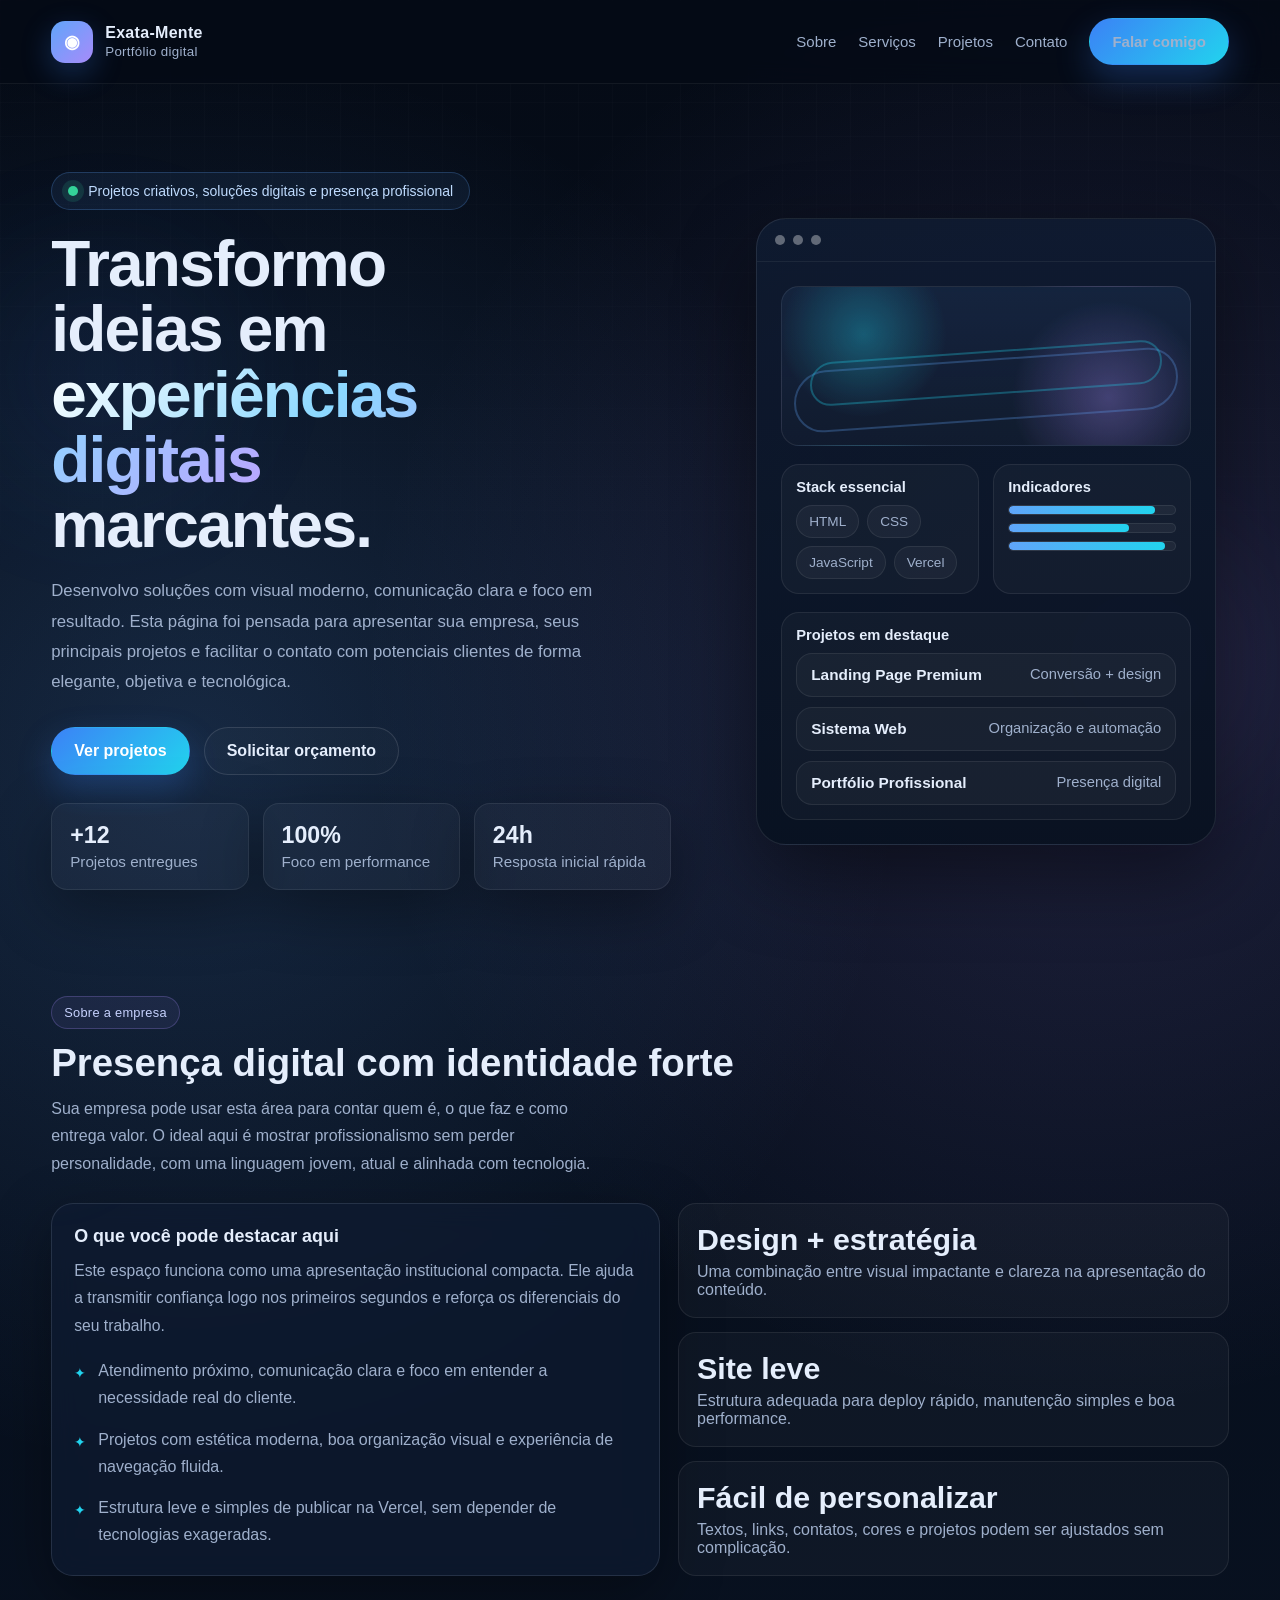
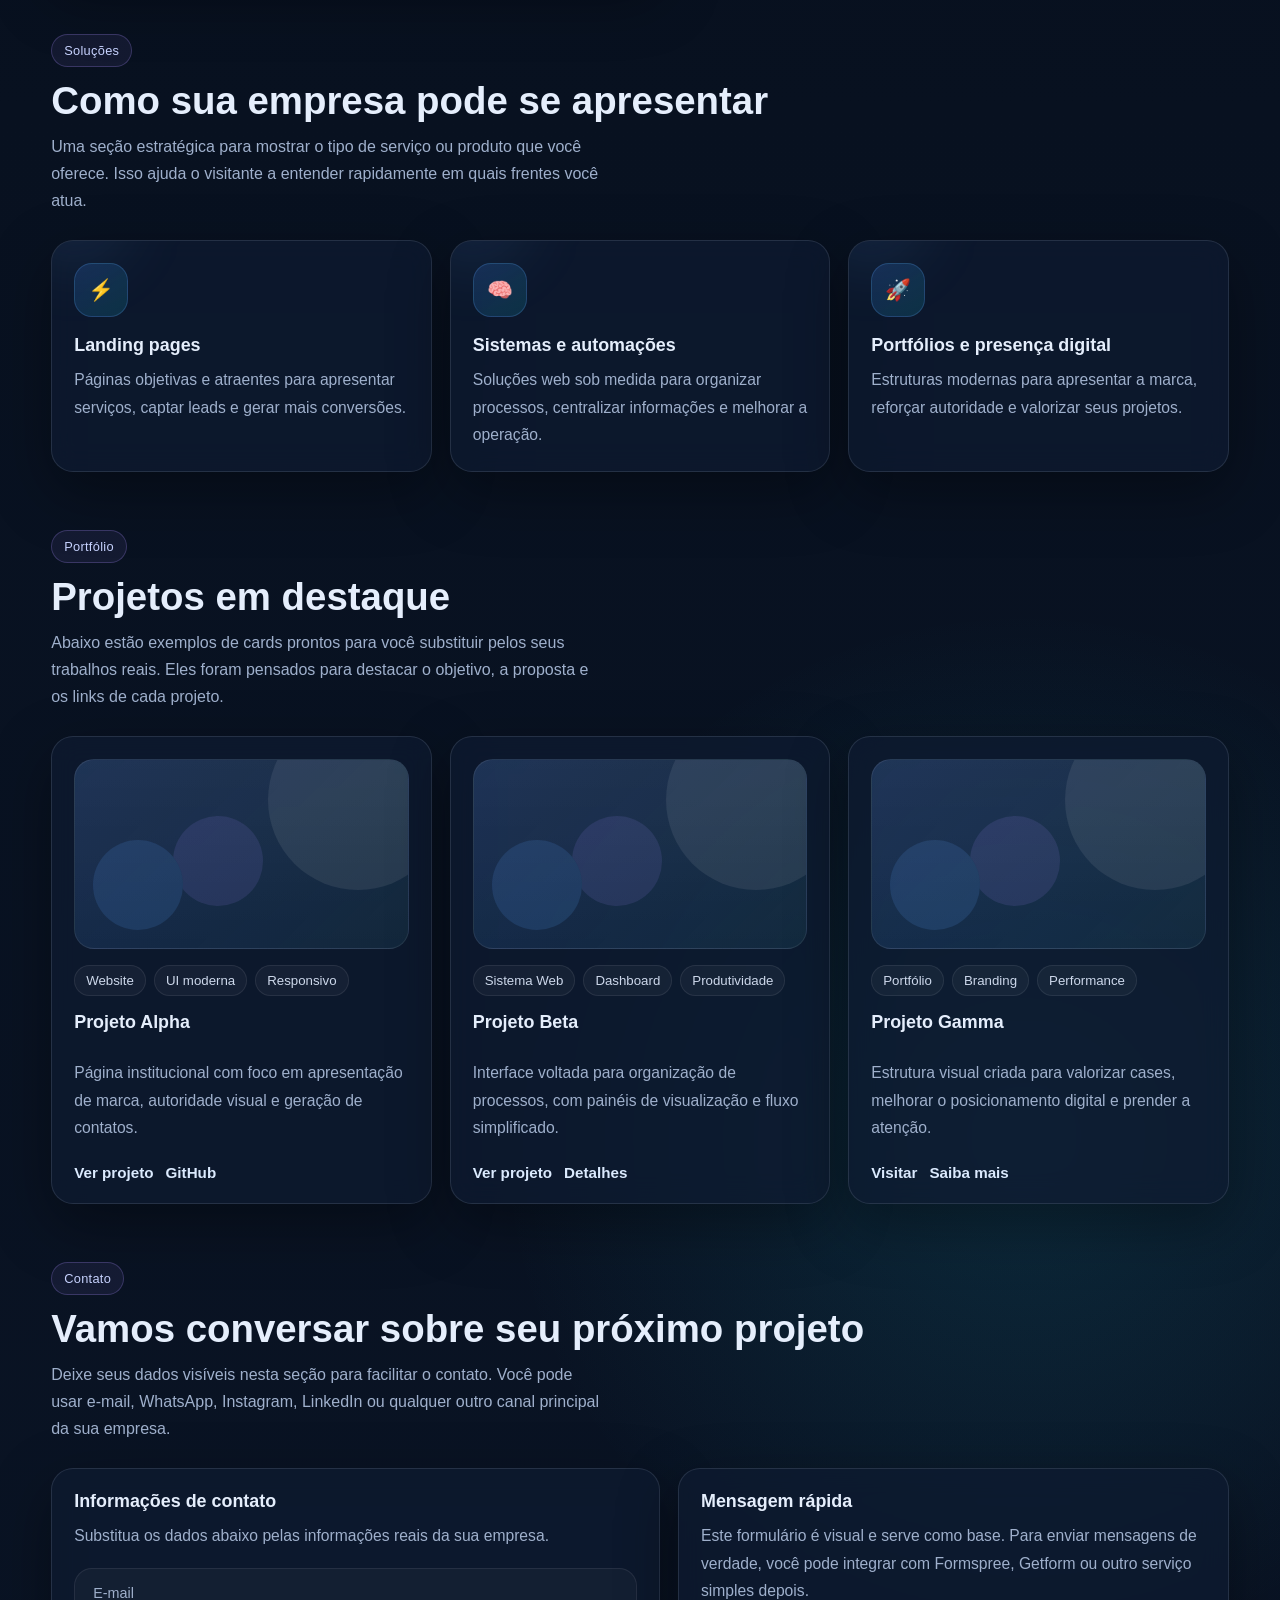
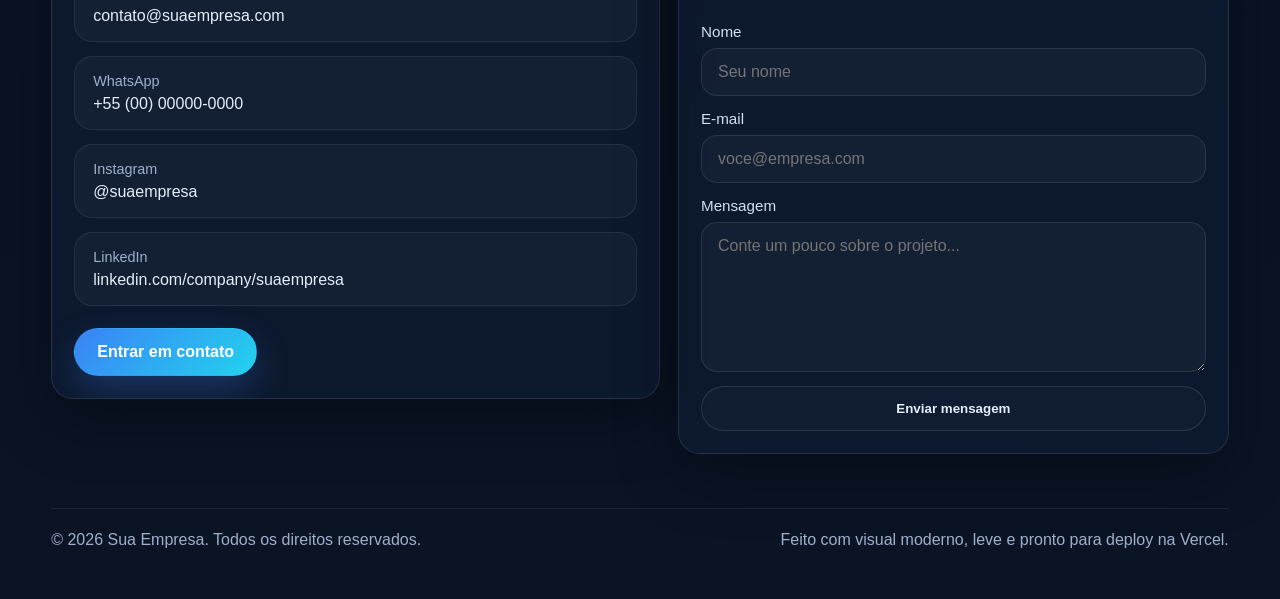
==== index.html @ a7f4895a "Corrige entrada do site para index.html" ====
<!DOCTYPE html>
<html lang="pt-BR">
<head>
  <meta charset="UTF-8" />
  <meta name="viewport" content="width=device-width, initial-scale=1.0" />
  <title>Exata-Mente | Portfólio de Projetos</title>
  <style>
    :root {
      --bg: #081120;
      --bg-soft: #0f1b31;
      --card: rgba(15, 27, 49, 0.72);
      --line: rgba(148, 163, 184, 0.18);
      --text: #e5eefc;
      --muted: #9fb0cc;
      --primary: #60a5fa;
      --primary-strong: #3b82f6;
      --secondary: #22d3ee;
      --accent: #a78bfa;
      --success: #34d399;
      --shadow: 0 20px 60px rgba(0, 0, 0, 0.35);
      --radius: 22px;
      --radius-sm: 16px;
      --max: 1180px;
    }

    * {
      margin: 0;
      padding: 0;
      box-sizing: border-box;
    }

    html {
      scroll-behavior: smooth;
    }

    body {
      font-family: Arial, Helvetica, sans-serif;
      background:
        radial-gradient(circle at 15% 20%, rgba(96, 165, 250, 0.18), transparent 22%),
        radial-gradient(circle at 85% 18%, rgba(167, 139, 250, 0.16), transparent 22%),
        radial-gradient(circle at 80% 72%, rgba(34, 211, 238, 0.12), transparent 18%),
        linear-gradient(180deg, #050b16 0%, #081120 45%, #0a1425 100%);
      color: var(--text);
      overflow-x: hidden;
    }

    body::before {
      content: "";
      position: fixed;
      inset: 0;
      background-image:
        linear-gradient(rgba(255,255,255,0.025) 1px, transparent 1px),
        linear-gradient(90deg, rgba(255,255,255,0.025) 1px, transparent 1px);
      background-size: 34px 34px;
      pointer-events: none;
      mask-image: linear-gradient(180deg, rgba(0,0,0,0.7), transparent 92%);
      z-index: 0;
    }

    a {
      color: inherit;
      text-decoration: none;
    }

    .container {
      width: min(92%, var(--max));
      margin: 0 auto;
      position: relative;
      z-index: 1;
    }

    .glow {
      position: absolute;
      border-radius: 999px;
      filter: blur(80px);
      opacity: 0.45;
      z-index: 0;
      pointer-events: none;
    }

    .glow.one {
      width: 220px;
      height: 220px;
      top: 90px;
      left: -60px;
      background: rgba(59, 130, 246, 0.22);
    }

    .glow.two {
      width: 260px;
      height: 260px;
      top: 360px;
      right: -40px;
      background: rgba(167, 139, 250, 0.18);
    }

    header {
      position: sticky;
      top: 0;
      z-index: 20;
      backdrop-filter: blur(14px);
      background: rgba(5, 11, 22, 0.7);
      border-bottom: 1px solid rgba(255,255,255,0.06);
    }

    .nav {
      display: flex;
      justify-content: space-between;
      align-items: center;
      padding: 18px 0;
      gap: 18px;
    }

    .brand {
      display: flex;
      align-items: center;
      gap: 12px;
      font-weight: bold;
      letter-spacing: 0.3px;
    }

    .brand-badge {
      width: 42px;
      height: 42px;
      border-radius: 14px;
      display: grid;
      place-items: center;
      background: linear-gradient(135deg, var(--primary), var(--accent));
      box-shadow: 0 10px 30px rgba(59, 130, 246, 0.28);
      color: white;
      font-size: 18px;
    }

    .nav-links {
      display: flex;
      gap: 22px;
      align-items: center;
      flex-wrap: wrap;
    }

    .nav-links a {
      color: var(--muted);
      font-size: 15px;
      transition: 0.25s ease;
    }

    .nav-links a:hover {
      color: var(--text);
    }

    .btn {
      display: inline-flex;
      align-items: center;
      justify-content: center;
      gap: 10px;
      padding: 14px 22px;
      border-radius: 999px;
      border: 1px solid transparent;
      font-weight: bold;
      transition: 0.25s ease;
      cursor: pointer;
    }

    .btn-primary {
      background: linear-gradient(135deg, var(--primary-strong), var(--secondary));
      color: white;
      box-shadow: 0 14px 34px rgba(59, 130, 246, 0.28);
    }

    .btn-primary:hover {
      transform: translateY(-2px);
      box-shadow: 0 18px 40px rgba(59, 130, 246, 0.34);
    }

    .btn-outline {
      border-color: rgba(255,255,255,0.12);
      background: rgba(255,255,255,0.02);
      color: var(--text);
    }

    .btn-outline:hover {
      transform: translateY(-2px);
      background: rgba(255,255,255,0.06);
    }

    .hero {
      padding: 88px 0 72px;
      position: relative;
    }

    .hero-grid {
      display: grid;
      grid-template-columns: 1.15fr 0.85fr;
      gap: 36px;
      align-items: center;
    }

    .eyebrow {
      display: inline-flex;
      align-items: center;
      gap: 10px;
      border: 1px solid rgba(96, 165, 250, 0.24);
      background: rgba(96, 165, 250, 0.08);
      color: #bfdbfe;
      padding: 10px 16px;
      border-radius: 999px;
      font-size: 14px;
      margin-bottom: 22px;
    }

    .eyebrow::before {
      content: "";
      width: 10px;
      height: 10px;
      border-radius: 50%;
      background: var(--success);
      box-shadow: 0 0 0 6px rgba(52, 211, 153, 0.14);
    }

    .hero h1 {
      font-size: clamp(2.4rem, 5vw, 4.8rem);
      line-height: 1.02;
      margin-bottom: 18px;
      letter-spacing: -1.8px;
      max-width: 12ch;
    }

    .hero h1 span {
      background: linear-gradient(135deg, #ffffff, #8bd8ff, #bba5ff);
      -webkit-background-clip: text;
      -webkit-text-fill-color: transparent;
      background-clip: text;
    }

    .hero p {
      color: var(--muted);
      font-size: 1.05rem;
      line-height: 1.8;
      max-width: 62ch;
      margin-bottom: 30px;
    }

    .hero-actions {
      display: flex;
      flex-wrap: wrap;
      gap: 14px;
      margin-bottom: 28px;
    }

    .hero-stats {
      display: grid;
      grid-template-columns: repeat(3, minmax(0, 1fr));
      gap: 14px;
      max-width: 620px;
    }

    .stat {
      background: rgba(255, 255, 255, 0.03);
      border: 1px solid rgba(255, 255, 255, 0.08);
      padding: 18px;
      border-radius: var(--radius-sm);
      box-shadow: var(--shadow);
    }

    .stat strong {
      display: block;
      font-size: 1.45rem;
      margin-bottom: 4px;
    }

    .stat span {
      color: var(--muted);
      font-size: 0.95rem;
    }

    .hero-visual {
      position: relative;
      min-height: 520px;
      display: flex;
      align-items: center;
      justify-content: center;
    }

    .visual-card {
      width: min(100%, 460px);
      border-radius: 30px;
      background: linear-gradient(180deg, rgba(15, 27, 49, 0.92), rgba(8, 17, 32, 0.92));
      border: 1px solid rgba(255,255,255,0.09);
      box-shadow: 0 30px 80px rgba(0,0,0,0.45);
      overflow: hidden;
      position: relative;
      animation: floatCard 5s ease-in-out infinite;
    }

    .visual-top {
      display: flex;
      gap: 8px;
      padding: 16px 18px;
      border-bottom: 1px solid rgba(255,255,255,0.06);
    }

    .dot {
      width: 10px;
      height: 10px;
      border-radius: 50%;
      background: rgba(255,255,255,0.35);
    }

    .visual-body {
      padding: 24px;
      display: grid;
      gap: 18px;
    }

    .mock-panel,
    .mini-card,
    .bar,
    .tag,
    .project-row {
      border: 1px solid rgba(255,255,255,0.08);
    }

    .mock-panel {
      border-radius: 20px;
      padding: 18px;
      background: rgba(255,255,255,0.03);
    }

    .signal {
      height: 160px;
      border-radius: 18px;
      background:
        radial-gradient(circle at 20% 30%, rgba(34, 211, 238, 0.32), transparent 24%),
        radial-gradient(circle at 80% 70%, rgba(167, 139, 250, 0.32), transparent 28%),
        linear-gradient(180deg, rgba(96, 165, 250, 0.08), rgba(255,255,255,0.02));
      position: relative;
      overflow: hidden;
    }

    .signal::before,
    .signal::after {
      content: "";
      position: absolute;
      inset: auto 12px 24px 12px;
      height: 58px;
      border-radius: 999px;
      border: 2px solid rgba(96, 165, 250, 0.28);
      transform: skewY(-4deg);
    }

    .signal::after {
      inset: auto 28px 50px 28px;
      height: 40px;
      border-color: rgba(34, 211, 238, 0.3);
    }

    .visual-grid {
      display: grid;
      grid-template-columns: 1fr 1fr;
      gap: 14px;
    }

    .mini-card {
      padding: 14px;
      border-radius: 18px;
      background: rgba(255,255,255,0.03);
    }

    .mini-card h4 {
      font-size: 0.92rem;
      margin-bottom: 10px;
    }

    .bars {
      display: grid;
      gap: 8px;
    }

    .bar {
      height: 10px;
      border-radius: 999px;
      background: rgba(255,255,255,0.05);
      position: relative;
      overflow: hidden;
    }

    .bar::after {
      content: "";
      position: absolute;
      inset: 0;
      width: var(--w, 60%);
      border-radius: inherit;
      background: linear-gradient(90deg, var(--primary), var(--secondary));
    }

    .tags {
      display: flex;
      gap: 8px;
      flex-wrap: wrap;
    }

    .tag {
      border-radius: 999px;
      padding: 8px 12px;
      background: rgba(255,255,255,0.04);
      color: var(--muted);
      font-size: 0.85rem;
    }

    .project-list {
      display: grid;
      gap: 10px;
    }

    .project-row {
      display: flex;
      justify-content: space-between;
      gap: 12px;
      padding: 12px 14px;
      border-radius: 16px;
      background: rgba(255,255,255,0.03);
      color: var(--muted);
      font-size: 0.92rem;
    }

    .project-row strong {
      color: var(--text);
      font-size: 0.96rem;
    }

    section {
      padding: 34px 0 24px;
      position: relative;
      z-index: 1;
    }

    .section-header {
      display: flex;
      justify-content: space-between;
      align-items: end;
      gap: 20px;
      margin-bottom: 26px;
      flex-wrap: wrap;
    }

    .section-header h2 {
      font-size: clamp(1.7rem, 3vw, 2.5rem);
      margin-bottom: 10px;
    }

    .section-header p {
      color: var(--muted);
      max-width: 62ch;
      line-height: 1.7;
    }

    .pill {
      display: inline-block;
      font-size: 0.8rem;
      color: #c7d2fe;
      border: 1px solid rgba(167,139,250,0.25);
      background: rgba(167,139,250,0.08);
      padding: 8px 12px;
      border-radius: 999px;
      margin-bottom: 12px;
      letter-spacing: 0.3px;
    }

    .services,
    .projects,
    .contact-grid,
    .about-grid {
      display: grid;
      gap: 18px;
    }

    .services {
      grid-template-columns: repeat(3, minmax(0, 1fr));
    }

    .card {
      background: var(--card);
      border: 1px solid var(--line);
      border-radius: var(--radius);
      padding: 22px;
      box-shadow: var(--shadow);
      backdrop-filter: blur(14px);
      transition: 0.3s ease;
      position: relative;
      overflow: hidden;
    }

    .card::before {
      content: "";
      position: absolute;
      inset: -40% auto auto -10%;
      width: 120px;
      height: 120px;
      border-radius: 50%;
      background: rgba(96, 165, 250, 0.09);
      filter: blur(30px);
      pointer-events: none;
    }

    .card:hover {
      transform: translateY(-6px);
      border-color: rgba(96, 165, 250, 0.3);
    }

    .icon {
      width: 54px;
      height: 54px;
      border-radius: 18px;
      display: grid;
      place-items: center;
      margin-bottom: 18px;
      background: linear-gradient(135deg, rgba(59,130,246,0.18), rgba(34,211,238,0.14));
      border: 1px solid rgba(96, 165, 250, 0.22);
      font-size: 1.3rem;
    }

    .card h3 {
      font-size: 1.12rem;
      margin-bottom: 10px;
    }

    .card p {
      color: var(--muted);
      line-height: 1.75;
      font-size: 0.98rem;
    }

    .about-grid {
      grid-template-columns: 1.05fr 0.95fr;
      align-items: stretch;
    }

    .about-card ul {
      list-style: none;
      display: grid;
      gap: 14px;
      margin-top: 18px;
    }

    .about-card li {
      display: flex;
      gap: 12px;
      align-items: start;
      color: var(--muted);
      line-height: 1.7;
    }

    .about-card li::before {
      content: "✦";
      color: var(--secondary);
      font-size: 0.9rem;
      margin-top: 4px;
    }

    .about-panel {
      display: grid;
      gap: 14px;
    }

    .metric-box {
      padding: 18px;
      border-radius: 18px;
      background: rgba(255,255,255,0.03);
      border: 1px solid rgba(255,255,255,0.08);
    }

    .metric-box strong {
      display: block;
      font-size: 1.9rem;
      margin-bottom: 6px;
    }

    .metric-box span {
      color: var(--muted);
    }

    .projects {
      grid-template-columns: repeat(3, minmax(0, 1fr));
    }

    .project-card {
      display: flex;
      flex-direction: column;
      gap: 16px;
    }

    .project-thumb {
      height: 190px;
      border-radius: 20px;
      border: 1px solid rgba(255,255,255,0.08);
      background:
        linear-gradient(135deg, rgba(59,130,246,0.16), rgba(34,211,238,0.06)),
        linear-gradient(180deg, rgba(255,255,255,0.06), rgba(255,255,255,0.02));
      position: relative;
      overflow: hidden;
    }

    .project-thumb::before,
    .project-thumb::after {
      content: "";
      position: absolute;
      border-radius: 999px;
      background: rgba(255,255,255,0.08);
    }

    .project-thumb::before {
      width: 180px;
      height: 180px;
      right: -40px;
      top: -50px;
    }

    .project-thumb::after {
      width: 90px;
      height: 90px;
      left: 18px;
      bottom: 18px;
      background: rgba(96, 165, 250, 0.14);
      box-shadow: 80px -24px 0 0 rgba(167, 139, 250, 0.12);
    }

    .project-meta {
      display: flex;
      gap: 8px;
      flex-wrap: wrap;
    }

    .project-meta span {
      border-radius: 999px;
      background: rgba(255,255,255,0.04);
      border: 1px solid rgba(255,255,255,0.08);
      color: #cdd8eb;
      padding: 7px 11px;
      font-size: 0.83rem;
    }

    .project-card p {
      margin-bottom: 2px;
    }

    .project-links {
      display: flex;
      flex-wrap: wrap;
      gap: 12px;
      margin-top: auto;
      padding-top: 4px;
    }

    .project-links a {
      color: #dbeafe;
      font-weight: bold;
      font-size: 0.95rem;
    }

    .project-links a:hover {
      color: white;
    }

    .contact-grid {
      grid-template-columns: 1.05fr 0.95fr;
      align-items: start;
    }

    .contact-list {
      display: grid;
      gap: 14px;
      margin-top: 18px;
    }

    .contact-item {
      padding: 16px 18px;
      border-radius: 18px;
      border: 1px solid rgba(255,255,255,0.08);
      background: rgba(255,255,255,0.03);
    }

    .contact-item span {
      display: block;
      color: var(--muted);
      font-size: 0.9rem;
      margin-bottom: 6px;
    }

    .contact-item strong,
    .contact-item a {
      font-size: 1rem;
    }

    .contact-card .btn {
      margin-top: 22px;
    }

    .contact-form {
      display: grid;
      gap: 14px;
    }

    .field {
      display: grid;
      gap: 8px;
    }

    .field label {
      color: #d3e0f5;
      font-size: 0.95rem;
    }

    .field input,
    .field textarea {
      width: 100%;
      padding: 14px 16px;
      border-radius: 16px;
      border: 1px solid rgba(255,255,255,0.1);
      background: rgba(255,255,255,0.03);
      color: white;
      outline: none;
      font: inherit;
      transition: 0.2s ease;
    }

    .field input:focus,
    .field textarea:focus {
      border-color: rgba(96, 165, 250, 0.45);
      box-shadow: 0 0 0 4px rgba(59, 130, 246, 0.12);
    }

    .field textarea {
      min-height: 150px;
      resize: vertical;
    }

    footer {
      padding: 30px 0 50px;
      color: var(--muted);
    }

    .footer-bar {
      border-top: 1px solid rgba(255,255,255,0.08);
      padding-top: 22px;
      display: flex;
      justify-content: space-between;
      gap: 14px;
      flex-wrap: wrap;
    }

    .fade-up {
      opacity: 0;
      transform: translateY(24px);
      transition: 0.7s ease;
    }

    .fade-up.show {
      opacity: 1;
      transform: translateY(0);
    }

    @keyframes floatCard {
      0%, 100% { transform: translateY(0px); }
      50% { transform: translateY(-10px); }
    }

    @media (max-width: 980px) {
      .hero-grid,
      .about-grid,
      .contact-grid,
      .services,
      .projects {
        grid-template-columns: 1fr;
      }

      .hero {
        padding-top: 66px;
      }

      .hero-visual {
        min-height: auto;
      }

      .hero h1 {
        max-width: 100%;
      }
    }

    @media (max-width: 700px) {
      .nav {
        align-items: flex-start;
        flex-direction: column;
      }

      .nav-links {
        gap: 14px;
      }

      .hero-stats {
        grid-template-columns: 1fr;
      }

      .section-header {
        align-items: start;
      }

      .visual-grid {
        grid-template-columns: 1fr;
      }
    }
  </style>
</head>
<body>
  <header>
    <div class="container nav">
      <a href="#inicio" class="brand">
        <div class="brand-badge">◉</div>
        <div>
          <div>Exata-Mente </div>
          <small style="color: var(--muted); font-weight: normal;">Portfólio digital</small>
        </div>
      </a>

      <nav class="nav-links">
        <a href="#sobre">Sobre</a>
        <a href="#servicos">Serviços</a>
        <a href="#projetos">Projetos</a>
        <a href="#contato">Contato</a>
        <a href="#contato" class="btn btn-primary">Falar comigo</a>
      </nav>
    </div>
  </header>

  <main>
    <section class="hero" id="inicio">
      <div class="container">
        <div class="glow one"></div>
        <div class="glow two"></div>

        <div class="hero-grid">
          <div class="fade-up">
            <div class="eyebrow">Projetos criativos, soluções digitais e presença profissional</div>
            <h1>Transformo ideias em <span>experiências digitais</span> marcantes.</h1>
            <p>
              Desenvolvo soluções com visual moderno, comunicação clara e foco em resultado.
              Esta página foi pensada para apresentar sua empresa, seus principais projetos e facilitar
              o contato com potenciais clientes de forma elegante, objetiva e tecnológica.
            </p>

            <div class="hero-actions">
              <a href="#projetos" class="btn btn-primary">Ver projetos</a>
              <a href="#contato" class="btn btn-outline">Solicitar orçamento</a>
            </div>

            <div class="hero-stats">
              <div class="stat">
                <strong>+12</strong>
                <span>Projetos entregues</span>
              </div>
              <div class="stat">
                <strong>100%</strong>
                <span>Foco em performance</span>
              </div>
              <div class="stat">
                <strong>24h</strong>
                <span>Resposta inicial rápida</span>
              </div>
            </div>
          </div>

          <div class="hero-visual fade-up">
            <div class="visual-card">
              <div class="visual-top">
                <div class="dot"></div>
                <div class="dot"></div>
                <div class="dot"></div>
              </div>
              <div class="visual-body">
                <div class="mock-panel signal"></div>

                <div class="visual-grid">
                  <div class="mini-card">
                    <h4>Stack essencial</h4>
                    <div class="tags">
                      <span class="tag">HTML</span>
                      <span class="tag">CSS</span>
                      <span class="tag">JavaScript</span>
                      <span class="tag">Vercel</span>
                    </div>
                  </div>

                  <div class="mini-card">
                    <h4>Indicadores</h4>
                    <div class="bars">
                      <div class="bar" style="--w: 88%"></div>
                      <div class="bar" style="--w: 72%"></div>
                      <div class="bar" style="--w: 94%"></div>
                    </div>
                  </div>
                </div>

                <div class="mini-card">
                  <h4>Projetos em destaque</h4>
                  <div class="project-list">
                    <div class="project-row"><strong>Landing Page Premium</strong><span>Conversão + design</span></div>
                    <div class="project-row"><strong>Sistema Web</strong><span>Organização e automação</span></div>
                    <div class="project-row"><strong>Portfólio Profissional</strong><span>Presença digital</span></div>
                  </div>
                </div>
              </div>
            </div>
          </div>
        </div>
      </div>
    </section>

    <section id="sobre">
      <div class="container">
        <div class="section-header fade-up">
          <div>
            <div class="pill">Sobre a empresa</div>
            <h2>Presença digital com identidade forte</h2>
            <p>
              Sua empresa pode usar esta área para contar quem é, o que faz e como entrega valor.
              O ideal aqui é mostrar profissionalismo sem perder personalidade, com uma linguagem jovem,
              atual e alinhada com tecnologia.
            </p>
          </div>
        </div>

        <div class="about-grid">
          <div class="card about-card fade-up">
            <h3>O que você pode destacar aqui</h3>
            <p>
              Este espaço funciona como uma apresentação institucional compacta. Ele ajuda a transmitir
              confiança logo nos primeiros segundos e reforça os diferenciais do seu trabalho.
            </p>
            <ul>
              <li>Atendimento próximo, comunicação clara e foco em entender a necessidade real do cliente.</li>
              <li>Projetos com estética moderna, boa organização visual e experiência de navegação fluida.</li>
              <li>Estrutura leve e simples de publicar na Vercel, sem depender de tecnologias exageradas.</li>
            </ul>
          </div>

          <div class="about-panel fade-up">
            <div class="metric-box">
              <strong>Design + estratégia</strong>
              <span>Uma combinação entre visual impactante e clareza na apresentação do conteúdo.</span>
            </div>
            <div class="metric-box">
              <strong>Site leve</strong>
              <span>Estrutura adequada para deploy rápido, manutenção simples e boa performance.</span>
            </div>
            <div class="metric-box">
              <strong>Fácil de personalizar</strong>
              <span>Textos, links, contatos, cores e projetos podem ser ajustados sem complicação.</span>
            </div>
          </div>
        </div>
      </div>
    </section>

    <section id="servicos">
      <div class="container">
        <div class="section-header fade-up">
          <div>
            <div class="pill">Soluções</div>
            <h2>Como sua empresa pode se apresentar</h2>
            <p>
              Uma seção estratégica para mostrar o tipo de serviço ou produto que você oferece.
              Isso ajuda o visitante a entender rapidamente em quais frentes você atua.
            </p>
          </div>
        </div>

        <div class="services">
          <article class="card fade-up">
            <div class="icon">⚡</div>
            <h3>Landing pages</h3>
            <p>
              Páginas objetivas e atraentes para apresentar serviços, captar leads e gerar mais conversões.
            </p>
          </article>

          <article class="card fade-up">
            <div class="icon">🧠</div>
            <h3>Sistemas e automações</h3>
            <p>
              Soluções web sob medida para organizar processos, centralizar informações e melhorar a operação.
            </p>
          </article>

          <article class="card fade-up">
            <div class="icon">🚀</div>
            <h3>Portfólios e presença digital</h3>
            <p>
              Estruturas modernas para apresentar a marca, reforçar autoridade e valorizar seus projetos.
            </p>
          </article>
        </div>
      </div>
    </section>

    <section id="projetos">
      <div class="container">
        <div class="section-header fade-up">
          <div>
            <div class="pill">Portfólio</div>
            <h2>Projetos em destaque</h2>
            <p>
              Abaixo estão exemplos de cards prontos para você substituir pelos seus trabalhos reais.
              Eles foram pensados para destacar o objetivo, a proposta e os links de cada projeto.
            </p>
          </div>
        </div>

        <div class="projects">
          <article class="card project-card fade-up">
            <div class="project-thumb"></div>
            <div class="project-meta">
              <span>Website</span>
              <span>UI moderna</span>
              <span>Responsivo</span>
            </div>
            <h3>Projeto Alpha</h3>
            <p>
              Página institucional com foco em apresentação de marca, autoridade visual e geração de contatos.
            </p>
            <div class="project-links">
              <a href="#">Ver projeto</a>
              <a href="#">GitHub</a>
            </div>
          </article>

          <article class="card project-card fade-up">
            <div class="project-thumb"></div>
            <div class="project-meta">
              <span>Sistema Web</span>
              <span>Dashboard</span>
              <span>Produtividade</span>
            </div>
            <h3>Projeto Beta</h3>
            <p>
              Interface voltada para organização de processos, com painéis de visualização e fluxo simplificado.
            </p>
            <div class="project-links">
              <a href="#">Ver projeto</a>
              <a href="#">Detalhes</a>
            </div>
          </article>

          <article class="card project-card fade-up">
            <div class="project-thumb"></div>
            <div class="project-meta">
              <span>Portfólio</span>
              <span>Branding</span>
              <span>Performance</span>
            </div>
            <h3>Projeto Gamma</h3>
            <p>
              Estrutura visual criada para valorizar cases, melhorar o posicionamento digital e prender a atenção.
            </p>
            <div class="project-links">
              <a href="#">Visitar</a>
              <a href="#">Saiba mais</a>
            </div>
          </article>
        </div>
      </div>
    </section>

    <section id="contato">
      <div class="container">
        <div class="section-header fade-up">
          <div>
            <div class="pill">Contato</div>
            <h2>Vamos conversar sobre seu próximo projeto</h2>
            <p>
              Deixe seus dados visíveis nesta seção para facilitar o contato. Você pode usar e-mail, WhatsApp,
              Instagram, LinkedIn ou qualquer outro canal principal da sua empresa.
            </p>
          </div>
        </div>

        <div class="contact-grid">
          <div class="card contact-card fade-up">
            <h3>Informações de contato</h3>
            <p>
              Substitua os dados abaixo pelas informações reais da sua empresa.
            </p>

            <div class="contact-list">
              <div class="contact-item">
                <span>E-mail</span>
                <a href="mailto:contato@suaempresa.com">contato@suaempresa.com</a>
              </div>

              <div class="contact-item">
                <span>WhatsApp</span>
                <a href="https://wa.me/5500000000000" target="_blank" rel="noopener noreferrer">+55 (00) 00000-0000</a>
              </div>

              <div class="contact-item">
                <span>Instagram</span>
                <a href="#" target="_blank" rel="noopener noreferrer">@suaempresa</a>
              </div>

              <div class="contact-item">
                <span>LinkedIn</span>
                <a href="#" target="_blank" rel="noopener noreferrer">linkedin.com/company/suaempresa</a>
              </div>
            </div>

            <a href="mailto:contato@suaempresa.com" class="btn btn-primary">Entrar em contato</a>
          </div>

          <div class="card fade-up">
            <h3>Mensagem rápida</h3>
            <p style="margin-bottom: 18px;">
              Este formulário é visual e serve como base. Para enviar mensagens de verdade, você pode integrar com
              Formspree, Getform ou outro serviço simples depois.
            </p>

            <form class="contact-form" onsubmit="event.preventDefault(); alert('Formulário de demonstração. Você pode integrar esse envio depois.');">
              <div class="field">
                <label for="nome">Nome</label>
                <input id="nome" type="text" placeholder="Seu nome" />
              </div>

              <div class="field">
                <label for="email">E-mail</label>
                <input id="email" type="email" placeholder="voce@empresa.com" />
              </div>

              <div class="field">
                <label for="mensagem">Mensagem</label>
                <textarea id="mensagem" placeholder="Conte um pouco sobre o projeto..."></textarea>
              </div>

              <button class="btn btn-outline" type="submit">Enviar mensagem</button>
            </form>
          </div>
        </div>
      </div>
    </section>
  </main>

  <footer>
    <div class="container footer-bar">
      <span>© 2026 Sua Empresa. Todos os direitos reservados.</span>
      <span>Feito com visual moderno, leve e pronto para deploy na Vercel.</span>
    </div>
  </footer>

  <script>
    const observer = new IntersectionObserver((entries) => {
      entries.forEach((entry) => {
        if (entry.isIntersecting) {
          entry.target.classList.add('show');
        }
      });
    }, { threshold: 0.14 });

    document.querySelectorAll('.fade-up').forEach((el) => observer.observe(el));
  </script>
</body>
</html>
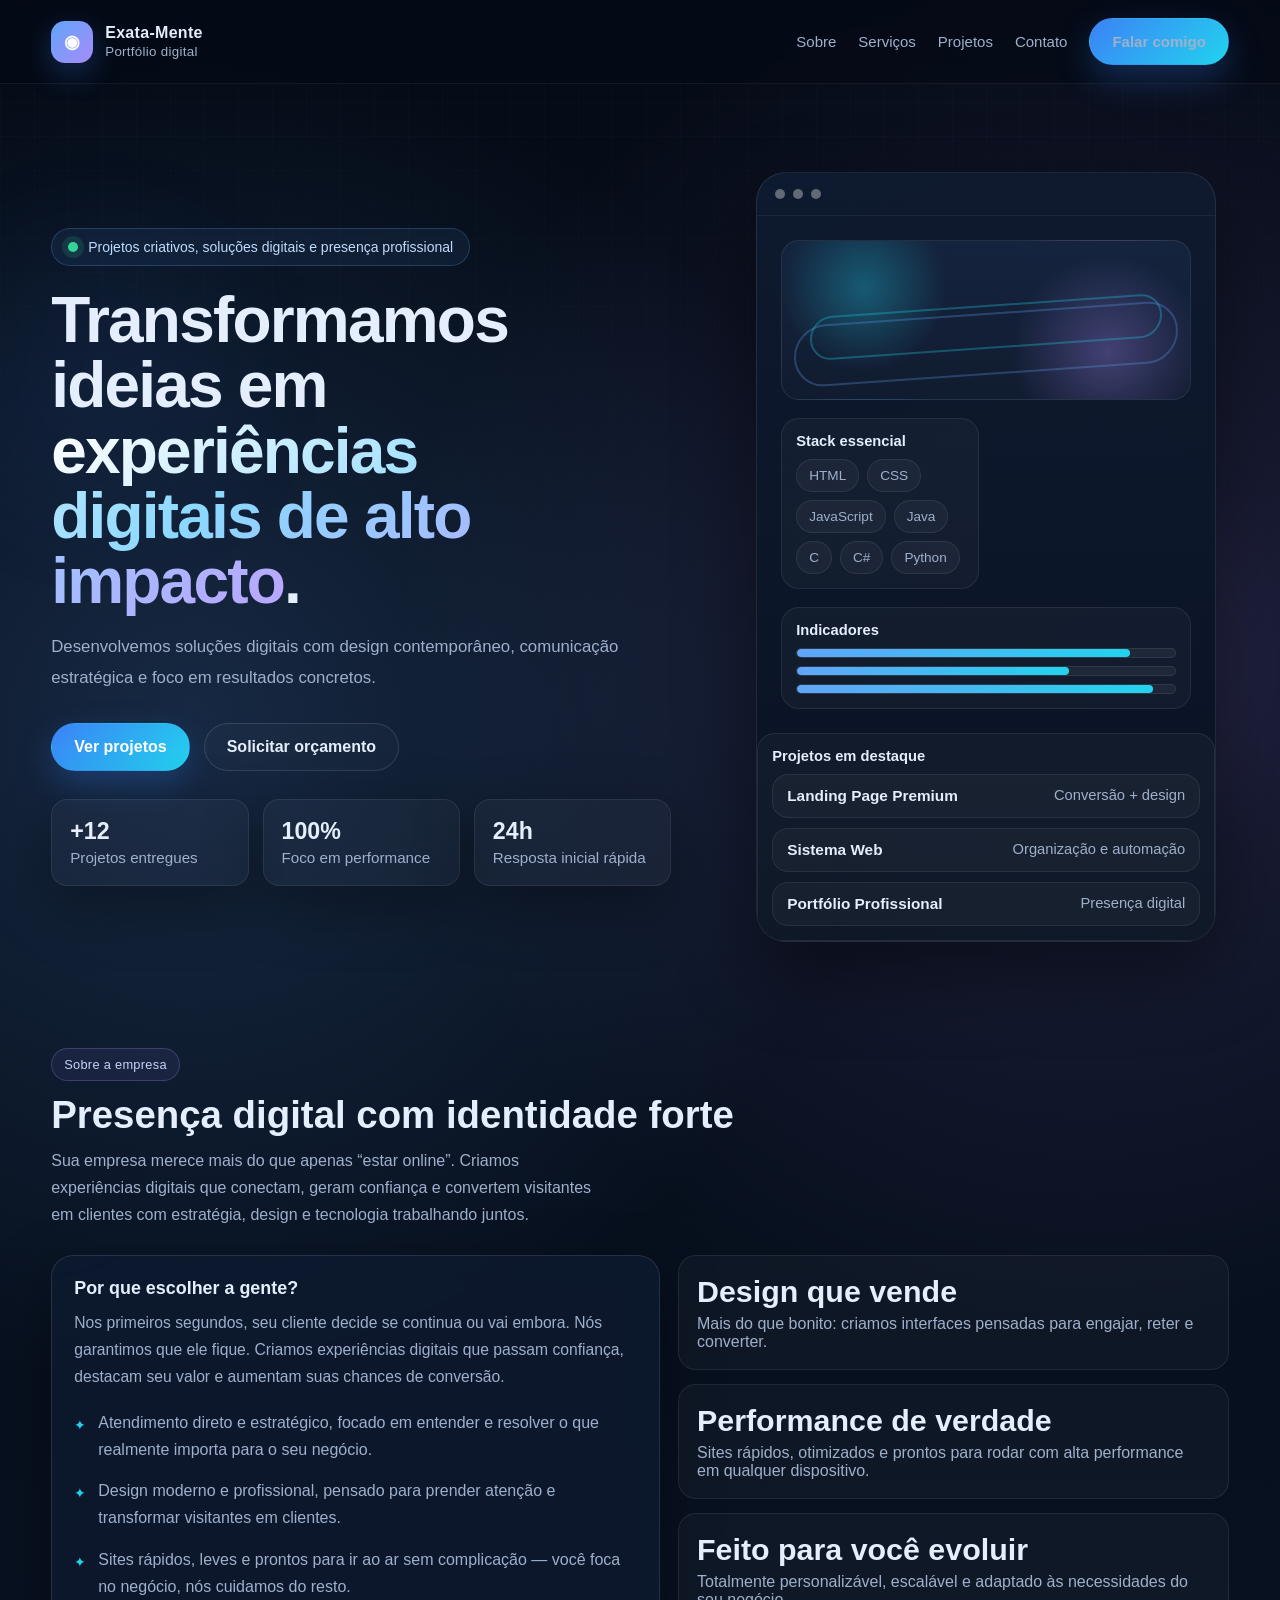
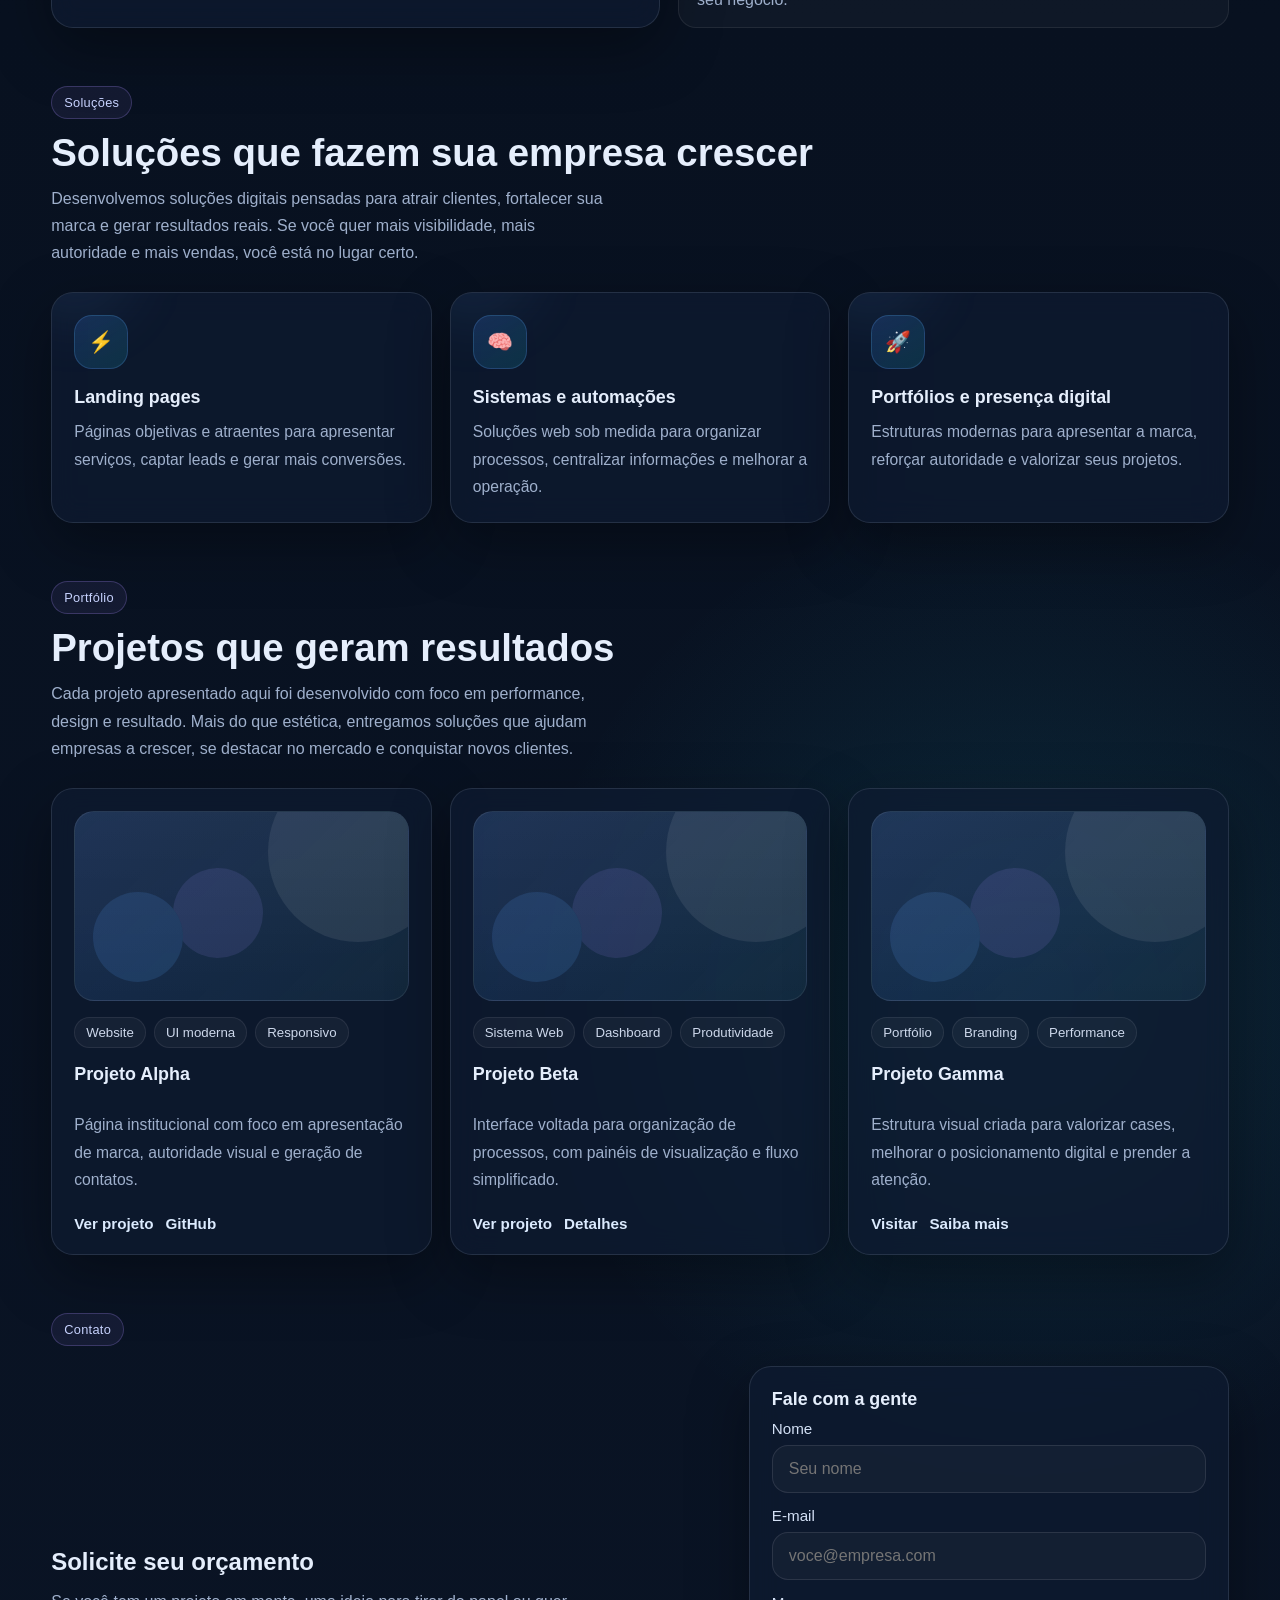
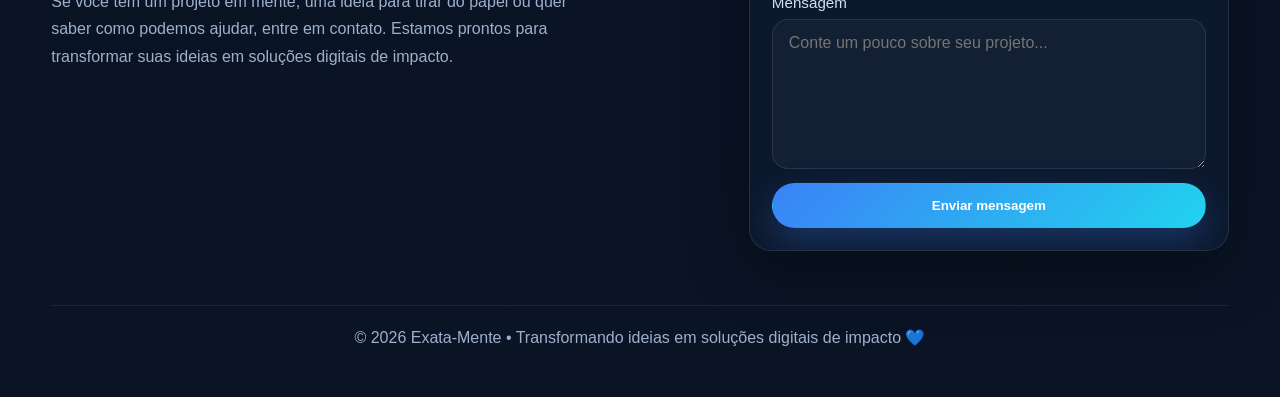
==== commit 5d88112b: "Adiciona melhorias" ====
--- a/index.html
+++ b/index.html
@@ -700,6 +700,61 @@
       gap: 14px;
     }
 
+    .contact-wrapper {
+      display: grid;
+      grid-template-columns: 1fr 1fr;
+      gap: 60px;
+      align-items: center; 
+    }
+
+    .contact-text {
+      max-width: 520px;
+    }
+    
+    .contact-text h2 {
+      margin-bottom: 12px;
+    }
+
+    .contact-text p {
+      color: var(--muted);
+      line-height: 1.7;
+    }
+
+    .contact-form-box {
+      max-width: 480px;
+      width: 100%;
+      justify-self: end;
+    }
+
+
+    .contact-form-box {
+      max-width: 480px;
+      width: 100%;
+      justify-self: end;
+    }
+
+    @media (max-width: 900px) {
+      .contact-wrapper {
+        grid-template-columns: 1fr;
+        gap: 30px;
+      }
+
+      .contact-form-box {
+        justify-self: center;
+      }
+
+      .contact-text {
+        text-align: center;
+        margin: 0 auto;
+      }
+
+      .pill {
+        text-align: center;
+        display: block;
+      }
+    }
+
+
     .field {
       display: grid;
       gap: 8px;
@@ -742,10 +797,15 @@
     .footer-bar {
       border-top: 1px solid rgba(255,255,255,0.08);
       padding-top: 22px;
-      display: flex;
-      justify-content: space-between;
-      gap: 14px;
-      flex-wrap: wrap;
+      text-align: center;
+      display: flex;
+      justify-content: center;
+      align-items: center;
+    }
+
+    .footer-bar span {
+      display: block;
+      width: 100%;
     }
 
     .fade-up {
@@ -840,12 +900,10 @@
         <div class="hero-grid">
           <div class="fade-up">
             <div class="eyebrow">Projetos criativos, soluções digitais e presença profissional</div>
-            <h1>Transformo ideias em <span>experiências digitais</span> marcantes.</h1>
-            <p>
-              Desenvolvo soluções com visual moderno, comunicação clara e foco em resultado.
-              Esta página foi pensada para apresentar sua empresa, seus principais projetos e facilitar
-              o contato com potenciais clientes de forma elegante, objetiva e tecnológica.
-            </p>
+            <h1>Transformamos ideias em <span>experiências digitais de alto impacto</span>.</h1>
+              <p>
+                Desenvolvemos soluções digitais com design contemporâneo, comunicação estratégica e foco em resultados concretos.                
+              </p>
 
             <div class="hero-actions">
               <a href="#projetos" class="btn btn-primary">Ver projetos</a>
@@ -885,9 +943,13 @@
                       <span class="tag">HTML</span>
                       <span class="tag">CSS</span>
                       <span class="tag">JavaScript</span>
-                      <span class="tag">Vercel</span>
+                      <span class="tag">Java</span>
+                      <span class="tag">C</span>
+                      <span class="tag">C#</span>
+                      <span class="tag">Python</span>
                     </div>
                   </div>
+                </div>
 
                   <div class="mini-card">
                     <h4>Indicadores</h4>
@@ -921,39 +983,39 @@
             <div class="pill">Sobre a empresa</div>
             <h2>Presença digital com identidade forte</h2>
             <p>
-              Sua empresa pode usar esta área para contar quem é, o que faz e como entrega valor.
-              O ideal aqui é mostrar profissionalismo sem perder personalidade, com uma linguagem jovem,
-              atual e alinhada com tecnologia.
+              Sua empresa merece mais do que apenas “estar online”. Criamos experiências digitais que conectam, 
+              geram confiança e convertem visitantes em clientes com estratégia, design e tecnologia trabalhando juntos.
             </p>
           </div>
         </div>
 
         <div class="about-grid">
           <div class="card about-card fade-up">
-            <h3>O que você pode destacar aqui</h3>
+            <h3>Por que escolher a gente?</h3>
             <p>
-              Este espaço funciona como uma apresentação institucional compacta. Ele ajuda a transmitir
-              confiança logo nos primeiros segundos e reforça os diferenciais do seu trabalho.
+              Nos primeiros segundos, seu cliente decide se continua ou vai embora. 
+              Nós garantimos que ele fique. Criamos experiências digitais que passam 
+              confiança, destacam seu valor e aumentam suas chances de conversão.
             </p>
             <ul>
-              <li>Atendimento próximo, comunicação clara e foco em entender a necessidade real do cliente.</li>
-              <li>Projetos com estética moderna, boa organização visual e experiência de navegação fluida.</li>
-              <li>Estrutura leve e simples de publicar na Vercel, sem depender de tecnologias exageradas.</li>
+              <li>Atendimento direto e estratégico, focado em entender e resolver o que realmente importa para o seu negócio.</li>
+              <li>Design moderno e profissional, pensado para prender atenção e transformar visitantes em clientes.</li>
+              <li>Sites rápidos, leves e prontos para ir ao ar sem complicação — você foca no negócio, nós cuidamos do resto.</li>
             </ul>
           </div>
 
           <div class="about-panel fade-up">
             <div class="metric-box">
-              <strong>Design + estratégia</strong>
-              <span>Uma combinação entre visual impactante e clareza na apresentação do conteúdo.</span>
+              <strong>Design que vende</strong>
+              <span>Mais do que bonito: criamos interfaces pensadas para engajar, reter e converter.</span>
             </div>
             <div class="metric-box">
-              <strong>Site leve</strong>
-              <span>Estrutura adequada para deploy rápido, manutenção simples e boa performance.</span>
+              <strong>Performance de verdade</strong>
+              <span>Sites rápidos, otimizados e prontos para rodar com alta performance em qualquer dispositivo.</span>
             </div>
             <div class="metric-box">
-              <strong>Fácil de personalizar</strong>
-              <span>Textos, links, contatos, cores e projetos podem ser ajustados sem complicação.</span>
+              <strong>Feito para você evoluir</strong>
+              <span>Totalmente personalizável, escalável e adaptado às necessidades do seu negócio.</span>
             </div>
           </div>
         </div>
@@ -965,10 +1027,11 @@
         <div class="section-header fade-up">
           <div>
             <div class="pill">Soluções</div>
-            <h2>Como sua empresa pode se apresentar</h2>
+            <h2>Soluções que fazem sua empresa crescer</h2>
             <p>
-              Uma seção estratégica para mostrar o tipo de serviço ou produto que você oferece.
-              Isso ajuda o visitante a entender rapidamente em quais frentes você atua.
+              Desenvolvemos soluções digitais pensadas para atrair clientes, fortalecer sua marca 
+              e gerar resultados reais. Se você quer mais visibilidade, mais autoridade e mais vendas, 
+              você está no lugar certo.
             </p>
           </div>
         </div>
@@ -1006,10 +1069,11 @@
         <div class="section-header fade-up">
           <div>
             <div class="pill">Portfólio</div>
-            <h2>Projetos em destaque</h2>
+            <h2>Projetos que geram resultados</h2>
             <p>
-              Abaixo estão exemplos de cards prontos para você substituir pelos seus trabalhos reais.
-              Eles foram pensados para destacar o objetivo, a proposta e os links de cada projeto.
+              Cada projeto apresentado aqui foi desenvolvido com foco em performance, design e resultado.
+              Mais do que estética, entregamos soluções que ajudam empresas a crescer, se destacar no mercado
+              e conquistar novos clientes.
             </p>
           </div>
         </div>
@@ -1071,84 +1135,59 @@
 
     <section id="contato">
       <div class="container">
-        <div class="section-header fade-up">
-          <div>
-            <div class="pill">Contato</div>
-            <h2>Vamos conversar sobre seu próximo projeto</h2>
+
+        <!-- PILL NO TOPO -->
+        <div class="pill" style="margin-bottom: 20px;">Contato</div>
+
+        <div class="contact-wrapper fade-up">
+
+          <!-- TEXTO -->
+          <div class="contact-text">
+            <h2>Solicite seu orçamento</h2>
             <p>
-              Deixe seus dados visíveis nesta seção para facilitar o contato. Você pode usar e-mail, WhatsApp,
-              Instagram, LinkedIn ou qualquer outro canal principal da sua empresa.
+              Se você tem um projeto em mente, uma ideia para tirar do papel ou quer 
+              saber como podemos ajudar, entre em contato. Estamos prontos para transformar 
+              suas ideias em soluções digitais de impacto.
             </p>
           </div>
-        </div>
-
-        <div class="contact-grid">
-          <div class="card contact-card fade-up">
-            <h3>Informações de contato</h3>
-            <p>
-              Substitua os dados abaixo pelas informações reais da sua empresa.
-            </p>
-
-            <div class="contact-list">
-              <div class="contact-item">
-                <span>E-mail</span>
-                <a href="mailto:contato@suaempresa.com">contato@suaempresa.com</a>
+
+          <!-- FORMULÁRIO -->
+          <div class="card contact-form-box">
+            <h3>Fale com a gente</h3>
+
+            <form class="contact-form" action="https://formspree.io/f/xzdkdjkn" method="POST">
+
+              <div class="field">
+                <label>Nome</label>
+                <input type="text" name="nome" placeholder="Seu nome" required />
               </div>
 
-              <div class="contact-item">
-                <span>WhatsApp</span>
-                <a href="https://wa.me/5500000000000" target="_blank" rel="noopener noreferrer">+55 (00) 00000-0000</a>
+              <div class="field">
+                <label>E-mail</label>
+                <input type="email" name="email" placeholder="voce@empresa.com" required />
               </div>
 
-              <div class="contact-item">
-                <span>Instagram</span>
-                <a href="#" target="_blank" rel="noopener noreferrer">@suaempresa</a>
+              <div class="field">
+                <label>Mensagem</label>
+                <textarea name="mensagem" placeholder="Conte um pouco sobre seu projeto..." required></textarea>
               </div>
 
-              <div class="contact-item">
-                <span>LinkedIn</span>
-                <a href="#" target="_blank" rel="noopener noreferrer">linkedin.com/company/suaempresa</a>
-              </div>
-            </div>
-
-            <a href="mailto:contato@suaempresa.com" class="btn btn-primary">Entrar em contato</a>
-          </div>
-
-          <div class="card fade-up">
-            <h3>Mensagem rápida</h3>
-            <p style="margin-bottom: 18px;">
-              Este formulário é visual e serve como base. Para enviar mensagens de verdade, você pode integrar com
-              Formspree, Getform ou outro serviço simples depois.
-            </p>
-
-            <form class="contact-form" onsubmit="event.preventDefault(); alert('Formulário de demonstração. Você pode integrar esse envio depois.');">
-              <div class="field">
-                <label for="nome">Nome</label>
-                <input id="nome" type="text" placeholder="Seu nome" />
-              </div>
-
-              <div class="field">
-                <label for="email">E-mail</label>
-                <input id="email" type="email" placeholder="voce@empresa.com" />
-              </div>
-
-              <div class="field">
-                <label for="mensagem">Mensagem</label>
-                <textarea id="mensagem" placeholder="Conte um pouco sobre o projeto..."></textarea>
-              </div>
-
-              <button class="btn btn-outline" type="submit">Enviar mensagem</button>
+              <button class="btn btn-primary" type="submit">
+                Enviar mensagem
+              </button>
+
             </form>
           </div>
+
         </div>
+
       </div>
     </section>
   </main>
 
   <footer>
     <div class="container footer-bar">
-      <span>© 2026 Sua Empresa. Todos os direitos reservados.</span>
-      <span>Feito com visual moderno, leve e pronto para deploy na Vercel.</span>
+      <span>© 2026 Exata-Mente • Transformando ideias em soluções digitais de impacto 💙</span>
     </div>
   </footer>
 
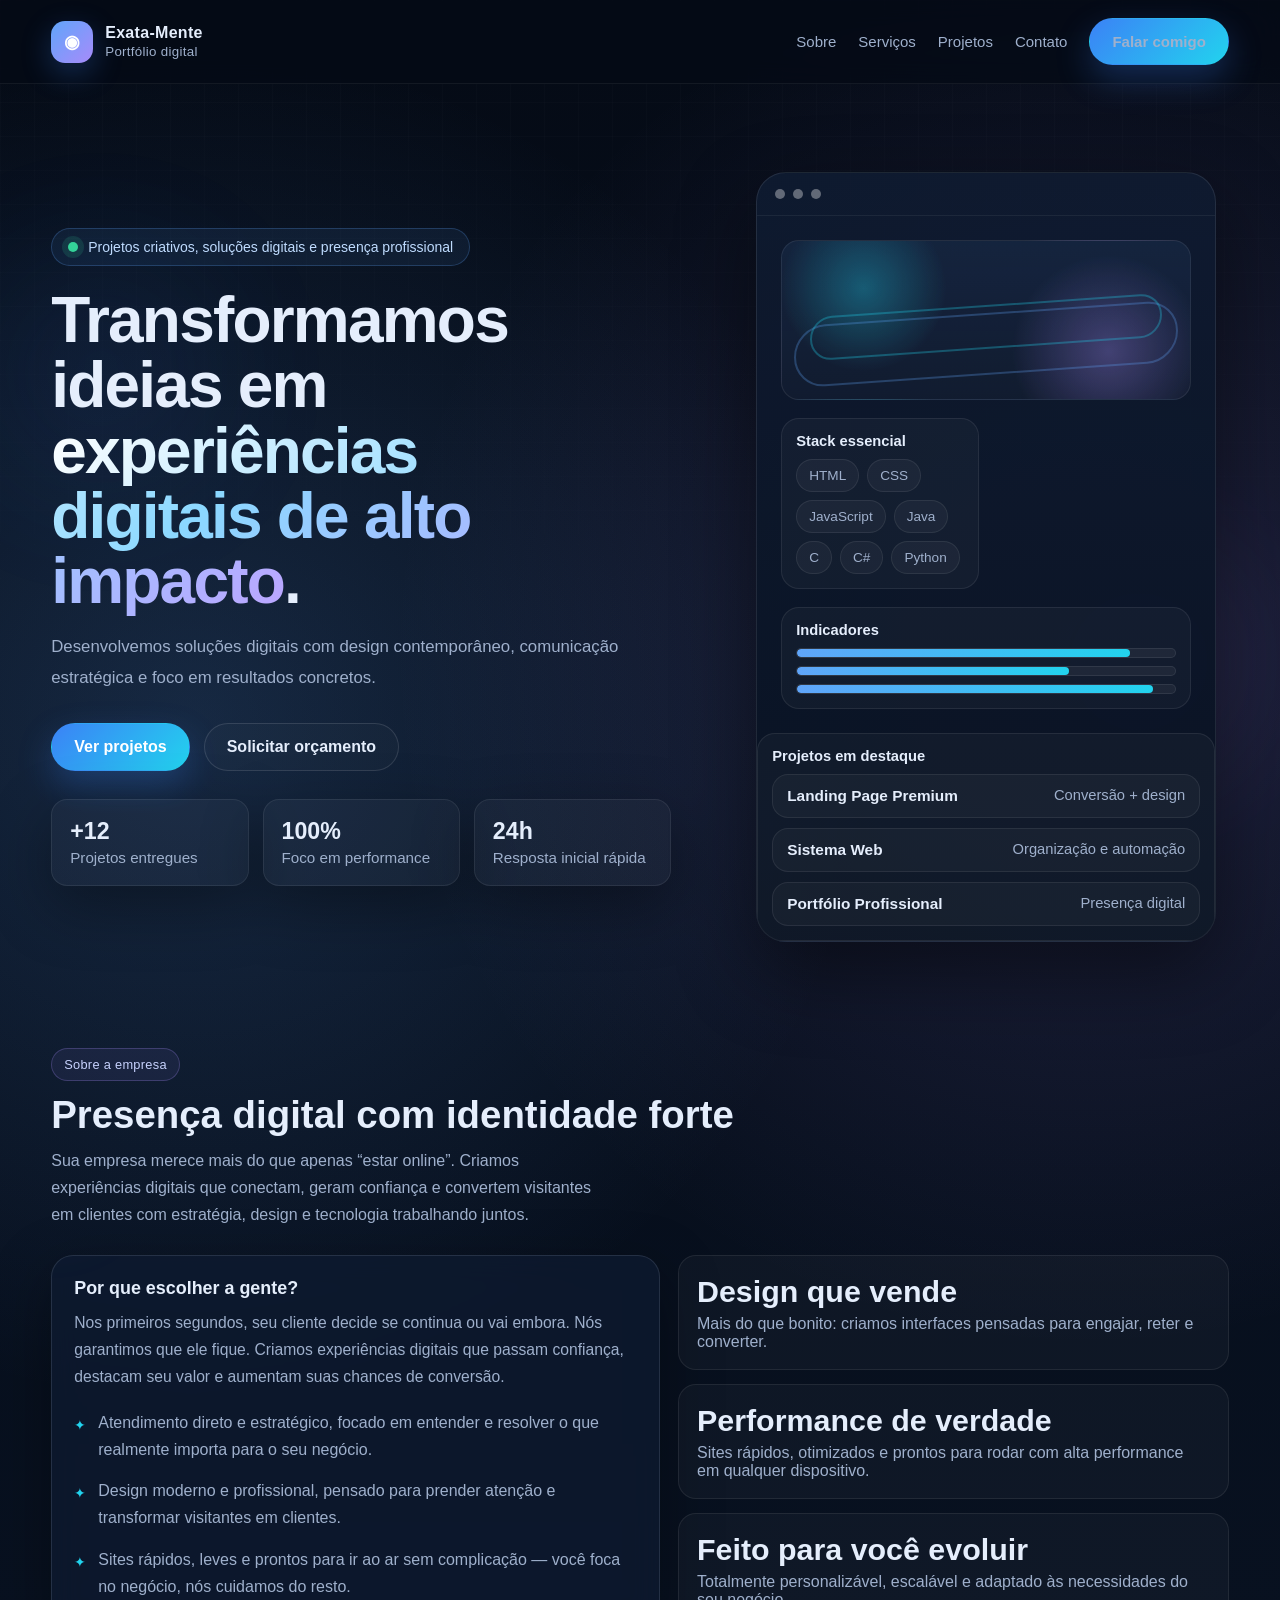
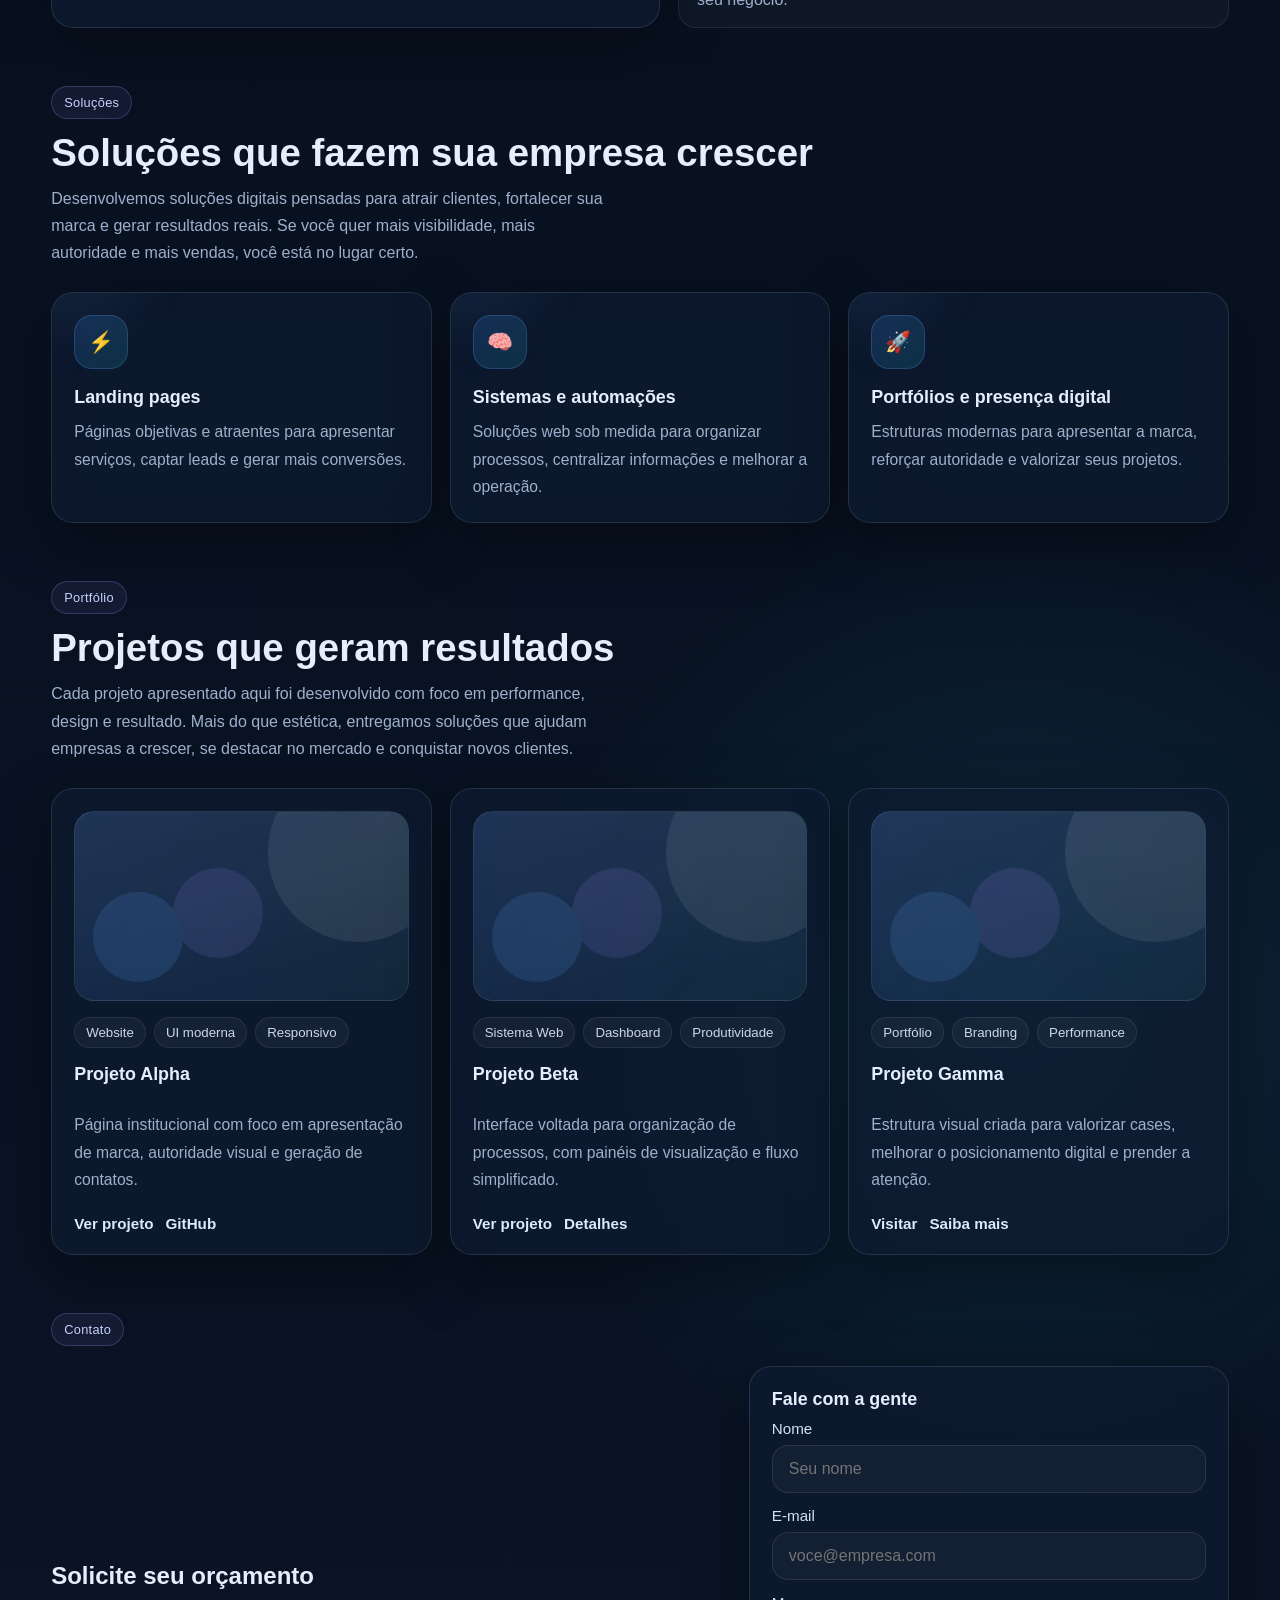
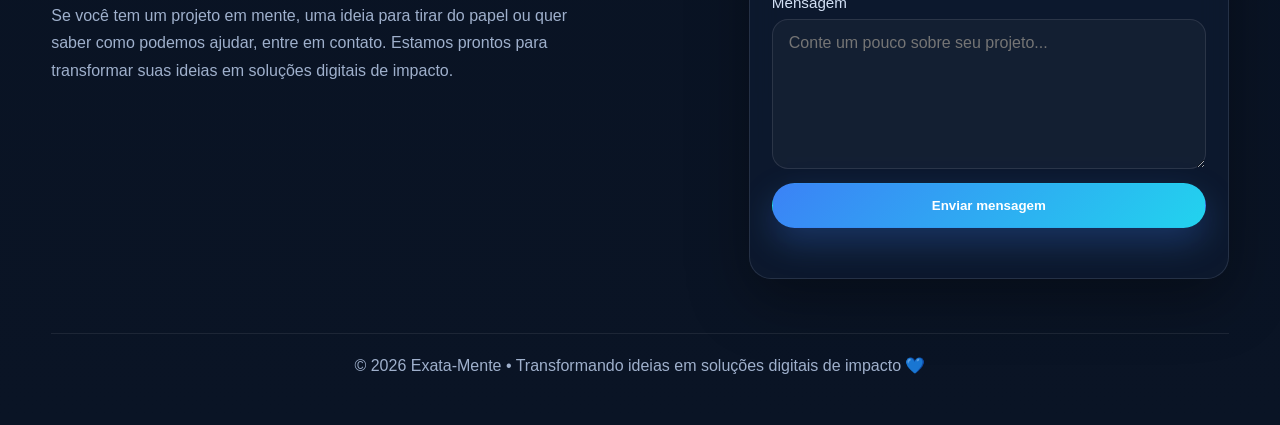
==== commit 63b95825: "Adiciona melhorias no formulário" ====
--- a/index.html
+++ b/index.html
@@ -320,6 +320,10 @@
       border: 1px solid rgba(255,255,255,0.08);
     }
 
+    #form-status {
+      font-size: 0.95rem;
+      line-height: 1.6;
+    }
     .mock-panel {
       border-radius: 20px;
       padding: 18px;
@@ -1155,29 +1159,81 @@
           <div class="card contact-form-box">
             <h3>Fale com a gente</h3>
 
-            <form class="contact-form" action="https://formspree.io/f/xzdkdjkn" method="POST">
-
+            <form
+              id="contactForm"
+              class="contact-form"
+              action="https://formspree.io/f/xzdkdjkn"
+              method="POST"
+            >
               <div class="field">
-                <label>Nome</label>
-                <input type="text" name="nome" placeholder="Seu nome" required />
+                <label for="nome">Nome</label>
+                <input id="nome" name="nome" type="text" placeholder="Seu nome" required />
               </div>
 
               <div class="field">
-                <label>E-mail</label>
-                <input type="email" name="email" placeholder="voce@empresa.com" required />
+                <label for="email">E-mail</label>
+                <input id="email" name="email" type="email" placeholder="voce@empresa.com" required />
               </div>
 
               <div class="field">
-                <label>Mensagem</label>
-                <textarea name="mensagem" placeholder="Conte um pouco sobre seu projeto..." required></textarea>
+                <label for="mensagem">Mensagem</label>
+                <textarea
+                  id="mensagem"
+                  name="mensagem"
+                  placeholder="Conte um pouco sobre seu projeto..."
+                  required
+                ></textarea>
               </div>
 
-              <button class="btn btn-primary" type="submit">
+              <button class="btn btn-primary" type="submit" id="submitBtn">
                 Enviar mensagem
               </button>
 
+              <p id="form-status" style="margin-top: 14px; color: var(--muted);"></p>
             </form>
           </div>
+
+          <script>
+            const form = document.getElementById("contactForm");
+            const statusText = document.getElementById("form-status");
+            const submitBtn = document.getElementById("submitBtn");
+
+            form.addEventListener("submit", async function (event) {
+              event.preventDefault();
+
+              statusText.textContent = "Enviando mensagem...";
+              statusText.style.color = "#9fb0cc";
+              submitBtn.disabled = true;
+              submitBtn.textContent = "Enviando...";
+
+              const formData = new FormData(form);
+
+              try {
+                const response = await fetch(form.action, {
+                  method: form.method,
+                  body: formData,
+                  headers: {
+                    Accept: "application/json"
+                  }
+                });
+
+                if (response.ok) {
+                  statusText.textContent = "Mensagem enviada com sucesso! Entraremos em contato em breve.";
+                  statusText.style.color = "#34d399";
+                  form.reset();
+                } else {
+                  statusText.textContent = "Não foi possível enviar agora. Tente novamente em instantes.";
+                  statusText.style.color = "#f87171";
+                }
+              } catch (error) {
+                statusText.textContent = "Erro de conexão. Verifique sua internet e tente novamente.";
+                statusText.style.color = "#f87171";
+              }
+
+              submitBtn.disabled = false;
+              submitBtn.textContent = "Enviar mensagem";
+            });
+          </script>
 
         </div>
 
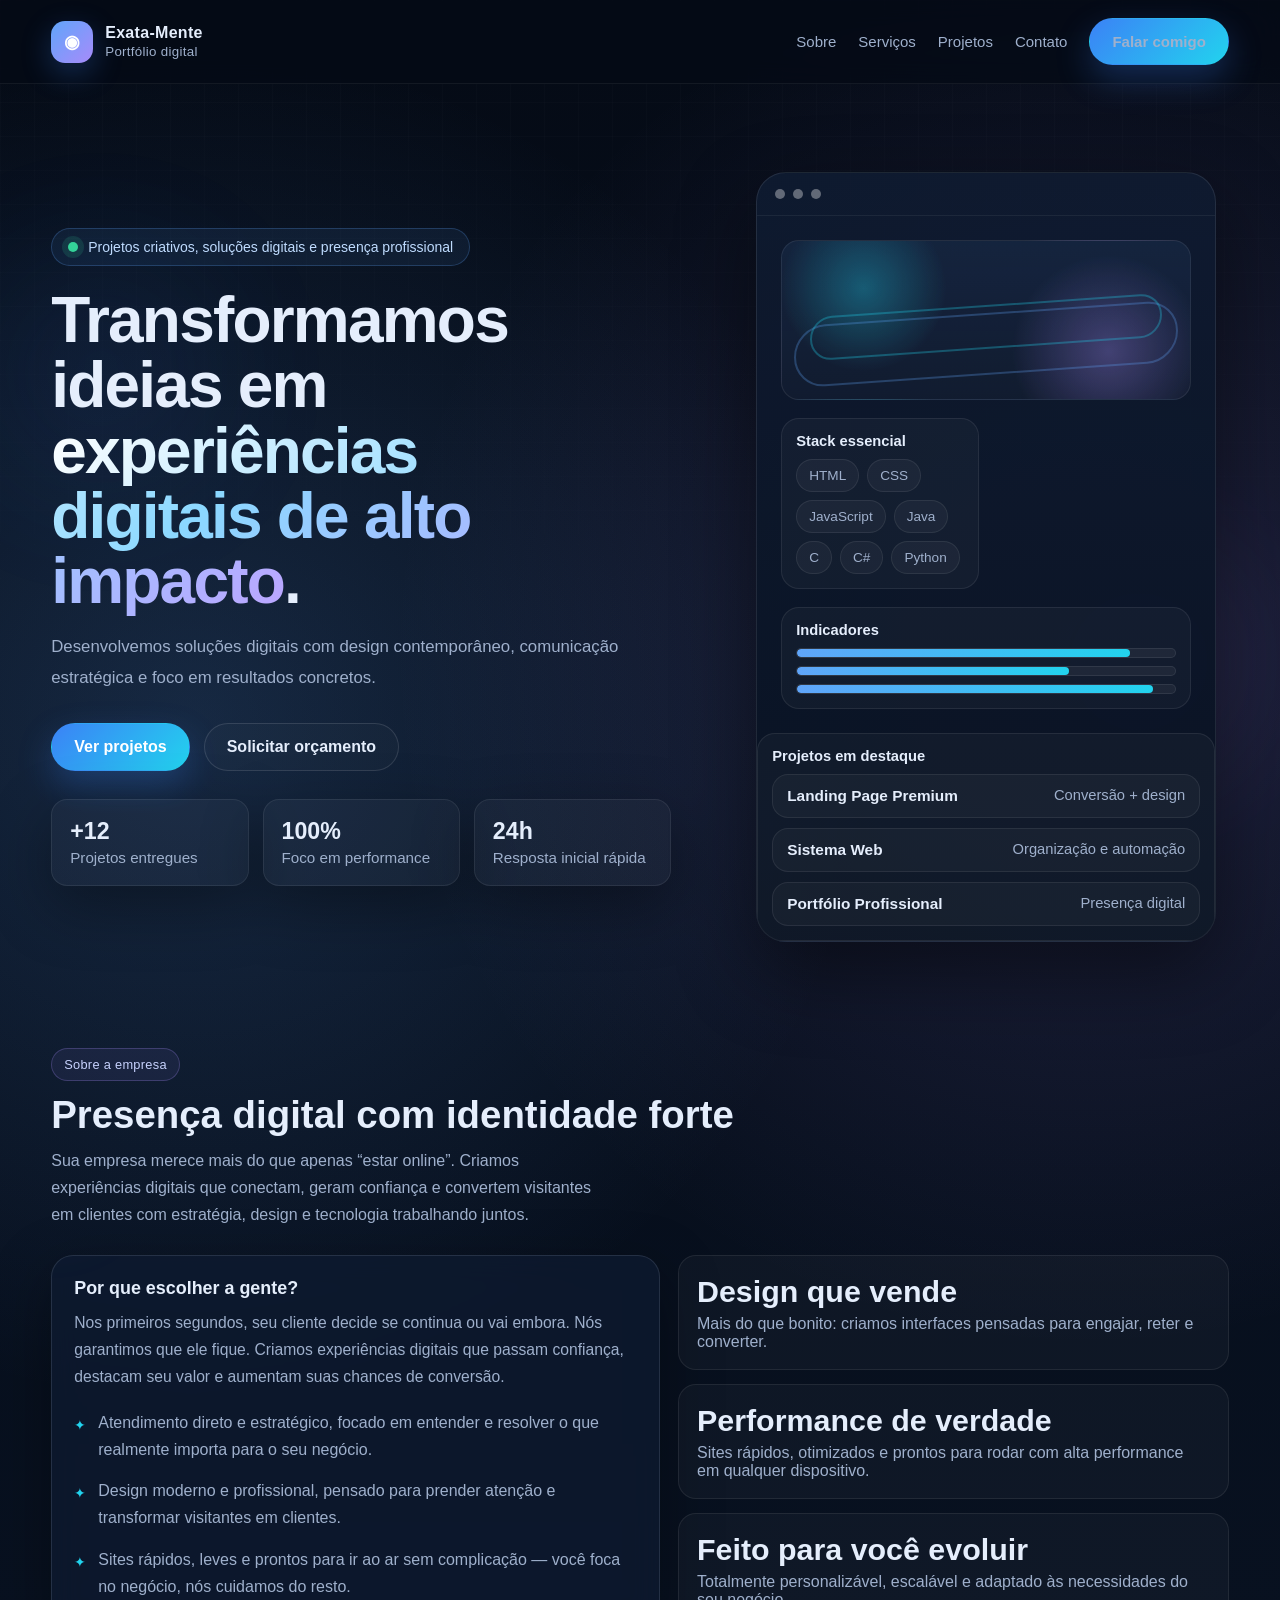
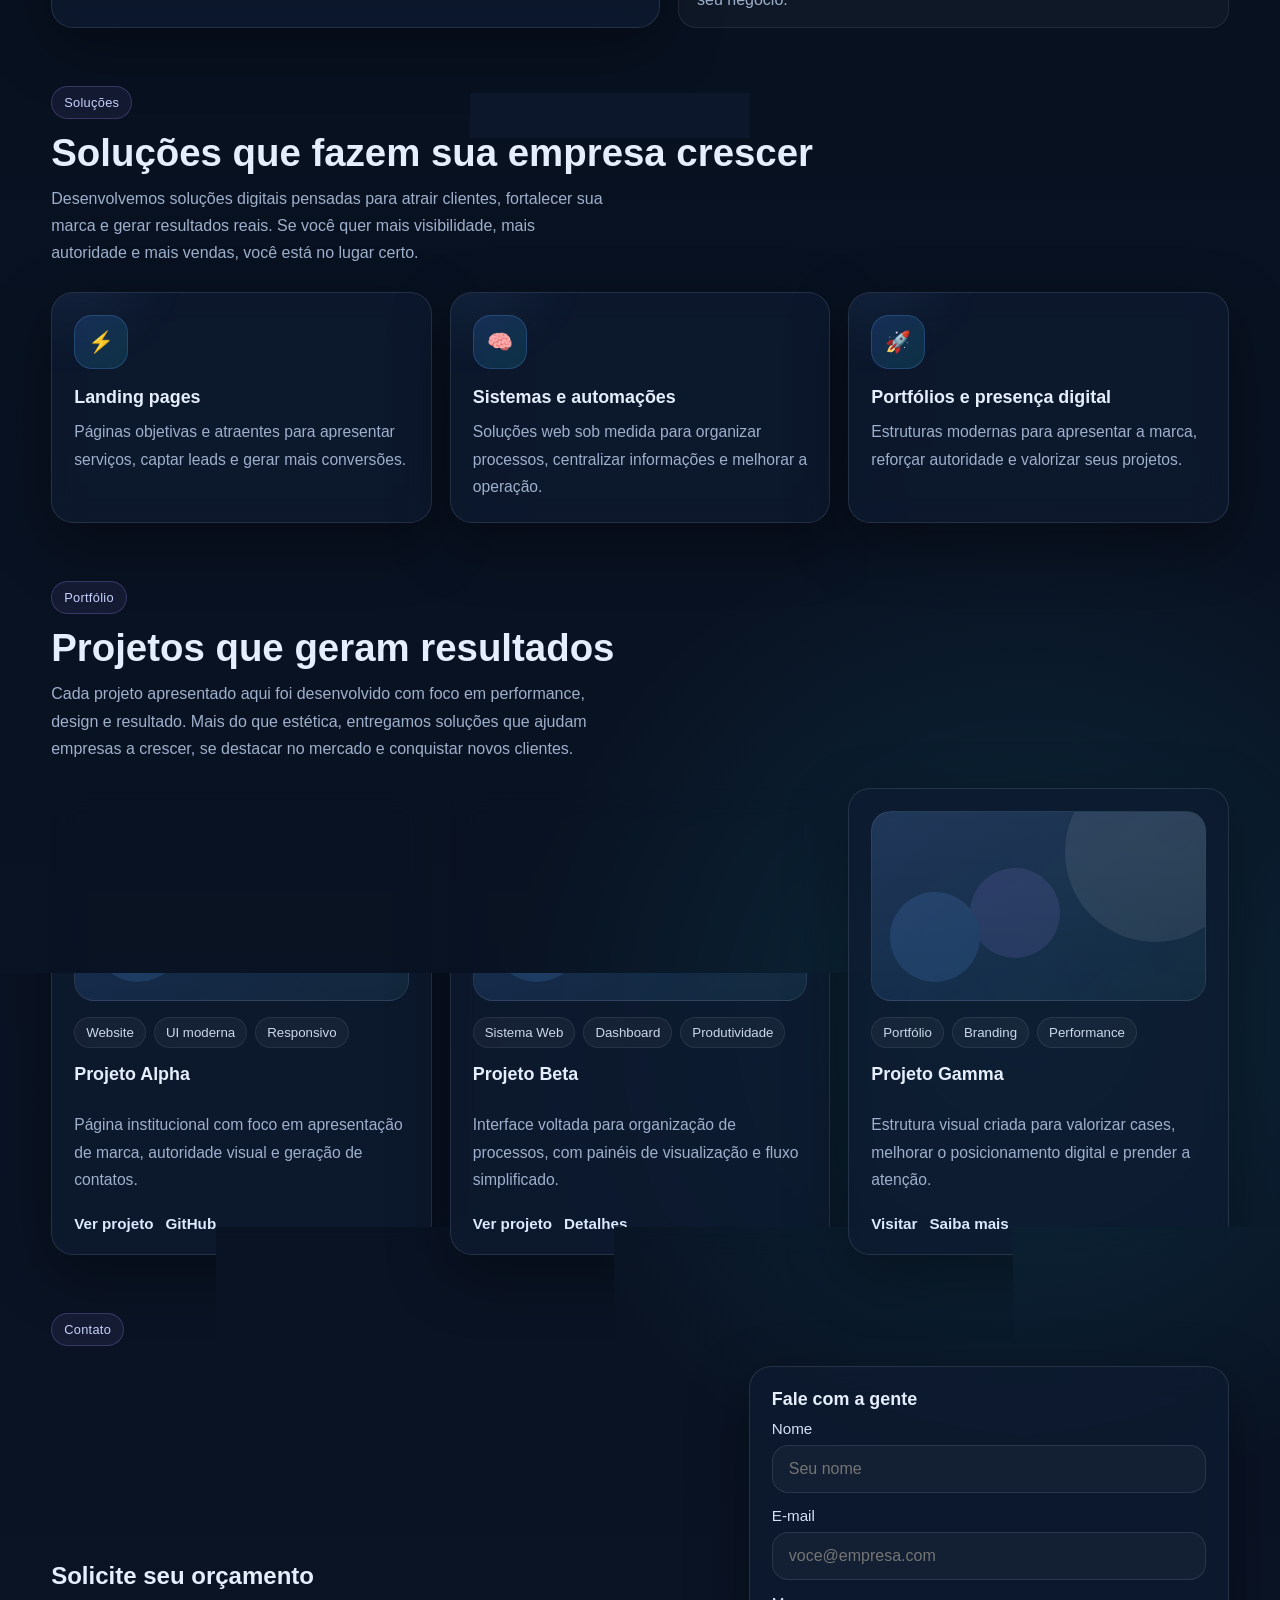
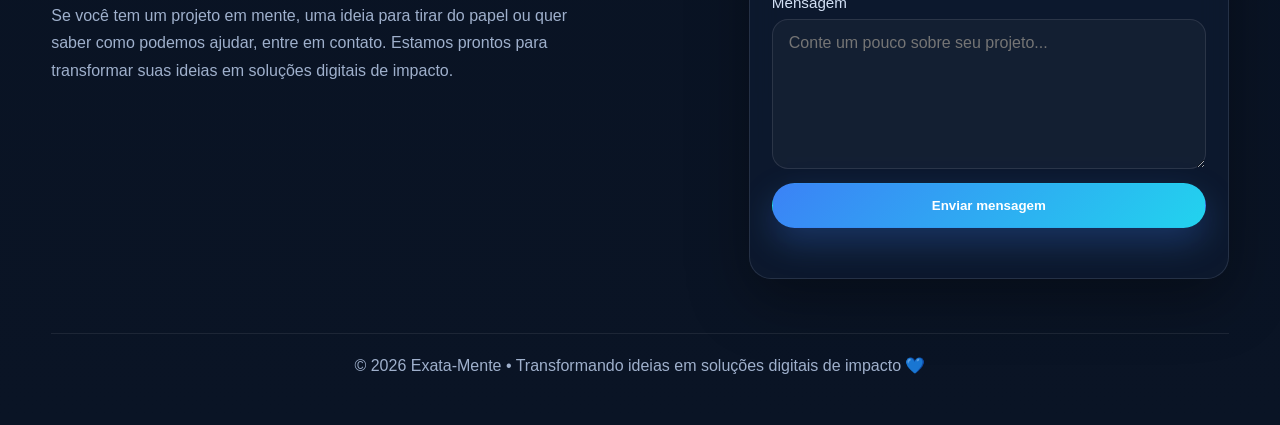
==== commit effaf0fd: "Corrige endereço do formulário" ====
--- a/index.html
+++ b/index.html
@@ -1162,7 +1162,7 @@
             <form
               id="contactForm"
               class="contact-form"
-              action="https://formspree.io/f/xzdkdjkn"
+              action="https://formspree.io/f/xzdkkjdn"
               method="POST"
             >
               <div class="field">
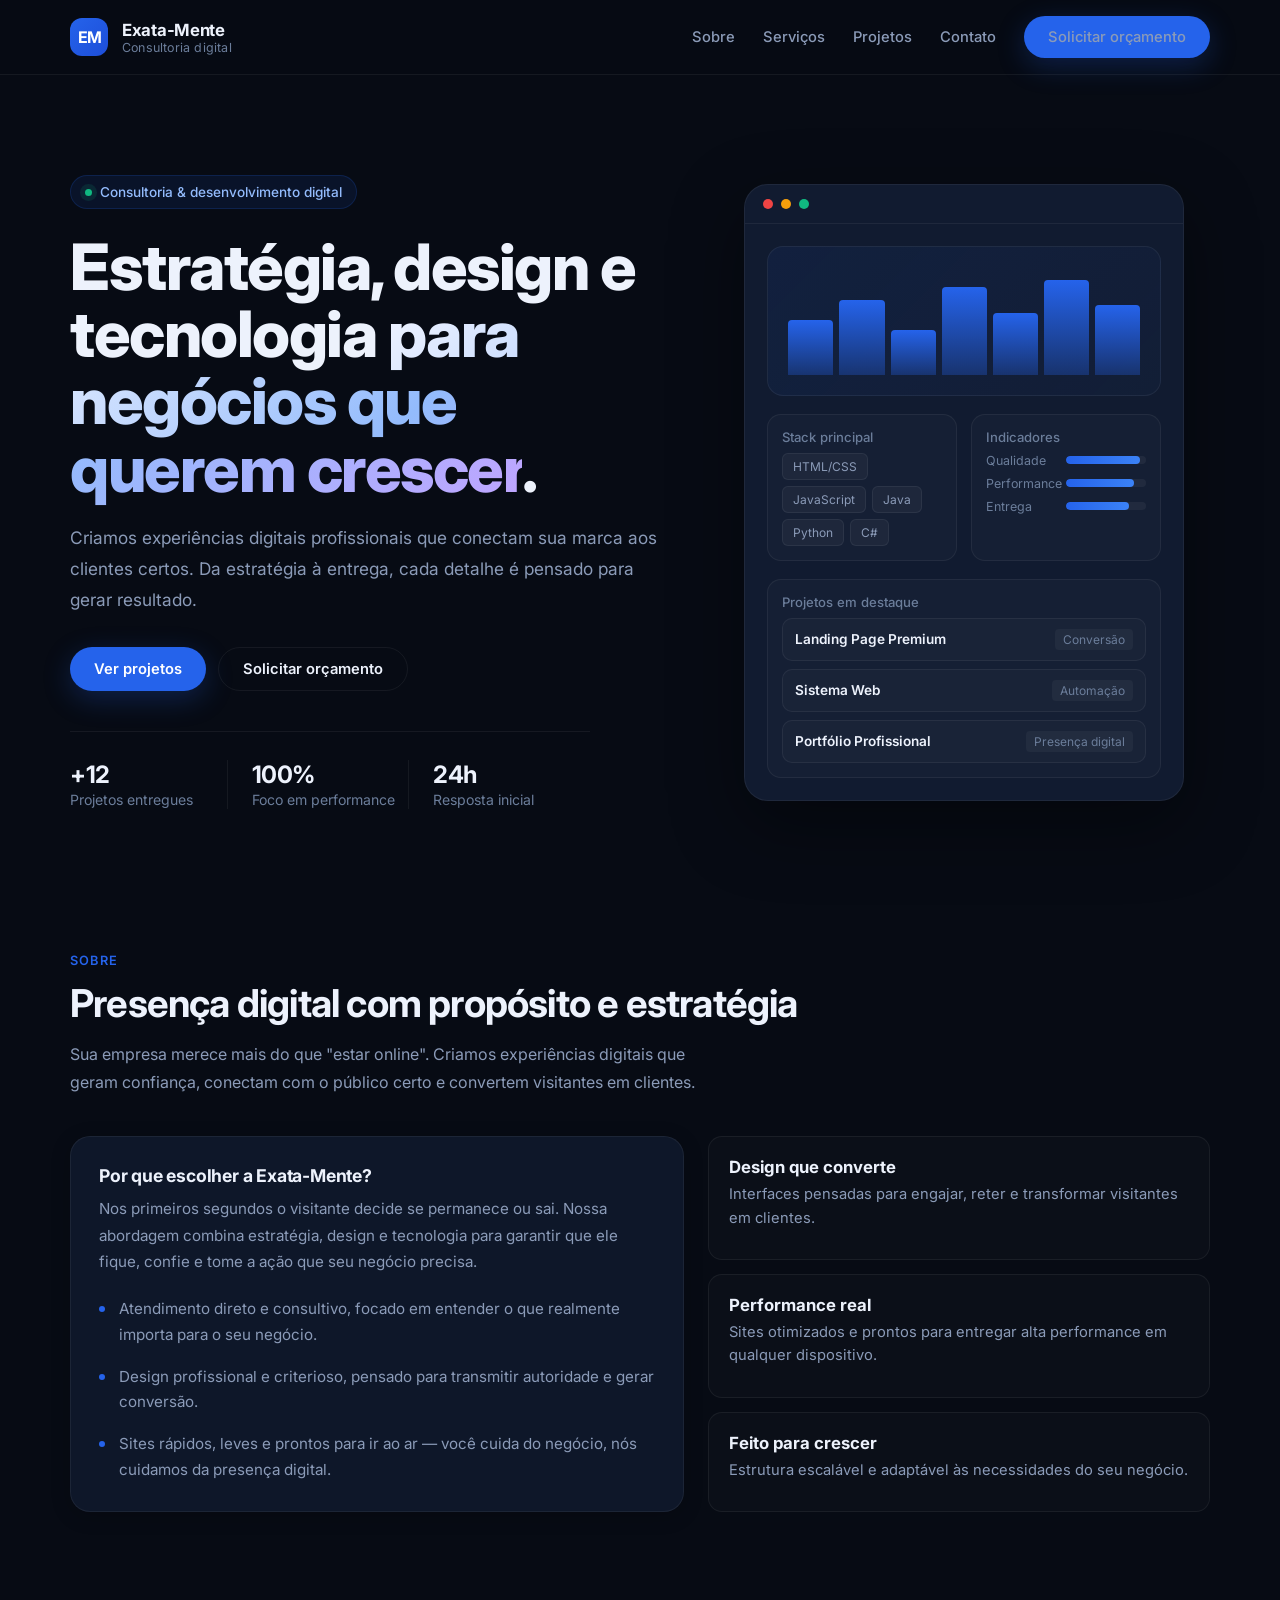
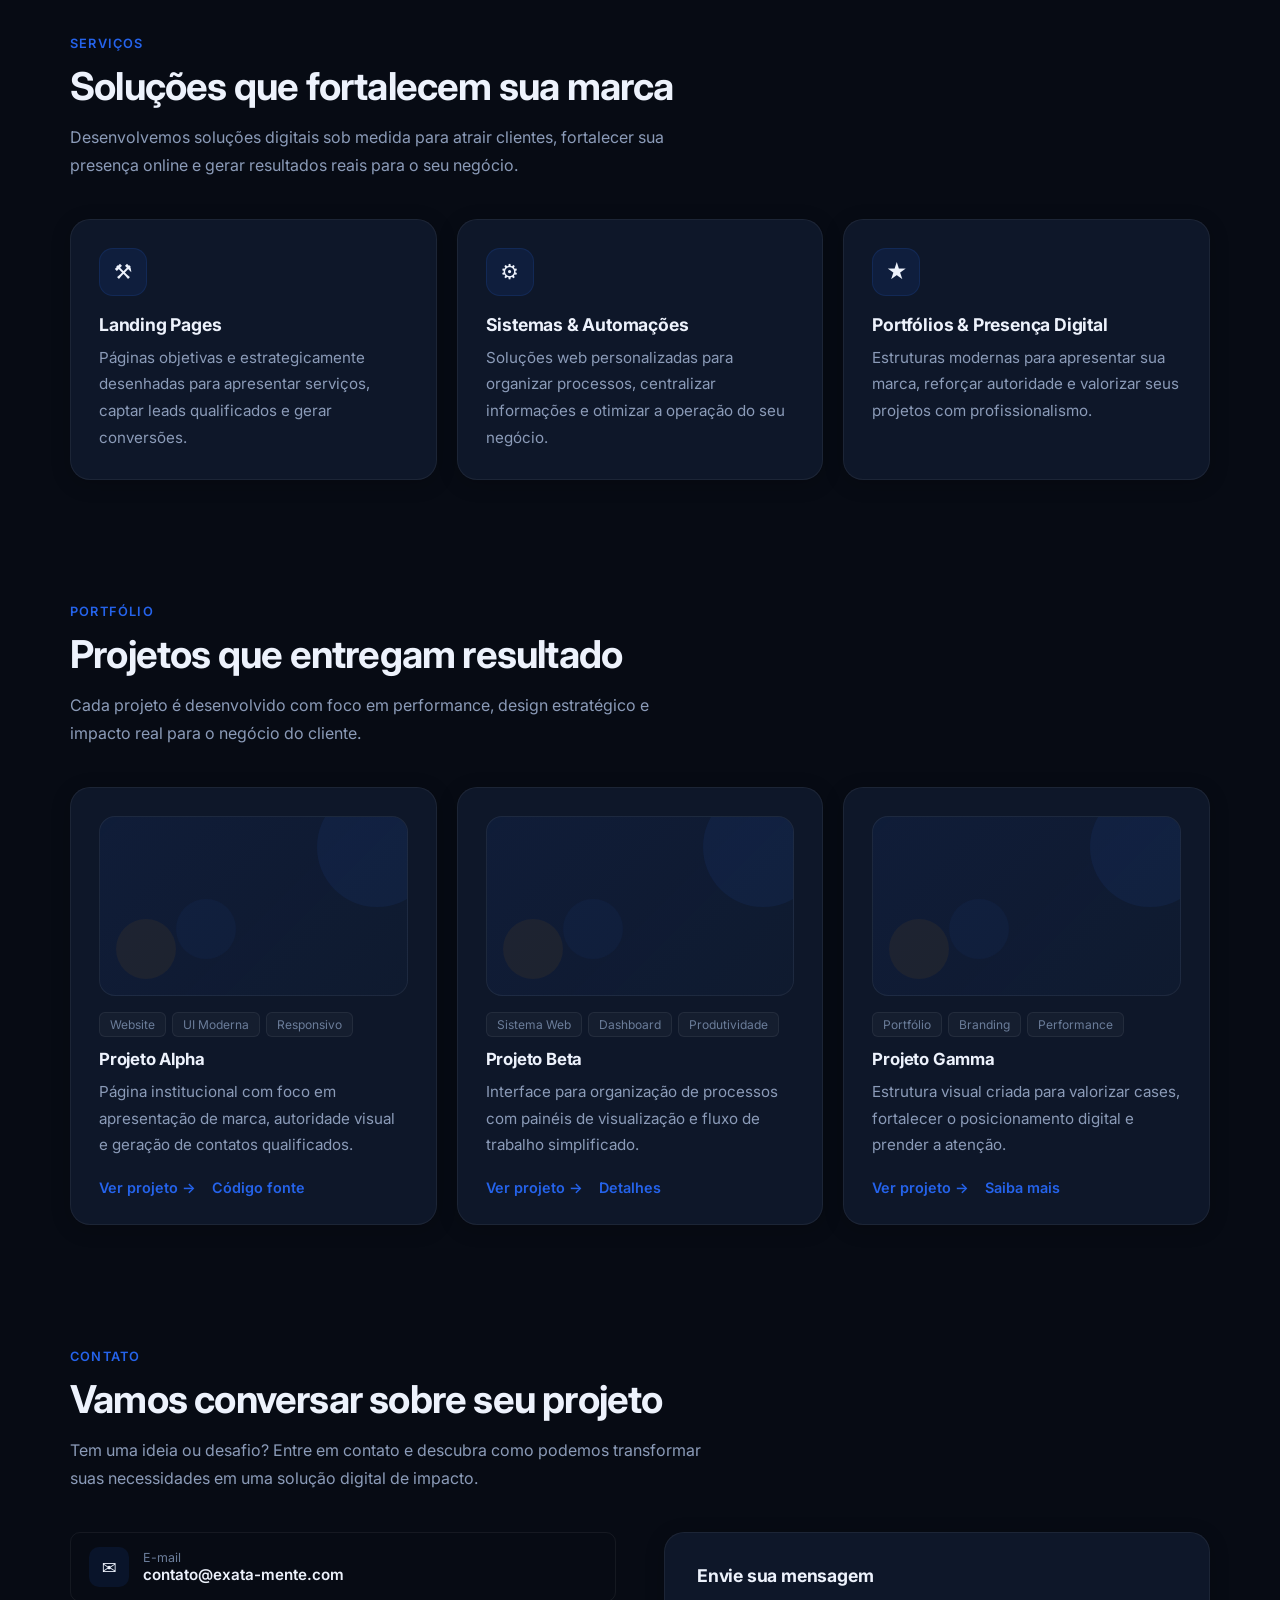
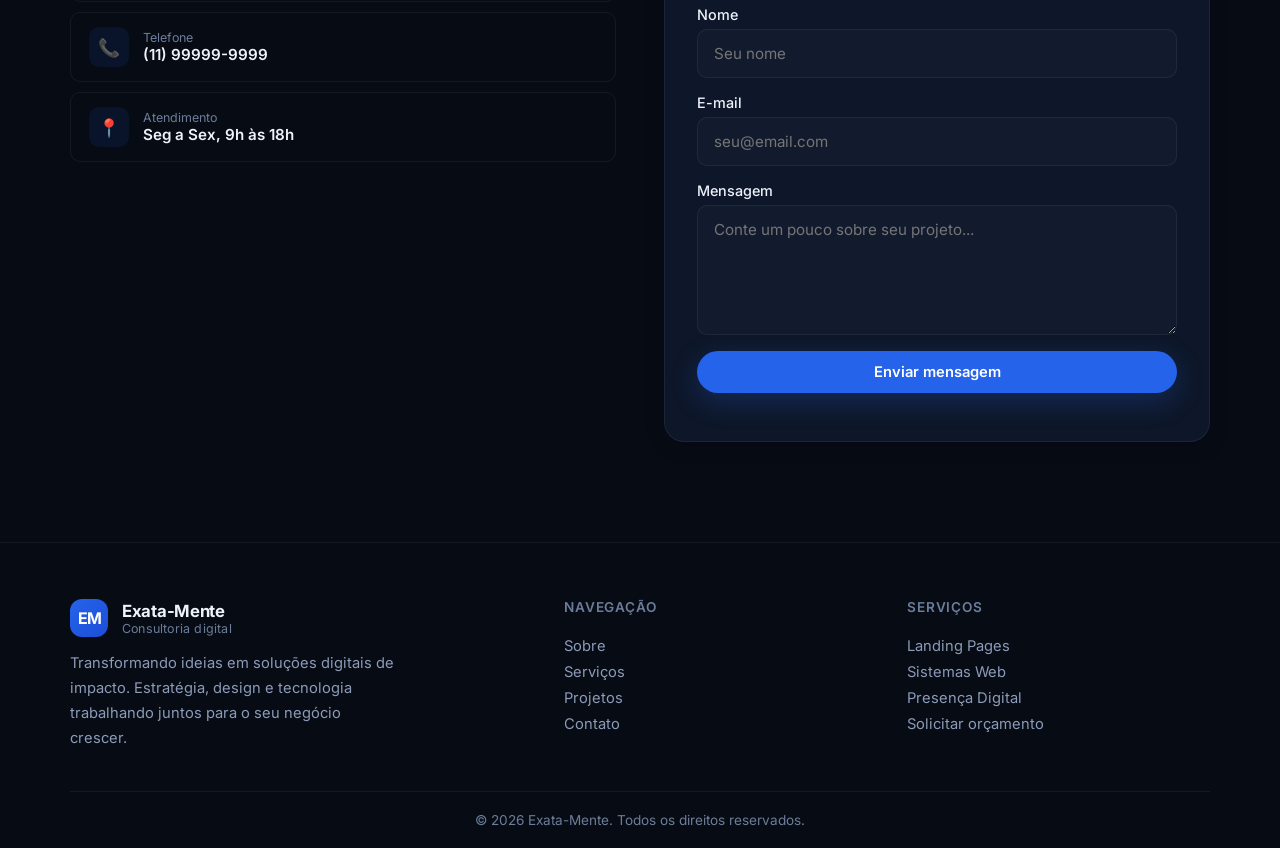
==== commit 5844150d: "Ajustes" ====
--- a/index.html
+++ b/index.html
@@ -3,819 +3,868 @@
 <head>
   <meta charset="UTF-8" />
   <meta name="viewport" content="width=device-width, initial-scale=1.0" />
-  <title>Exata-Mente | Portfólio de Projetos</title>
+  <title>Exata-Mente | Consultoria & Desenvolvimento Digital</title>
+  <link rel="preconnect" href="https://fonts.googleapis.com" />
+  <link rel="preconnect" href="https://fonts.gstatic.com" crossorigin />
+  <link href="https://fonts.googleapis.com/css2?family=Inter:opsz,wght@14..32,400;14..32,500;14..32,600;14..32,700;14..32,800&display=swap" rel="stylesheet" />
   <style>
     :root {
-      --bg: #081120;
-      --bg-soft: #0f1b31;
-      --card: rgba(15, 27, 49, 0.72);
-      --line: rgba(148, 163, 184, 0.18);
-      --text: #e5eefc;
-      --muted: #9fb0cc;
-      --primary: #60a5fa;
-      --primary-strong: #3b82f6;
-      --secondary: #22d3ee;
-      --accent: #a78bfa;
-      --success: #34d399;
-      --shadow: 0 20px 60px rgba(0, 0, 0, 0.35);
-      --radius: 22px;
-      --radius-sm: 16px;
-      --max: 1180px;
-    }
-
-    * {
-      margin: 0;
-      padding: 0;
-      box-sizing: border-box;
-    }
-
-    html {
-      scroll-behavior: smooth;
-    }
-
+      --bg: #070b14;
+      --bg-soft: #0d1425;
+      --surface: #111b30;
+      --card: rgba(17, 27, 48, 0.78);
+      --card-hover: rgba(22, 34, 56, 0.9);
+      --line: rgba(255, 255, 255, 0.06);
+      --line-hover: rgba(255, 255, 255, 0.12);
+      --text: #edf2fc;
+      --text-secondary: #8b9bb8;
+      --text-muted: #6b7d9a;
+      --primary: #2563eb;
+      --primary-hover: #3b82f6;
+      --primary-soft: rgba(37, 99, 235, 0.1);
+      --accent: #f59e0b;
+      --accent-soft: rgba(245, 158, 11, 0.1);
+      --success: #10b981;
+      --radius: 20px;
+      --radius-sm: 14px;
+      --radius-xs: 10px;
+      --shadow-sm: 0 4px 20px rgba(0, 0, 0, 0.2);
+      --shadow: 0 12px 48px rgba(0, 0, 0, 0.3);
+      --shadow-lg: 0 24px 72px rgba(0, 0, 0, 0.4);
+      --max: 1140px;
+      --font: 'Inter', system-ui, -apple-system, sans-serif;
+    }
+
+    * { margin: 0; padding: 0; box-sizing: border-box; }
+    html { scroll-behavior: smooth; }
     body {
-      font-family: Arial, Helvetica, sans-serif;
-      background:
-        radial-gradient(circle at 15% 20%, rgba(96, 165, 250, 0.18), transparent 22%),
-        radial-gradient(circle at 85% 18%, rgba(167, 139, 250, 0.16), transparent 22%),
-        radial-gradient(circle at 80% 72%, rgba(34, 211, 238, 0.12), transparent 18%),
-        linear-gradient(180deg, #050b16 0%, #081120 45%, #0a1425 100%);
+      font-family: var(--font);
+      background: var(--bg);
       color: var(--text);
       overflow-x: hidden;
-    }
-
-    body::before {
-      content: "";
-      position: fixed;
-      inset: 0;
-      background-image:
-        linear-gradient(rgba(255,255,255,0.025) 1px, transparent 1px),
-        linear-gradient(90deg, rgba(255,255,255,0.025) 1px, transparent 1px);
-      background-size: 34px 34px;
-      pointer-events: none;
-      mask-image: linear-gradient(180deg, rgba(0,0,0,0.7), transparent 92%);
-      z-index: 0;
-    }
-
-    a {
-      color: inherit;
-      text-decoration: none;
-    }
+      -webkit-font-smoothing: antialiased;
+    }
+
+    ::selection { background: rgba(37, 99, 235, 0.3); color: white; }
+
+    a { color: inherit; text-decoration: none; }
 
     .container {
-      width: min(92%, var(--max));
+      width: min(90%, var(--max));
       margin: 0 auto;
-      position: relative;
-      z-index: 1;
-    }
-
-    .glow {
-      position: absolute;
-      border-radius: 999px;
-      filter: blur(80px);
-      opacity: 0.45;
-      z-index: 0;
-      pointer-events: none;
-    }
-
-    .glow.one {
-      width: 220px;
-      height: 220px;
-      top: 90px;
-      left: -60px;
-      background: rgba(59, 130, 246, 0.22);
-    }
-
-    .glow.two {
-      width: 260px;
-      height: 260px;
-      top: 360px;
-      right: -40px;
-      background: rgba(167, 139, 250, 0.18);
-    }
-
+    }
+
+    /* ----- HEADER ----- */
     header {
       position: sticky;
       top: 0;
-      z-index: 20;
-      backdrop-filter: blur(14px);
-      background: rgba(5, 11, 22, 0.7);
-      border-bottom: 1px solid rgba(255,255,255,0.06);
+      z-index: 50;
+      backdrop-filter: blur(20px);
+      -webkit-backdrop-filter: blur(20px);
+      background: rgba(7, 11, 20, 0.78);
+      border-bottom: 1px solid var(--line);
+      transition: border-color 0.3s;
     }
 
     .nav {
       display: flex;
       justify-content: space-between;
       align-items: center;
-      padding: 18px 0;
+      padding: 16px 0;
       gap: 18px;
     }
 
     .brand {
       display: flex;
       align-items: center;
-      gap: 12px;
-      font-weight: bold;
-      letter-spacing: 0.3px;
-    }
-
-    .brand-badge {
-      width: 42px;
-      height: 42px;
-      border-radius: 14px;
+      gap: 14px;
+    }
+
+    .brand-mark {
+      width: 38px;
+      height: 38px;
+      border-radius: 12px;
       display: grid;
       place-items: center;
-      background: linear-gradient(135deg, var(--primary), var(--accent));
-      box-shadow: 0 10px 30px rgba(59, 130, 246, 0.28);
+      background: linear-gradient(135deg, var(--primary), #1d4ed8);
       color: white;
-      font-size: 18px;
+      font-weight: 700;
+      font-size: 16px;
+      letter-spacing: -1px;
+    }
+
+    .brand-text {
+      display: flex;
+      flex-direction: column;
+    }
+
+    .brand-name {
+      font-weight: 700;
+      font-size: 1.05rem;
+      letter-spacing: -0.3px;
+      color: var(--text);
+    }
+
+    .brand-sub {
+      font-size: 0.78rem;
+      color: var(--text-muted);
+      font-weight: 400;
+      letter-spacing: 0.2px;
     }
 
     .nav-links {
       display: flex;
-      gap: 22px;
       align-items: center;
-      flex-wrap: wrap;
+      gap: 28px;
     }
 
     .nav-links a {
-      color: var(--muted);
-      font-size: 15px;
-      transition: 0.25s ease;
+      font-size: 0.92rem;
+      color: var(--text-secondary);
+      font-weight: 500;
+      transition: color 0.2s;
+      position: relative;
+    }
+
+    .nav-links a::after {
+      content: '';
+      position: absolute;
+      bottom: -4px;
+      left: 0;
+      width: 0;
+      height: 2px;
+      background: var(--primary);
+      transition: width 0.25s;
+      border-radius: 2px;
     }
 
     .nav-links a:hover {
       color: var(--text);
+    }
+
+    .nav-links a:hover::after {
+      width: 100%;
     }
 
     .btn {
       display: inline-flex;
       align-items: center;
       justify-content: center;
-      gap: 10px;
-      padding: 14px 22px;
+      gap: 8px;
+      padding: 12px 24px;
       border-radius: 999px;
-      border: 1px solid transparent;
-      font-weight: bold;
-      transition: 0.25s ease;
+      font-weight: 600;
+      font-size: 0.92rem;
+      font-family: var(--font);
+      transition: all 0.25s;
       cursor: pointer;
+      border: none;
+      outline: none;
     }
 
     .btn-primary {
-      background: linear-gradient(135deg, var(--primary-strong), var(--secondary));
+      background: var(--primary);
       color: white;
-      box-shadow: 0 14px 34px rgba(59, 130, 246, 0.28);
+      box-shadow: 0 8px 28px rgba(37, 99, 235, 0.25);
     }
 
     .btn-primary:hover {
-      transform: translateY(-2px);
-      box-shadow: 0 18px 40px rgba(59, 130, 246, 0.34);
-    }
-
-    .btn-outline {
-      border-color: rgba(255,255,255,0.12);
-      background: rgba(255,255,255,0.02);
+      background: var(--primary-hover);
+      box-shadow: 0 12px 36px rgba(37, 99, 235, 0.35);
+      transform: translateY(-1px);
+    }
+
+    .btn-ghost {
+      background: transparent;
       color: var(--text);
-    }
-
-    .btn-outline:hover {
-      transform: translateY(-2px);
-      background: rgba(255,255,255,0.06);
-    }
-
+      border: 1px solid var(--line);
+    }
+
+    .btn-ghost:hover {
+      border-color: var(--line-hover);
+      background: rgba(255,255,255,0.03);
+    }
+
+    .btn-ghost-light {
+      background: transparent;
+      color: var(--text-secondary);
+      border: 1px solid var(--line);
+    }
+
+    .btn-ghost-light:hover {
+      border-color: var(--line-hover);
+      color: var(--text);
+    }
+
+    /* ----- HERO ----- */
     .hero {
-      padding: 88px 0 72px;
+      padding: 100px 0 80px;
       position: relative;
     }
 
     .hero-grid {
       display: grid;
-      grid-template-columns: 1.15fr 0.85fr;
-      gap: 36px;
+      grid-template-columns: 1.1fr 0.9fr;
+      gap: 48px;
       align-items: center;
     }
 
-    .eyebrow {
+    .hero-tag {
       display: inline-flex;
       align-items: center;
-      gap: 10px;
-      border: 1px solid rgba(96, 165, 250, 0.24);
-      background: rgba(96, 165, 250, 0.08);
-      color: #bfdbfe;
-      padding: 10px 16px;
+      gap: 8px;
+      padding: 8px 14px;
       border-radius: 999px;
-      font-size: 14px;
-      margin-bottom: 22px;
-    }
-
-    .eyebrow::before {
-      content: "";
+      background: var(--primary-soft);
+      border: 1px solid rgba(37, 99, 235, 0.18);
+      color: #93bbfc;
+      font-size: 0.85rem;
+      font-weight: 500;
+      margin-bottom: 24px;
+    }
+
+    .hero-tag-dot {
+      width: 7px;
+      height: 7px;
+      border-radius: 50%;
+      background: var(--success);
+      box-shadow: 0 0 0 5px rgba(16, 185, 129, 0.12);
+    }
+
+    .hero h1 {
+      font-size: clamp(2.4rem, 5vw, 4.5rem);
+      line-height: 1.05;
+      letter-spacing: -1.5px;
+      font-weight: 800;
+      margin-bottom: 20px;
+    }
+
+    .hero h1 span {
+      background: linear-gradient(135deg, #f0f4ff 0%, #93bbfc 50%, #bfa5ff 100%);
+      -webkit-background-clip: text;
+      -webkit-text-fill-color: transparent;
+      background-clip: text;
+    }
+
+    .hero p {
+      color: var(--text-secondary);
+      font-size: 1.08rem;
+      line-height: 1.8;
+      max-width: 56ch;
+      margin-bottom: 32px;
+      font-weight: 400;
+    }
+
+    .hero-actions {
+      display: flex;
+      flex-wrap: wrap;
+      gap: 12px;
+      margin-bottom: 40px;
+    }
+
+    .hero-metrics {
+      display: flex;
+      gap: 0;
+      border-top: 1px solid var(--line);
+      padding-top: 28px;
+      max-width: 520px;
+    }
+
+    .hero-metric {
+      flex: 1;
+    }
+
+    .hero-metric + .hero-metric {
+      border-left: 1px solid var(--line);
+      padding-left: 24px;
+    }
+
+    .hero-metric:not(:first-child) {
+      padding-left: 24px;
+    }
+
+    .hero-metric strong {
+      display: block;
+      font-size: 1.5rem;
+      font-weight: 700;
+      letter-spacing: -0.5px;
+      color: var(--text);
+    }
+
+    .hero-metric span {
+      font-size: 0.88rem;
+      color: var(--text-muted);
+      font-weight: 400;
+    }
+
+    .hero-visual {
+      position: relative;
+      display: flex;
+      align-items: center;
+      justify-content: center;
+    }
+
+    .mock-card {
+      width: min(100%, 440px);
+      border-radius: 24px;
+      background: var(--surface);
+      border: 1px solid var(--line);
+      box-shadow: var(--shadow-lg);
+      overflow: hidden;
+    }
+
+    .mock-header {
+      display: flex;
+      align-items: center;
+      gap: 8px;
+      padding: 14px 18px;
+      border-bottom: 1px solid var(--line);
+    }
+
+    .mock-dot {
       width: 10px;
       height: 10px;
       border-radius: 50%;
-      background: var(--success);
-      box-shadow: 0 0 0 6px rgba(52, 211, 153, 0.14);
-    }
-
-    .hero h1 {
-      font-size: clamp(2.4rem, 5vw, 4.8rem);
-      line-height: 1.02;
-      margin-bottom: 18px;
-      letter-spacing: -1.8px;
-      max-width: 12ch;
-    }
-
-    .hero h1 span {
-      background: linear-gradient(135deg, #ffffff, #8bd8ff, #bba5ff);
-      -webkit-background-clip: text;
-      -webkit-text-fill-color: transparent;
-      background-clip: text;
-    }
-
-    .hero p {
-      color: var(--muted);
-      font-size: 1.05rem;
-      line-height: 1.8;
-      max-width: 62ch;
-      margin-bottom: 30px;
-    }
-
-    .hero-actions {
-      display: flex;
-      flex-wrap: wrap;
-      gap: 14px;
-      margin-bottom: 28px;
-    }
-
-    .hero-stats {
-      display: grid;
-      grid-template-columns: repeat(3, minmax(0, 1fr));
-      gap: 14px;
-      max-width: 620px;
-    }
-
-    .stat {
-      background: rgba(255, 255, 255, 0.03);
-      border: 1px solid rgba(255, 255, 255, 0.08);
-      padding: 18px;
-      border-radius: var(--radius-sm);
-      box-shadow: var(--shadow);
-    }
-
-    .stat strong {
-      display: block;
-      font-size: 1.45rem;
-      margin-bottom: 4px;
-    }
-
-    .stat span {
-      color: var(--muted);
-      font-size: 0.95rem;
-    }
-
-    .hero-visual {
-      position: relative;
-      min-height: 520px;
-      display: flex;
-      align-items: center;
-      justify-content: center;
-    }
-
-    .visual-card {
-      width: min(100%, 460px);
-      border-radius: 30px;
-      background: linear-gradient(180deg, rgba(15, 27, 49, 0.92), rgba(8, 17, 32, 0.92));
-      border: 1px solid rgba(255,255,255,0.09);
-      box-shadow: 0 30px 80px rgba(0,0,0,0.45);
-      overflow: hidden;
-      position: relative;
-      animation: floatCard 5s ease-in-out infinite;
-    }
-
-    .visual-top {
-      display: flex;
-      gap: 8px;
-      padding: 16px 18px;
-      border-bottom: 1px solid rgba(255,255,255,0.06);
-    }
-
-    .dot {
-      width: 10px;
-      height: 10px;
-      border-radius: 50%;
-      background: rgba(255,255,255,0.35);
-    }
-
-    .visual-body {
-      padding: 24px;
+      background: rgba(255,255,255,0.15);
+    }
+
+    .mock-dot:nth-child(1) { background: #ef4444; }
+    .mock-dot:nth-child(2) { background: #f59e0b; }
+    .mock-dot:nth-child(3) { background: #10b981; }
+
+    .mock-body {
+      padding: 22px;
       display: grid;
       gap: 18px;
     }
 
-    .mock-panel,
-    .mini-card,
-    .bar,
-    .tag,
-    .project-row {
-      border: 1px solid rgba(255,255,255,0.08);
-    }
-
-    #form-status {
-      font-size: 0.95rem;
-      line-height: 1.6;
-    }
-    .mock-panel {
-      border-radius: 20px;
-      padding: 18px;
-      background: rgba(255,255,255,0.03);
-    }
-
-    .signal {
-      height: 160px;
-      border-radius: 18px;
-      background:
-        radial-gradient(circle at 20% 30%, rgba(34, 211, 238, 0.32), transparent 24%),
-        radial-gradient(circle at 80% 70%, rgba(167, 139, 250, 0.32), transparent 28%),
-        linear-gradient(180deg, rgba(96, 165, 250, 0.08), rgba(255,255,255,0.02));
+    .mock-chart {
+      height: 150px;
+      border-radius: 16px;
+      background: linear-gradient(135deg, rgba(37, 99, 235, 0.08), rgba(59, 130, 246, 0.03));
+      border: 1px solid var(--line);
       position: relative;
       overflow: hidden;
     }
 
-    .signal::before,
-    .signal::after {
-      content: "";
+    .mock-chart-bars {
       position: absolute;
-      inset: auto 12px 24px 12px;
-      height: 58px;
-      border-radius: 999px;
-      border: 2px solid rgba(96, 165, 250, 0.28);
-      transform: skewY(-4deg);
-    }
-
-    .signal::after {
-      inset: auto 28px 50px 28px;
-      height: 40px;
-      border-color: rgba(34, 211, 238, 0.3);
-    }
-
-    .visual-grid {
+      bottom: 20px;
+      left: 20px;
+      right: 20px;
+      display: flex;
+      align-items: flex-end;
+      gap: 6px;
+      height: 100px;
+    }
+
+    .mock-chart-bar {
+      flex: 1;
+      border-radius: 4px 4px 0 0;
+      background: linear-gradient(180deg, var(--primary), rgba(37, 99, 235, 0.3));
+      min-height: 20px;
+    }
+
+    .mock-chart-bar:nth-child(1) { height: 55%; }
+    .mock-chart-bar:nth-child(2) { height: 75%; }
+    .mock-chart-bar:nth-child(3) { height: 45%; }
+    .mock-chart-bar:nth-child(4) { height: 88%; }
+    .mock-chart-bar:nth-child(5) { height: 62%; }
+    .mock-chart-bar:nth-child(6) { height: 95%; }
+    .mock-chart-bar:nth-child(7) { height: 70%; }
+
+    .mock-grid {
       display: grid;
       grid-template-columns: 1fr 1fr;
       gap: 14px;
     }
 
-    .mini-card {
+    .mock-item {
       padding: 14px;
-      border-radius: 18px;
-      background: rgba(255,255,255,0.03);
-    }
-
-    .mini-card h4 {
-      font-size: 0.92rem;
-      margin-bottom: 10px;
-    }
-
-    .bars {
+      border-radius: 14px;
+      border: 1px solid var(--line);
+      background: rgba(255,255,255,0.02);
+    }
+
+    .mock-item-label {
+      font-size: 0.82rem;
+      color: var(--text-muted);
+      margin-bottom: 8px;
+      font-weight: 500;
+    }
+
+    .mock-tags {
+      display: flex;
+      flex-wrap: wrap;
+      gap: 6px;
+    }
+
+    .mock-tag {
+      padding: 5px 10px;
+      border-radius: 6px;
+      font-size: 0.75rem;
+      background: rgba(255,255,255,0.04);
+      border: 1px solid var(--line);
+      color: var(--text-secondary);
+    }
+
+    .mock-progress {
       display: grid;
       gap: 8px;
     }
 
-    .bar {
-      height: 10px;
+    .mock-progress-row {
+      display: flex;
+      align-items: center;
+      gap: 10px;
+    }
+
+    .mock-progress-label {
+      font-size: 0.78rem;
+      color: var(--text-muted);
+      width: 70px;
+      flex-shrink: 0;
+    }
+
+    .mock-progress-track {
+      flex: 1;
+      height: 8px;
       border-radius: 999px;
       background: rgba(255,255,255,0.05);
+      overflow: hidden;
+    }
+
+    .mock-progress-fill {
+      height: 100%;
+      border-radius: inherit;
+      background: linear-gradient(90deg, var(--primary), #3b82f6);
+    }
+
+    .mock-projects {
+      display: grid;
+      gap: 8px;
+    }
+
+    .mock-project {
+      display: flex;
+      justify-content: space-between;
+      align-items: center;
+      padding: 10px 12px;
+      border-radius: 10px;
+      border: 1px solid var(--line);
+      background: rgba(255,255,255,0.02);
+    }
+
+    .mock-project-name {
+      font-size: 0.85rem;
+      font-weight: 600;
+    }
+
+    .mock-project-tag {
+      font-size: 0.75rem;
+      color: var(--text-muted);
+      padding: 3px 8px;
+      border-radius: 4px;
+      background: rgba(255,255,255,0.04);
+    }
+
+    /* ----- SECTIONS ----- */
+    section {
+      padding: 60px 0;
       position: relative;
-      overflow: hidden;
-    }
-
-    .bar::after {
-      content: "";
-      position: absolute;
-      inset: 0;
-      width: var(--w, 60%);
-      border-radius: inherit;
-      background: linear-gradient(90deg, var(--primary), var(--secondary));
-    }
-
-    .tags {
-      display: flex;
-      gap: 8px;
-      flex-wrap: wrap;
-    }
-
-    .tag {
-      border-radius: 999px;
-      padding: 8px 12px;
-      background: rgba(255,255,255,0.04);
-      color: var(--muted);
-      font-size: 0.85rem;
-    }
-
-    .project-list {
-      display: grid;
-      gap: 10px;
-    }
-
-    .project-row {
-      display: flex;
-      justify-content: space-between;
-      gap: 12px;
-      padding: 12px 14px;
-      border-radius: 16px;
-      background: rgba(255,255,255,0.03);
-      color: var(--muted);
-      font-size: 0.92rem;
-    }
-
-    .project-row strong {
-      color: var(--text);
-      font-size: 0.96rem;
-    }
-
-    section {
-      padding: 34px 0 24px;
-      position: relative;
-      z-index: 1;
-    }
-
-    .section-header {
-      display: flex;
-      justify-content: space-between;
-      align-items: end;
-      gap: 20px;
-      margin-bottom: 26px;
-      flex-wrap: wrap;
-    }
-
-    .section-header h2 {
-      font-size: clamp(1.7rem, 3vw, 2.5rem);
-      margin-bottom: 10px;
-    }
-
-    .section-header p {
-      color: var(--muted);
-      max-width: 62ch;
-      line-height: 1.7;
-    }
-
-    .pill {
+    }
+
+    .section-label {
       display: inline-block;
       font-size: 0.8rem;
-      color: #c7d2fe;
-      border: 1px solid rgba(167,139,250,0.25);
-      background: rgba(167,139,250,0.08);
-      padding: 8px 12px;
-      border-radius: 999px;
+      font-weight: 600;
+      text-transform: uppercase;
+      letter-spacing: 1.2px;
+      color: var(--primary);
       margin-bottom: 12px;
-      letter-spacing: 0.3px;
-    }
-
-    .services,
-    .projects,
-    .contact-grid,
-    .about-grid {
-      display: grid;
-      gap: 18px;
-    }
-
-    .services {
-      grid-template-columns: repeat(3, minmax(0, 1fr));
-    }
-
+    }
+
+    .section-title {
+      font-size: clamp(1.6rem, 3vw, 2.4rem);
+      font-weight: 700;
+      letter-spacing: -0.8px;
+      margin-bottom: 14px;
+    }
+
+    .section-desc {
+      color: var(--text-secondary);
+      line-height: 1.75;
+      max-width: 64ch;
+      font-size: 1rem;
+    }
+
+    .section-header {
+      margin-bottom: 40px;
+    }
+
+    /* ----- CARDS ----- */
     .card {
       background: var(--card);
       border: 1px solid var(--line);
       border-radius: var(--radius);
-      padding: 22px;
+      padding: 28px;
+      box-shadow: var(--shadow-sm);
+      backdrop-filter: blur(12px);
+      -webkit-backdrop-filter: blur(12px);
+      transition: all 0.3s;
+    }
+
+    .card:hover {
+      border-color: var(--line-hover);
       box-shadow: var(--shadow);
-      backdrop-filter: blur(14px);
-      transition: 0.3s ease;
+      background: var(--card-hover);
+      transform: translateY(-2px);
+    }
+
+    .card-icon {
+      width: 48px;
+      height: 48px;
+      border-radius: 14px;
+      display: grid;
+      place-items: center;
+      margin-bottom: 18px;
+      background: var(--primary-soft);
+      border: 1px solid rgba(37, 99, 235, 0.15);
+      font-size: 1.3rem;
+    }
+
+    .card h3 {
+      font-size: 1.1rem;
+      font-weight: 700;
+      margin-bottom: 10px;
+      letter-spacing: -0.2px;
+    }
+
+    .card p {
+      color: var(--text-secondary);
+      line-height: 1.75;
+      font-size: 0.95rem;
+    }
+
+    /* ----- ABOUT ----- */
+    .about-grid {
+      display: grid;
+      grid-template-columns: 1.1fr 0.9fr;
+      gap: 24px;
+      align-items: stretch;
+    }
+
+    .about-list {
+      list-style: none;
+      display: grid;
+      gap: 16px;
+      margin-top: 20px;
+    }
+
+    .about-list li {
+      display: flex;
+      gap: 14px;
+      align-items: flex-start;
+      color: var(--text-secondary);
+      line-height: 1.7;
+      font-size: 0.95rem;
+    }
+
+    .about-list li::before {
+      content: '';
+      width: 6px;
+      height: 6px;
+      border-radius: 50%;
+      background: var(--primary);
+      margin-top: 10px;
+      flex-shrink: 0;
+    }
+
+    .about-features {
+      display: grid;
+      gap: 14px;
+    }
+
+    .about-feature {
+      padding: 20px;
+      border-radius: var(--radius-sm);
+      border: 1px solid var(--line);
+      background: rgba(255,255,255,0.02);
+      transition: all 0.25s;
+    }
+
+    .about-feature:hover {
+      border-color: var(--line-hover);
+      background: rgba(255,255,255,0.04);
+    }
+
+    .about-feature strong {
+      display: block;
+      font-size: 1.05rem;
+      margin-bottom: 6px;
+      font-weight: 700;
+    }
+
+    .about-feature span {
+      color: var(--text-secondary);
+      font-size: 0.92rem;
+      line-height: 1.6;
+    }
+
+    /* ----- SERVICES ----- */
+    .services-grid {
+      display: grid;
+      grid-template-columns: repeat(3, 1fr);
+      gap: 20px;
+    }
+
+    /* ----- PROJECTS ----- */
+    .projects-grid {
+      display: grid;
+      grid-template-columns: repeat(3, 1fr);
+      gap: 20px;
+    }
+
+    .project-thumb {
+      height: 180px;
+      border-radius: 16px;
+      border: 1px solid var(--line);
+      background: linear-gradient(135deg, rgba(37, 99, 235, 0.08), rgba(59, 130, 246, 0.03));
+      margin-bottom: 16px;
       position: relative;
       overflow: hidden;
     }
 
-    .card::before {
-      content: "";
+    .project-thumb::before {
+      content: '';
       position: absolute;
-      inset: -40% auto auto -10%;
       width: 120px;
       height: 120px;
       border-radius: 50%;
-      background: rgba(96, 165, 250, 0.09);
-      filter: blur(30px);
-      pointer-events: none;
-    }
-
-    .card:hover {
-      transform: translateY(-6px);
-      border-color: rgba(96, 165, 250, 0.3);
-    }
-
-    .icon {
-      width: 54px;
-      height: 54px;
-      border-radius: 18px;
+      background: rgba(37, 99, 235, 0.08);
+      right: -30px;
+      top: -30px;
+    }
+
+    .project-thumb::after {
+      content: '';
+      position: absolute;
+      width: 60px;
+      height: 60px;
+      border-radius: 50%;
+      background: rgba(245, 158, 11, 0.06);
+      left: 16px;
+      bottom: 16px;
+      box-shadow: 60px -20px 0 0 rgba(37, 99, 235, 0.05);
+    }
+
+    .project-tags {
+      display: flex;
+      flex-wrap: wrap;
+      gap: 6px;
+      margin-bottom: 12px;
+    }
+
+    .project-tags span {
+      padding: 4px 10px;
+      border-radius: 6px;
+      font-size: 0.75rem;
+      background: rgba(255,255,255,0.03);
+      border: 1px solid var(--line);
+      color: var(--text-muted);
+    }
+
+    .project-card h3 {
+      font-size: 1.05rem;
+    }
+
+    .project-links {
+      display: flex;
+      flex-wrap: wrap;
+      gap: 16px;
+      margin-top: 16px;
+      padding-top: 4px;
+    }
+
+    .project-links a {
+      font-size: 0.9rem;
+      font-weight: 600;
+      color: var(--primary);
+      transition: color 0.2s;
+    }
+
+    .project-links a:hover {
+      color: var(--primary-hover);
+    }
+
+    /* ----- CONTACT ----- */
+    .contact-wrapper {
+      display: grid;
+      grid-template-columns: 1fr 1fr;
+      gap: 48px;
+      align-items: start;
+    }
+
+    .contact-info h2 {
+      margin-bottom: 16px;
+    }
+
+    .contact-info p {
+      color: var(--text-secondary);
+      line-height: 1.7;
+      margin-bottom: 24px;
+    }
+
+    .contact-channels {
+      display: grid;
+      gap: 10px;
+    }
+
+    .contact-channel {
+      display: flex;
+      align-items: center;
+      gap: 14px;
+      padding: 14px 18px;
+      border-radius: var(--radius-xs);
+      border: 1px solid var(--line);
+      transition: all 0.2s;
+    }
+
+    .contact-channel:hover {
+      border-color: var(--line-hover);
+      background: rgba(255,255,255,0.02);
+    }
+
+    .contact-channel-icon {
+      width: 40px;
+      height: 40px;
+      border-radius: 10px;
       display: grid;
       place-items: center;
-      margin-bottom: 18px;
-      background: linear-gradient(135deg, rgba(59,130,246,0.18), rgba(34,211,238,0.14));
-      border: 1px solid rgba(96, 165, 250, 0.22);
-      font-size: 1.3rem;
-    }
-
-    .card h3 {
-      font-size: 1.12rem;
-      margin-bottom: 10px;
-    }
-
-    .card p {
-      color: var(--muted);
-      line-height: 1.75;
-      font-size: 0.98rem;
-    }
-
-    .about-grid {
-      grid-template-columns: 1.05fr 0.95fr;
-      align-items: stretch;
-    }
-
-    .about-card ul {
-      list-style: none;
-      display: grid;
-      gap: 14px;
-      margin-top: 18px;
-    }
-
-    .about-card li {
-      display: flex;
-      gap: 12px;
-      align-items: start;
-      color: var(--muted);
-      line-height: 1.7;
-    }
-
-    .about-card li::before {
-      content: "✦";
-      color: var(--secondary);
+      background: var(--primary-soft);
+      font-size: 1.1rem;
+    }
+
+    .contact-channel-text {
+      display: flex;
+      flex-direction: column;
+    }
+
+    .contact-channel-text small {
+      font-size: 0.78rem;
+      color: var(--text-muted);
+    }
+
+    .contact-channel-text strong {
+      font-size: 0.95rem;
+      font-weight: 600;
+    }
+
+    .contact-form-box {
+      padding: 32px;
+    }
+
+    .form {
+      display: grid;
+      gap: 16px;
+    }
+
+    .field {
+      display: grid;
+      gap: 6px;
+    }
+
+    .field label {
       font-size: 0.9rem;
-      margin-top: 4px;
-    }
-
-    .about-panel {
-      display: grid;
-      gap: 14px;
-    }
-
-    .metric-box {
-      padding: 18px;
-      border-radius: 18px;
-      background: rgba(255,255,255,0.03);
-      border: 1px solid rgba(255,255,255,0.08);
-    }
-
-    .metric-box strong {
-      display: block;
-      font-size: 1.9rem;
-      margin-bottom: 6px;
-    }
-
-    .metric-box span {
-      color: var(--muted);
-    }
-
-    .projects {
-      grid-template-columns: repeat(3, minmax(0, 1fr));
-    }
-
-    .project-card {
-      display: flex;
-      flex-direction: column;
-      gap: 16px;
-    }
-
-    .project-thumb {
-      height: 190px;
-      border-radius: 20px;
-      border: 1px solid rgba(255,255,255,0.08);
-      background:
-        linear-gradient(135deg, rgba(59,130,246,0.16), rgba(34,211,238,0.06)),
-        linear-gradient(180deg, rgba(255,255,255,0.06), rgba(255,255,255,0.02));
-      position: relative;
-      overflow: hidden;
-    }
-
-    .project-thumb::before,
-    .project-thumb::after {
-      content: "";
-      position: absolute;
-      border-radius: 999px;
-      background: rgba(255,255,255,0.08);
-    }
-
-    .project-thumb::before {
-      width: 180px;
-      height: 180px;
-      right: -40px;
-      top: -50px;
-    }
-
-    .project-thumb::after {
-      width: 90px;
-      height: 90px;
-      left: 18px;
-      bottom: 18px;
-      background: rgba(96, 165, 250, 0.14);
-      box-shadow: 80px -24px 0 0 rgba(167, 139, 250, 0.12);
-    }
-
-    .project-meta {
-      display: flex;
-      gap: 8px;
-      flex-wrap: wrap;
-    }
-
-    .project-meta span {
-      border-radius: 999px;
-      background: rgba(255,255,255,0.04);
-      border: 1px solid rgba(255,255,255,0.08);
-      color: #cdd8eb;
-      padding: 7px 11px;
-      font-size: 0.83rem;
-    }
-
-    .project-card p {
-      margin-bottom: 2px;
-    }
-
-    .project-links {
-      display: flex;
-      flex-wrap: wrap;
-      gap: 12px;
-      margin-top: auto;
-      padding-top: 4px;
-    }
-
-    .project-links a {
-      color: #dbeafe;
-      font-weight: bold;
-      font-size: 0.95rem;
-    }
-
-    .project-links a:hover {
-      color: white;
-    }
-
-    .contact-grid {
-      grid-template-columns: 1.05fr 0.95fr;
-      align-items: start;
-    }
-
-    .contact-list {
-      display: grid;
-      gap: 14px;
-      margin-top: 18px;
-    }
-
-    .contact-item {
-      padding: 16px 18px;
-      border-radius: 18px;
-      border: 1px solid rgba(255,255,255,0.08);
-      background: rgba(255,255,255,0.03);
-    }
-
-    .contact-item span {
-      display: block;
-      color: var(--muted);
-      font-size: 0.9rem;
-      margin-bottom: 6px;
-    }
-
-    .contact-item strong,
-    .contact-item a {
-      font-size: 1rem;
-    }
-
-    .contact-card .btn {
-      margin-top: 22px;
-    }
-
-    .contact-form {
-      display: grid;
-      gap: 14px;
-    }
-
-    .contact-wrapper {
-      display: grid;
-      grid-template-columns: 1fr 1fr;
-      gap: 60px;
-      align-items: center; 
-    }
-
-    .contact-text {
-      max-width: 520px;
-    }
-    
-    .contact-text h2 {
-      margin-bottom: 12px;
-    }
-
-    .contact-text p {
-      color: var(--muted);
-      line-height: 1.7;
-    }
-
-    .contact-form-box {
-      max-width: 480px;
-      width: 100%;
-      justify-self: end;
-    }
-
-
-    .contact-form-box {
-      max-width: 480px;
-      width: 100%;
-      justify-self: end;
-    }
-
-    @media (max-width: 900px) {
-      .contact-wrapper {
-        grid-template-columns: 1fr;
-        gap: 30px;
-      }
-
-      .contact-form-box {
-        justify-self: center;
-      }
-
-      .contact-text {
-        text-align: center;
-        margin: 0 auto;
-      }
-
-      .pill {
-        text-align: center;
-        display: block;
-      }
-    }
-
-
-    .field {
-      display: grid;
-      gap: 8px;
-    }
-
-    .field label {
-      color: #d3e0f5;
-      font-size: 0.95rem;
+      font-weight: 500;
+      color: var(--text);
     }
 
     .field input,
     .field textarea {
       width: 100%;
       padding: 14px 16px;
-      border-radius: 16px;
-      border: 1px solid rgba(255,255,255,0.1);
-      background: rgba(255,255,255,0.03);
-      color: white;
+      border-radius: var(--radius-xs);
+      border: 1px solid var(--line);
+      background: rgba(255,255,255,0.02);
+      color: var(--text);
+      font: inherit;
+      font-size: 0.95rem;
       outline: none;
-      font: inherit;
-      transition: 0.2s ease;
+      transition: all 0.2s;
     }
 
     .field input:focus,
     .field textarea:focus {
-      border-color: rgba(96, 165, 250, 0.45);
-      box-shadow: 0 0 0 4px rgba(59, 130, 246, 0.12);
+      border-color: var(--primary);
+      box-shadow: 0 0 0 3px rgba(37, 99, 235, 0.12);
     }
 
     .field textarea {
-      min-height: 150px;
+      min-height: 130px;
       resize: vertical;
     }
 
+    #form-status {
+      font-size: 0.9rem;
+      line-height: 1.5;
+    }
+
+    /* ----- FOOTER ----- */
     footer {
-      padding: 30px 0 50px;
-      color: var(--muted);
-    }
-
-    .footer-bar {
-      border-top: 1px solid rgba(255,255,255,0.08);
-      padding-top: 22px;
+      border-top: 1px solid var(--line);
+      margin-top: 40px;
+    }
+
+    .footer-inner {
+      display: grid;
+      grid-template-columns: 1.5fr 1fr 1fr;
+      gap: 40px;
+      padding: 56px 0 40px;
+    }
+
+    .footer-brand p {
+      color: var(--text-secondary);
+      font-size: 0.92rem;
+      line-height: 1.7;
+      max-width: 36ch;
+      margin-top: 14px;
+    }
+
+    .footer-col h4 {
+      font-size: 0.85rem;
+      font-weight: 600;
+      text-transform: uppercase;
+      letter-spacing: 0.8px;
+      color: var(--text-muted);
+      margin-bottom: 18px;
+    }
+
+    .footer-col a {
+      display: block;
+      color: var(--text-secondary);
+      font-size: 0.92rem;
+      padding: 4px 0;
+      transition: color 0.2s;
+    }
+
+    .footer-col a:hover {
+      color: var(--text);
+    }
+
+    .footer-bottom {
+      border-top: 1px solid var(--line);
+      padding: 20px 0;
       text-align: center;
-      display: flex;
-      justify-content: center;
-      align-items: center;
-    }
-
-    .footer-bar span {
-      display: block;
-      width: 100%;
-    }
-
+      color: var(--text-muted);
+      font-size: 0.85rem;
+    }
+
+    /* ----- ANIMATIONS ----- */
     .fade-up {
       opacity: 0;
       transform: translateY(24px);
-      transition: 0.7s ease;
+      transition: opacity 0.6s ease, transform 0.6s ease;
     }
 
     .fade-up.show {
@@ -823,65 +872,57 @@
       transform: translateY(0);
     }
 
-    @keyframes floatCard {
-      0%, 100% { transform: translateY(0px); }
-      50% { transform: translateY(-10px); }
-    }
-
-    @media (max-width: 980px) {
-      .hero-grid,
+    .fade-up.show:nth-child(2) { transition-delay: 0.1s; }
+    .fade-up.show:nth-child(3) { transition-delay: 0.2s; }
+
+    /* ----- RESPONSIVE ----- */
+    @media (max-width: 1024px) {
+      .hero-grid {
+        grid-template-columns: 1fr;
+        gap: 40px;
+      }
+      .hero-visual { order: -1; }
+      .mock-card { max-width: 100%; }
+      .hero-metrics { max-width: 100%; }
+    }
+
+    @media (max-width: 768px) {
+      .nav-links a:not(.btn) { display: none; }
       .about-grid,
-      .contact-grid,
-      .services,
-      .projects {
+      .contact-wrapper,
+      .footer-inner {
         grid-template-columns: 1fr;
       }
-
-      .hero {
-        padding-top: 66px;
-      }
-
-      .hero-visual {
-        min-height: auto;
-      }
-
-      .hero h1 {
-        max-width: 100%;
-      }
-    }
-
-    @media (max-width: 700px) {
-      .nav {
-        align-items: flex-start;
-        flex-direction: column;
-      }
-
-      .nav-links {
-        gap: 14px;
-      }
-
-      .hero-stats {
+      .services-grid,
+      .projects-grid {
         grid-template-columns: 1fr;
       }
-
-      .section-header {
-        align-items: start;
-      }
-
-      .visual-grid {
-        grid-template-columns: 1fr;
-      }
+      .mock-grid { grid-template-columns: 1fr; }
+      .hero { padding: 60px 0 50px; }
+      section { padding: 40px 0; }
+      .hero-metrics { flex-direction: column; gap: 16px; }
+      .hero-metric { padding-left: 0 !important; border-left: none !important; }
+      .footer-inner { gap: 28px; }
+    }
+
+    @media (max-width: 480px) {
+      .container { width: 92%; }
+      .hero h1 { font-size: 1.9rem; }
+      .mock-body { padding: 16px; }
+      .contact-form-box { padding: 24px; }
+      .card { padding: 22px; }
     }
   </style>
 </head>
 <body>
+
   <header>
     <div class="container nav">
       <a href="#inicio" class="brand">
-        <div class="brand-badge">◉</div>
-        <div>
-          <div>Exata-Mente </div>
-          <small style="color: var(--muted); font-weight: normal;">Portfólio digital</small>
+        <div class="brand-mark">EM</div>
+        <div class="brand-text">
+          <span class="brand-name">Exata-Mente</span>
+          <span class="brand-sub">Consultoria digital</span>
         </div>
       </a>
 
@@ -890,87 +931,114 @@
         <a href="#servicos">Serviços</a>
         <a href="#projetos">Projetos</a>
         <a href="#contato">Contato</a>
-        <a href="#contato" class="btn btn-primary">Falar comigo</a>
+        <a href="#contato" class="btn btn-primary">Solicitar orçamento</a>
       </nav>
     </div>
   </header>
 
   <main>
+    <!-- HERO -->
     <section class="hero" id="inicio">
       <div class="container">
-        <div class="glow one"></div>
-        <div class="glow two"></div>
-
         <div class="hero-grid">
           <div class="fade-up">
-            <div class="eyebrow">Projetos criativos, soluções digitais e presença profissional</div>
-            <h1>Transformamos ideias em <span>experiências digitais de alto impacto</span>.</h1>
-              <p>
-                Desenvolvemos soluções digitais com design contemporâneo, comunicação estratégica e foco em resultados concretos.                
-              </p>
+            <div class="hero-tag">
+              <span class="hero-tag-dot"></span>
+              Consultoria & desenvolvimento digital
+            </div>
+            <h1>Estratégia, design e tecnologia <span>para negócios que querem crescer</span>.</h1>
+            <p>
+              Criamos experiências digitais profissionais que conectam sua marca aos clientes certos. 
+              Da estratégia à entrega, cada detalhe é pensado para gerar resultado.
+            </p>
 
             <div class="hero-actions">
               <a href="#projetos" class="btn btn-primary">Ver projetos</a>
-              <a href="#contato" class="btn btn-outline">Solicitar orçamento</a>
-            </div>
-
-            <div class="hero-stats">
-              <div class="stat">
+              <a href="#contato" class="btn btn-ghost">Solicitar orçamento</a>
+            </div>
+
+            <div class="hero-metrics">
+              <div class="hero-metric">
                 <strong>+12</strong>
                 <span>Projetos entregues</span>
               </div>
-              <div class="stat">
+              <div class="hero-metric">
                 <strong>100%</strong>
                 <span>Foco em performance</span>
               </div>
-              <div class="stat">
+              <div class="hero-metric">
                 <strong>24h</strong>
-                <span>Resposta inicial rápida</span>
+                <span>Resposta inicial</span>
               </div>
             </div>
           </div>
 
           <div class="hero-visual fade-up">
-            <div class="visual-card">
-              <div class="visual-top">
-                <div class="dot"></div>
-                <div class="dot"></div>
-                <div class="dot"></div>
+            <div class="mock-card">
+              <div class="mock-header">
+                <span class="mock-dot"></span>
+                <span class="mock-dot"></span>
+                <span class="mock-dot"></span>
               </div>
-              <div class="visual-body">
-                <div class="mock-panel signal"></div>
-
-                <div class="visual-grid">
-                  <div class="mini-card">
-                    <h4>Stack essencial</h4>
-                    <div class="tags">
-                      <span class="tag">HTML</span>
-                      <span class="tag">CSS</span>
-                      <span class="tag">JavaScript</span>
-                      <span class="tag">Java</span>
-                      <span class="tag">C</span>
-                      <span class="tag">C#</span>
-                      <span class="tag">Python</span>
+              <div class="mock-body">
+                <div class="mock-chart">
+                  <div class="mock-chart-bars">
+                    <div class="mock-chart-bar"></div>
+                    <div class="mock-chart-bar"></div>
+                    <div class="mock-chart-bar"></div>
+                    <div class="mock-chart-bar"></div>
+                    <div class="mock-chart-bar"></div>
+                    <div class="mock-chart-bar"></div>
+                    <div class="mock-chart-bar"></div>
+                  </div>
+                </div>
+
+                <div class="mock-grid">
+                  <div class="mock-item">
+                    <div class="mock-item-label">Stack principal</div>
+                    <div class="mock-tags">
+                      <span class="mock-tag">HTML/CSS</span>
+                      <span class="mock-tag">JavaScript</span>
+                      <span class="mock-tag">Java</span>
+                      <span class="mock-tag">Python</span>
+                      <span class="mock-tag">C#</span>
+                    </div>
+                  </div>
+
+                  <div class="mock-item">
+                    <div class="mock-item-label">Indicadores</div>
+                    <div class="mock-progress">
+                      <div class="mock-progress-row">
+                        <span class="mock-progress-label">Qualidade</span>
+                        <div class="mock-progress-track"><div class="mock-progress-fill" style="width:92%"></div></div>
+                      </div>
+                      <div class="mock-progress-row">
+                        <span class="mock-progress-label">Performance</span>
+                        <div class="mock-progress-track"><div class="mock-progress-fill" style="width:85%"></div></div>
+                      </div>
+                      <div class="mock-progress-row">
+                        <span class="mock-progress-label">Entrega</span>
+                        <div class="mock-progress-track"><div class="mock-progress-fill" style="width:78%"></div></div>
+                      </div>
                     </div>
                   </div>
                 </div>
 
-                  <div class="mini-card">
-                    <h4>Indicadores</h4>
-                    <div class="bars">
-                      <div class="bar" style="--w: 88%"></div>
-                      <div class="bar" style="--w: 72%"></div>
-                      <div class="bar" style="--w: 94%"></div>
+                <div class="mock-item">
+                  <div class="mock-item-label">Projetos em destaque</div>
+                  <div class="mock-projects">
+                    <div class="mock-project">
+                      <span class="mock-project-name">Landing Page Premium</span>
+                      <span class="mock-project-tag">Conversão</span>
                     </div>
-                  </div>
-                </div>
-
-                <div class="mini-card">
-                  <h4>Projetos em destaque</h4>
-                  <div class="project-list">
-                    <div class="project-row"><strong>Landing Page Premium</strong><span>Conversão + design</span></div>
-                    <div class="project-row"><strong>Sistema Web</strong><span>Organização e automação</span></div>
-                    <div class="project-row"><strong>Portfólio Profissional</strong><span>Presença digital</span></div>
+                    <div class="mock-project">
+                      <span class="mock-project-name">Sistema Web</span>
+                      <span class="mock-project-tag">Automação</span>
+                    </div>
+                    <div class="mock-project">
+                      <span class="mock-project-name">Portfólio Profissional</span>
+                      <span class="mock-project-tag">Presença digital</span>
+                    </div>
                   </div>
                 </div>
               </div>
@@ -980,156 +1048,154 @@
       </div>
     </section>
 
+    <!-- SOBRE -->
     <section id="sobre">
       <div class="container">
         <div class="section-header fade-up">
-          <div>
-            <div class="pill">Sobre a empresa</div>
-            <h2>Presença digital com identidade forte</h2>
+          <span class="section-label">Sobre</span>
+          <h2 class="section-title">Presença digital com propósito e estratégia</h2>
+          <p class="section-desc">
+            Sua empresa merece mais do que "estar online". Criamos experiências digitais que 
+            geram confiança, conectam com o público certo e convertem visitantes em clientes.
+          </p>
+        </div>
+
+        <div class="about-grid">
+          <div class="card fade-up">
+            <h3>Por que escolher a Exata-Mente?</h3>
             <p>
-              Sua empresa merece mais do que apenas “estar online”. Criamos experiências digitais que conectam, 
-              geram confiança e convertem visitantes em clientes com estratégia, design e tecnologia trabalhando juntos.
+              Nos primeiros segundos o visitante decide se permanece ou sai. Nossa abordagem 
+              combina estratégia, design e tecnologia para garantir que ele fique, confie e 
+              tome a ação que seu negócio precisa.
             </p>
-          </div>
-        </div>
-
-        <div class="about-grid">
-          <div class="card about-card fade-up">
-            <h3>Por que escolher a gente?</h3>
-            <p>
-              Nos primeiros segundos, seu cliente decide se continua ou vai embora. 
-              Nós garantimos que ele fique. Criamos experiências digitais que passam 
-              confiança, destacam seu valor e aumentam suas chances de conversão.
-            </p>
-            <ul>
-              <li>Atendimento direto e estratégico, focado em entender e resolver o que realmente importa para o seu negócio.</li>
-              <li>Design moderno e profissional, pensado para prender atenção e transformar visitantes em clientes.</li>
-              <li>Sites rápidos, leves e prontos para ir ao ar sem complicação — você foca no negócio, nós cuidamos do resto.</li>
+            <ul class="about-list">
+              <li>Atendimento direto e consultivo, focado em entender o que realmente importa para o seu negócio.</li>
+              <li>Design profissional e criterioso, pensado para transmitir autoridade e gerar conversão.</li>
+              <li>Sites rápidos, leves e prontos para ir ao ar — você cuida do negócio, nós cuidamos da presença digital.</li>
             </ul>
           </div>
 
-          <div class="about-panel fade-up">
-            <div class="metric-box">
-              <strong>Design que vende</strong>
-              <span>Mais do que bonito: criamos interfaces pensadas para engajar, reter e converter.</span>
-            </div>
-            <div class="metric-box">
-              <strong>Performance de verdade</strong>
-              <span>Sites rápidos, otimizados e prontos para rodar com alta performance em qualquer dispositivo.</span>
-            </div>
-            <div class="metric-box">
-              <strong>Feito para você evoluir</strong>
-              <span>Totalmente personalizável, escalável e adaptado às necessidades do seu negócio.</span>
+          <div class="about-features fade-up">
+            <div class="about-feature">
+              <strong>Design que converte</strong>
+              <span>Interfaces pensadas para engajar, reter e transformar visitantes em clientes.</span>
+            </div>
+            <div class="about-feature">
+              <strong>Performance real</strong>
+              <span>Sites otimizados e prontos para entregar alta performance em qualquer dispositivo.</span>
+            </div>
+            <div class="about-feature">
+              <strong>Feito para crescer</strong>
+              <span>Estrutura escalável e adaptável às necessidades do seu negócio.</span>
             </div>
           </div>
         </div>
       </div>
     </section>
 
+    <!-- SERVIÇOS -->
     <section id="servicos">
       <div class="container">
         <div class="section-header fade-up">
-          <div>
-            <div class="pill">Soluções</div>
-            <h2>Soluções que fazem sua empresa crescer</h2>
+          <span class="section-label">Serviços</span>
+          <h2 class="section-title">Soluções que fortalecem sua marca</h2>
+          <p class="section-desc">
+            Desenvolvemos soluções digitais sob medida para atrair clientes, fortalecer sua 
+            presença online e gerar resultados reais para o seu negócio.
+          </p>
+        </div>
+
+        <div class="services-grid">
+          <article class="card fade-up">
+            <div class="card-icon">&#9874;</div>
+            <h3>Landing Pages</h3>
             <p>
-              Desenvolvemos soluções digitais pensadas para atrair clientes, fortalecer sua marca 
-              e gerar resultados reais. Se você quer mais visibilidade, mais autoridade e mais vendas, 
-              você está no lugar certo.
-            </p>
-          </div>
-        </div>
-
-        <div class="services">
-          <article class="card fade-up">
-            <div class="icon">⚡</div>
-            <h3>Landing pages</h3>
-            <p>
-              Páginas objetivas e atraentes para apresentar serviços, captar leads e gerar mais conversões.
+              Páginas objetivas e estrategicamente desenhadas para apresentar serviços, 
+              captar leads qualificados e gerar conversões.
             </p>
           </article>
 
           <article class="card fade-up">
-            <div class="icon">🧠</div>
-            <h3>Sistemas e automações</h3>
+            <div class="card-icon">&#9881;</div>
+            <h3>Sistemas & Automações</h3>
             <p>
-              Soluções web sob medida para organizar processos, centralizar informações e melhorar a operação.
+              Soluções web personalizadas para organizar processos, centralizar informações 
+              e otimizar a operação do seu negócio.
             </p>
           </article>
 
           <article class="card fade-up">
-            <div class="icon">🚀</div>
-            <h3>Portfólios e presença digital</h3>
+            <div class="card-icon">&#9733;</div>
+            <h3>Portfólios & Presença Digital</h3>
             <p>
-              Estruturas modernas para apresentar a marca, reforçar autoridade e valorizar seus projetos.
+              Estruturas modernas para apresentar sua marca, reforçar autoridade e valorizar 
+              seus projetos com profissionalismo.
             </p>
           </article>
         </div>
       </div>
     </section>
 
+    <!-- PROJETOS -->
     <section id="projetos">
       <div class="container">
         <div class="section-header fade-up">
-          <div>
-            <div class="pill">Portfólio</div>
-            <h2>Projetos que geram resultados</h2>
-            <p>
-              Cada projeto apresentado aqui foi desenvolvido com foco em performance, design e resultado.
-              Mais do que estética, entregamos soluções que ajudam empresas a crescer, se destacar no mercado
-              e conquistar novos clientes.
-            </p>
-          </div>
+          <span class="section-label">Portfólio</span>
+          <h2 class="section-title">Projetos que entregam resultado</h2>
+          <p class="section-desc">
+            Cada projeto é desenvolvido com foco em performance, design estratégico e 
+            impacto real para o negócio do cliente.
+          </p>
         </div>
 
-        <div class="projects">
+        <div class="projects-grid">
           <article class="card project-card fade-up">
             <div class="project-thumb"></div>
-            <div class="project-meta">
+            <div class="project-tags">
               <span>Website</span>
-              <span>UI moderna</span>
+              <span>UI Moderna</span>
               <span>Responsivo</span>
             </div>
             <h3>Projeto Alpha</h3>
             <p>
-              Página institucional com foco em apresentação de marca, autoridade visual e geração de contatos.
+              Página institucional com foco em apresentação de marca, autoridade visual e geração de contatos qualificados.
             </p>
             <div class="project-links">
-              <a href="#">Ver projeto</a>
-              <a href="#">GitHub</a>
+              <a href="#">Ver projeto &rarr;</a>
+              <a href="#">Código fonte</a>
             </div>
           </article>
 
           <article class="card project-card fade-up">
             <div class="project-thumb"></div>
-            <div class="project-meta">
+            <div class="project-tags">
               <span>Sistema Web</span>
               <span>Dashboard</span>
               <span>Produtividade</span>
             </div>
             <h3>Projeto Beta</h3>
             <p>
-              Interface voltada para organização de processos, com painéis de visualização e fluxo simplificado.
+              Interface para organização de processos com painéis de visualização e fluxo de trabalho simplificado.
             </p>
             <div class="project-links">
-              <a href="#">Ver projeto</a>
+              <a href="#">Ver projeto &rarr;</a>
               <a href="#">Detalhes</a>
             </div>
           </article>
 
           <article class="card project-card fade-up">
             <div class="project-thumb"></div>
-            <div class="project-meta">
+            <div class="project-tags">
               <span>Portfólio</span>
               <span>Branding</span>
               <span>Performance</span>
             </div>
             <h3>Projeto Gamma</h3>
             <p>
-              Estrutura visual criada para valorizar cases, melhorar o posicionamento digital e prender a atenção.
+              Estrutura visual criada para valorizar cases, fortalecer o posicionamento digital e prender a atenção.
             </p>
             <div class="project-links">
-              <a href="#">Visitar</a>
+              <a href="#">Ver projeto &rarr;</a>
               <a href="#">Saiba mais</a>
             </div>
           </article>
@@ -1137,127 +1203,158 @@
       </div>
     </section>
 
+    <!-- CONTATO -->
     <section id="contato">
       <div class="container">
-
-        <!-- PILL NO TOPO -->
-        <div class="pill" style="margin-bottom: 20px;">Contato</div>
+        <div class="section-header fade-up">
+          <span class="section-label">Contato</span>
+          <h2 class="section-title">Vamos conversar sobre seu projeto</h2>
+          <p class="section-desc">
+            Tem uma ideia ou desafio? Entre em contato e descubra como podemos transformar 
+            suas necessidades em uma solução digital de impacto.
+          </p>
+        </div>
 
         <div class="contact-wrapper fade-up">
-
-          <!-- TEXTO -->
-          <div class="contact-text">
-            <h2>Solicite seu orçamento</h2>
-            <p>
-              Se você tem um projeto em mente, uma ideia para tirar do papel ou quer 
-              saber como podemos ajudar, entre em contato. Estamos prontos para transformar 
-              suas ideias em soluções digitais de impacto.
-            </p>
+          <div class="contact-info">
+            <div class="contact-channels">
+              <div class="contact-channel">
+                <div class="contact-channel-icon">&#9993;</div>
+                <div class="contact-channel-text">
+                  <small>E-mail</small>
+                  <strong>contato@exata-mente.com</strong>
+                </div>
+              </div>
+              <div class="contact-channel">
+                <div class="contact-channel-icon">&#128222;</div>
+                <div class="contact-channel-text">
+                  <small>Telefone</small>
+                  <strong>(11) 99999-9999</strong>
+                </div>
+              </div>
+              <div class="contact-channel">
+                <div class="contact-channel-icon">&#128205;</div>
+                <div class="contact-channel-text">
+                  <small>Atendimento</small>
+                  <strong>Seg a Sex, 9h às 18h</strong>
+                </div>
+              </div>
+            </div>
           </div>
 
-          <!-- FORMULÁRIO -->
           <div class="card contact-form-box">
-            <h3>Fale com a gente</h3>
-
-            <form
-              id="contactForm"
-              class="contact-form"
-              action="https://formspree.io/f/xzdkkjdn"
-              method="POST"
-            >
+            <h3 style="margin-bottom: 20px;">Envie sua mensagem</h3>
+            <form id="contactForm" class="form"
+                  action="https://formspree.io/f/xzdkkjdn" method="POST">
               <div class="field">
                 <label for="nome">Nome</label>
                 <input id="nome" name="nome" type="text" placeholder="Seu nome" required />
               </div>
-
               <div class="field">
                 <label for="email">E-mail</label>
-                <input id="email" name="email" type="email" placeholder="voce@empresa.com" required />
+                <input id="email" name="email" type="email" placeholder="seu@email.com" required />
               </div>
-
               <div class="field">
                 <label for="mensagem">Mensagem</label>
-                <textarea
-                  id="mensagem"
-                  name="mensagem"
-                  placeholder="Conte um pouco sobre seu projeto..."
-                  required
-                ></textarea>
+                <textarea id="mensagem" name="mensagem"
+                  placeholder="Conte um pouco sobre seu projeto..." required></textarea>
               </div>
-
               <button class="btn btn-primary" type="submit" id="submitBtn">
                 Enviar mensagem
               </button>
-
-              <p id="form-status" style="margin-top: 14px; color: var(--muted);"></p>
+              <p id="form-status"></p>
             </form>
           </div>
-
-          <script>
-            const form = document.getElementById("contactForm");
-            const statusText = document.getElementById("form-status");
-            const submitBtn = document.getElementById("submitBtn");
-
-            form.addEventListener("submit", async function (event) {
-              event.preventDefault();
-
-              statusText.textContent = "Enviando mensagem...";
-              statusText.style.color = "#9fb0cc";
-              submitBtn.disabled = true;
-              submitBtn.textContent = "Enviando...";
-
-              const formData = new FormData(form);
-
-              try {
-                const response = await fetch(form.action, {
-                  method: form.method,
-                  body: formData,
-                  headers: {
-                    Accept: "application/json"
-                  }
-                });
-
-                if (response.ok) {
-                  statusText.textContent = "Mensagem enviada com sucesso! Entraremos em contato em breve.";
-                  statusText.style.color = "#34d399";
-                  form.reset();
-                } else {
-                  statusText.textContent = "Não foi possível enviar agora. Tente novamente em instantes.";
-                  statusText.style.color = "#f87171";
-                }
-              } catch (error) {
-                statusText.textContent = "Erro de conexão. Verifique sua internet e tente novamente.";
-                statusText.style.color = "#f87171";
-              }
-
-              submitBtn.disabled = false;
-              submitBtn.textContent = "Enviar mensagem";
-            });
-          </script>
-
         </div>
-
       </div>
     </section>
   </main>
 
   <footer>
-    <div class="container footer-bar">
-      <span>© 2026 Exata-Mente • Transformando ideias em soluções digitais de impacto 💙</span>
+    <div class="container">
+      <div class="footer-inner">
+        <div class="footer-brand">
+          <a href="#inicio" class="brand">
+            <div class="brand-mark">EM</div>
+            <div class="brand-text">
+              <span class="brand-name">Exata-Mente</span>
+              <span class="brand-sub">Consultoria digital</span>
+            </div>
+          </a>
+          <p>
+            Transformando ideias em soluções digitais de impacto. Estratégia, design e tecnologia 
+            trabalhando juntos para o seu negócio crescer.
+          </p>
+        </div>
+
+        <div class="footer-col">
+          <h4>Navegação</h4>
+          <a href="#sobre">Sobre</a>
+          <a href="#servicos">Serviços</a>
+          <a href="#projetos">Projetos</a>
+          <a href="#contato">Contato</a>
+        </div>
+
+        <div class="footer-col">
+          <h4>Serviços</h4>
+          <a href="#servicos">Landing Pages</a>
+          <a href="#servicos">Sistemas Web</a>
+          <a href="#servicos">Presença Digital</a>
+          <a href="#contato">Solicitar orçamento</a>
+        </div>
+      </div>
+
+      <div class="footer-bottom">
+        &copy; 2026 Exata-Mente. Todos os direitos reservados.
+      </div>
     </div>
   </footer>
 
   <script>
     const observer = new IntersectionObserver((entries) => {
-      entries.forEach((entry) => {
+      entries.forEach(entry => {
         if (entry.isIntersecting) {
           entry.target.classList.add('show');
         }
       });
-    }, { threshold: 0.14 });
-
-    document.querySelectorAll('.fade-up').forEach((el) => observer.observe(el));
+    }, { threshold: 0.12 });
+
+    document.querySelectorAll('.fade-up').forEach(el => observer.observe(el));
+
+    const form = document.getElementById('contactForm');
+    const statusText = document.getElementById('form-status');
+    const submitBtn = document.getElementById('submitBtn');
+
+    form.addEventListener('submit', async function (event) {
+      event.preventDefault();
+      statusText.textContent = 'Enviando mensagem...';
+      statusText.style.color = '#8b9bb8';
+      submitBtn.disabled = true;
+      submitBtn.textContent = 'Enviando...';
+
+      try {
+        const response = await fetch(form.action, {
+          method: form.method,
+          body: new FormData(form),
+          headers: { Accept: 'application/json' }
+        });
+
+        if (response.ok) {
+          statusText.textContent = 'Mensagem enviada com sucesso! Entraremos em contato em breve.';
+          statusText.style.color = '#10b981';
+          form.reset();
+        } else {
+          statusText.textContent = 'Não foi possível enviar agora. Tente novamente em instantes.';
+          statusText.style.color = '#f87171';
+        }
+      } catch {
+        statusText.textContent = 'Erro de conexão. Verifique sua internet e tente novamente.';
+        statusText.style.color = '#f87171';
+      }
+
+      submitBtn.disabled = false;
+      submitBtn.textContent = 'Enviar mensagem';
+    });
   </script>
 </body>
 </html>
-
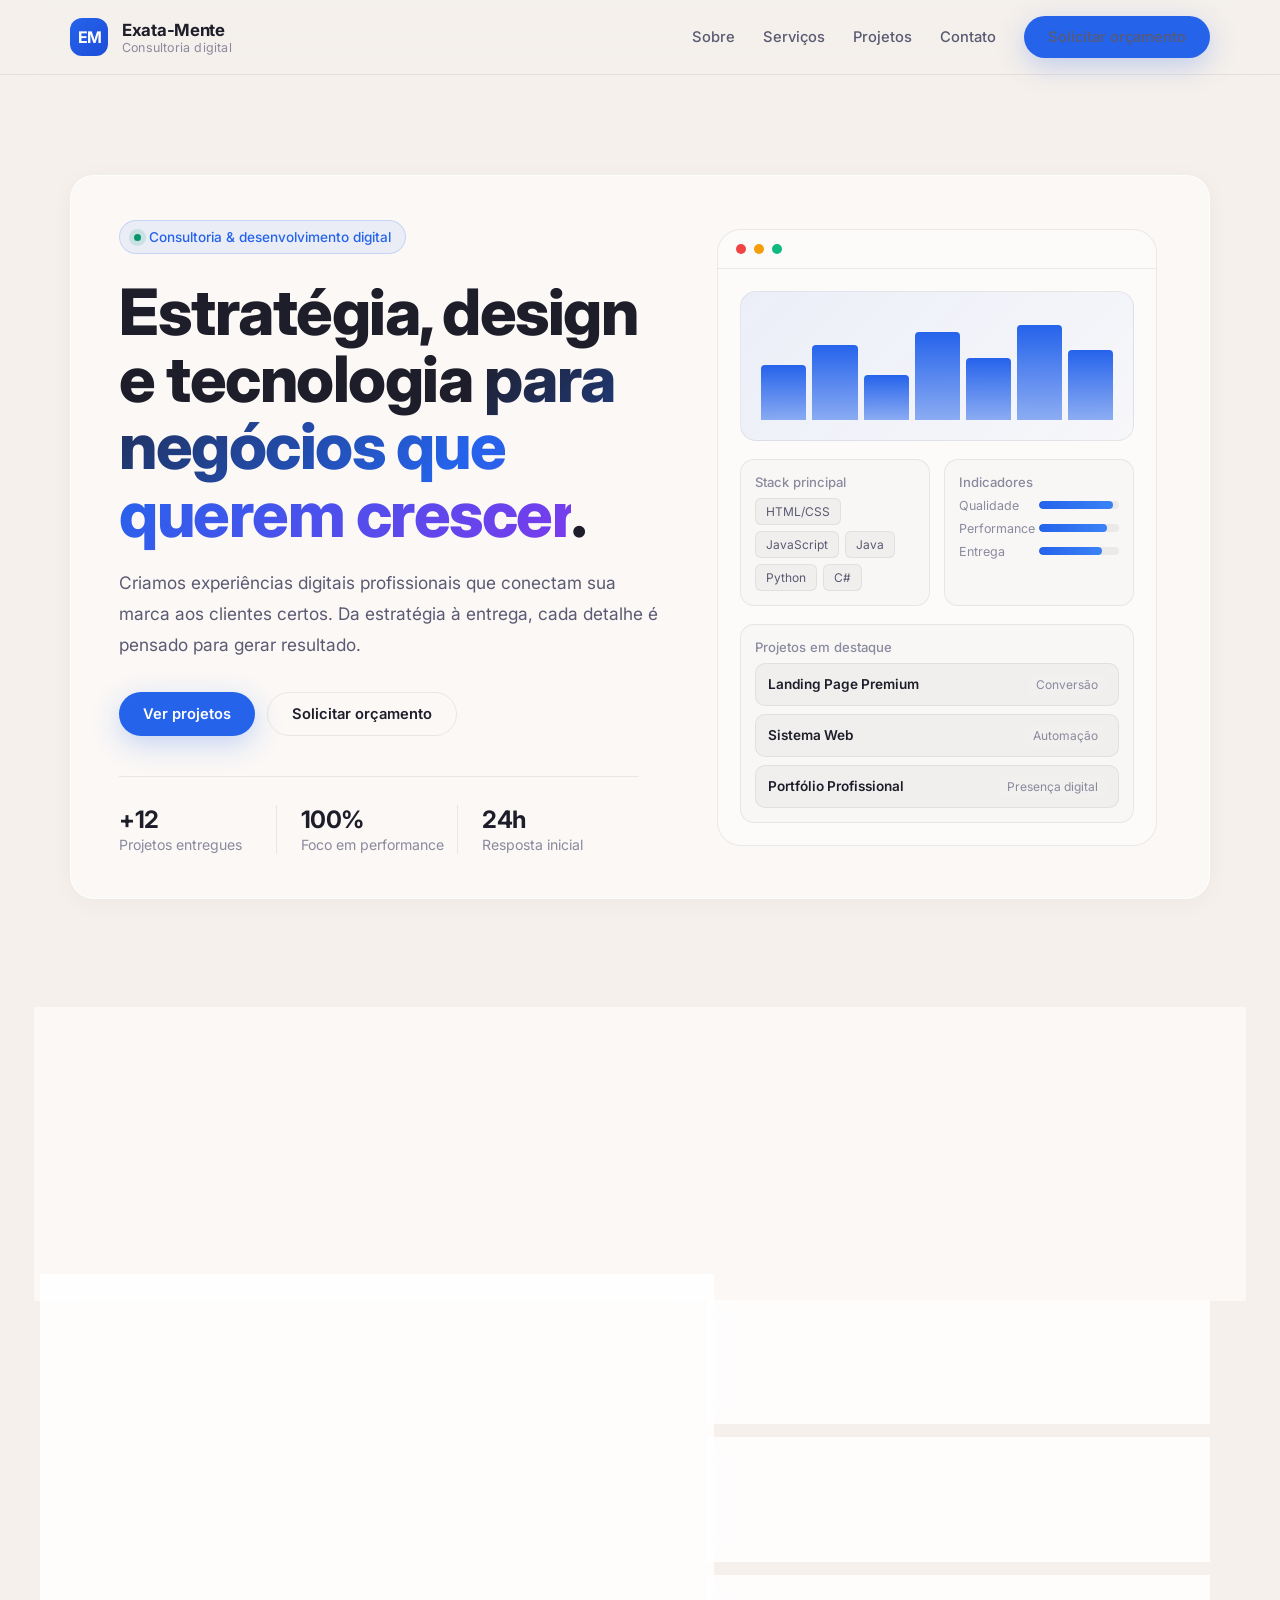
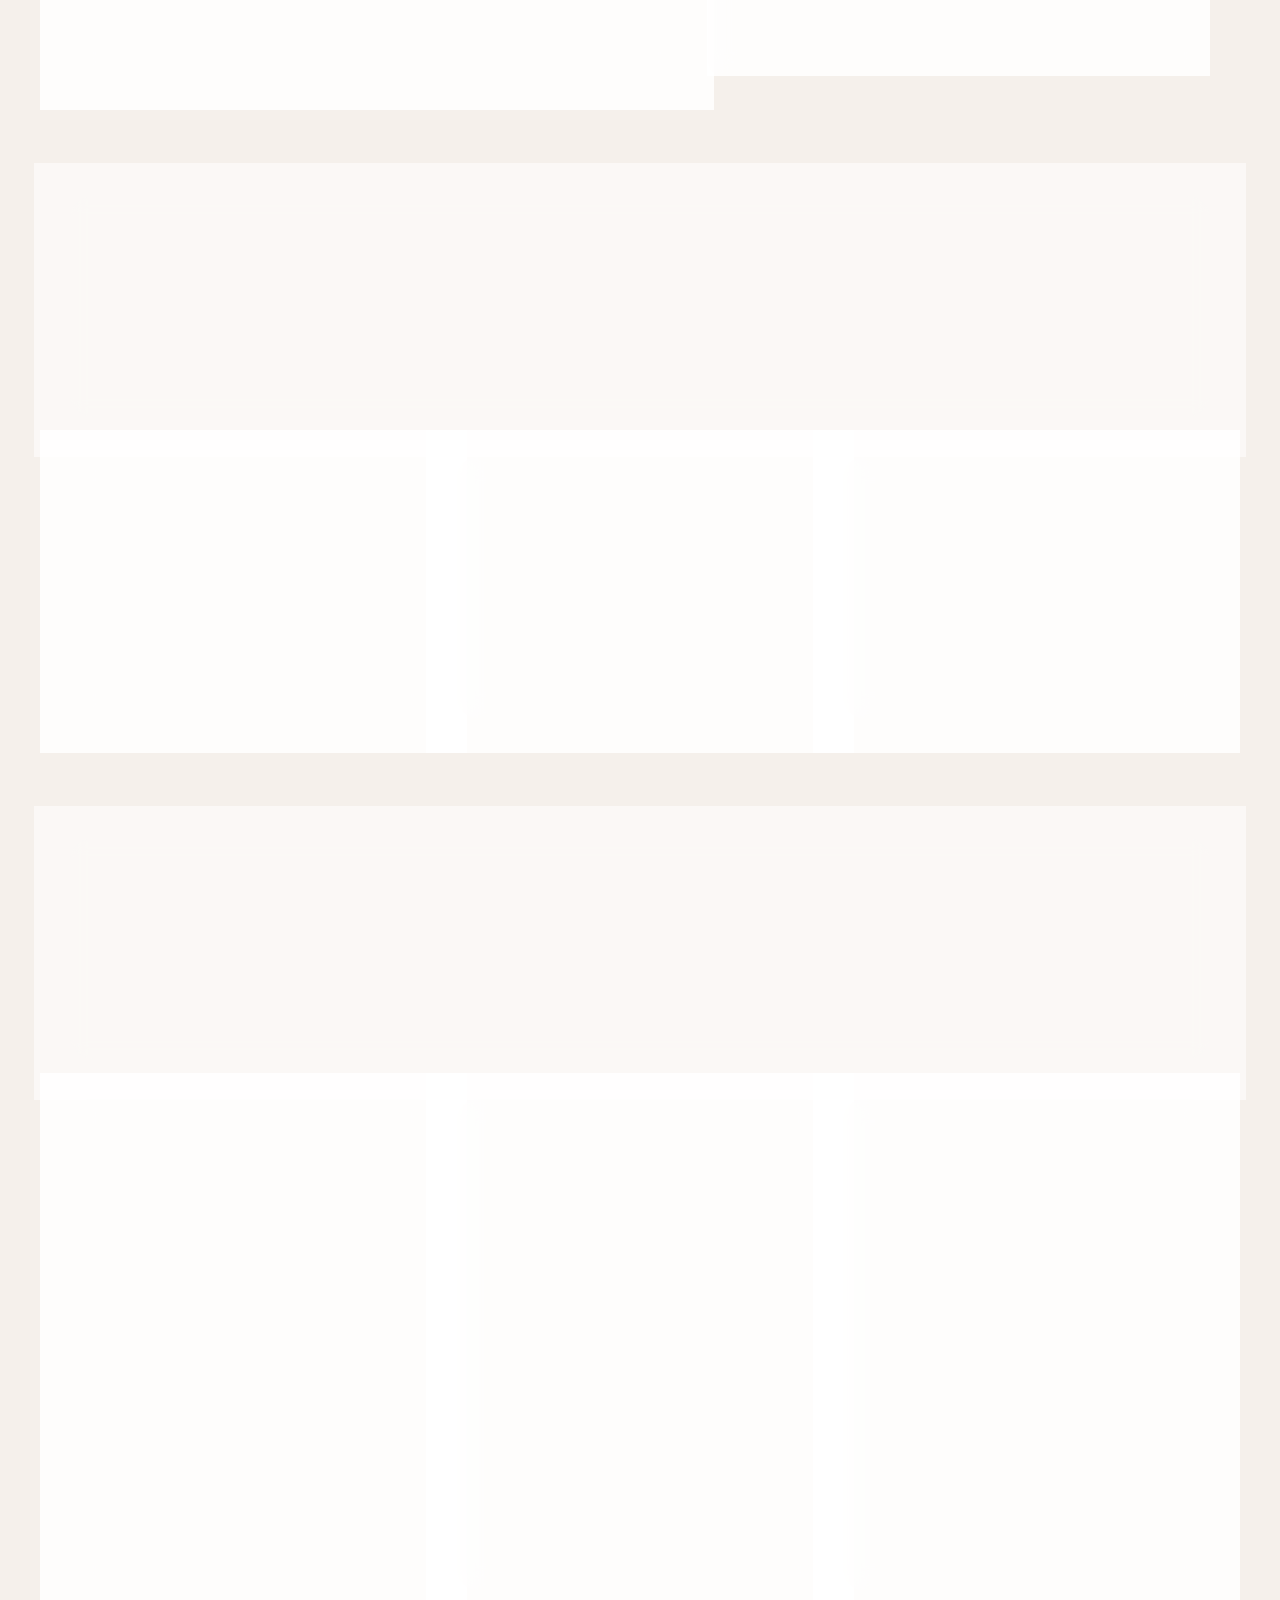
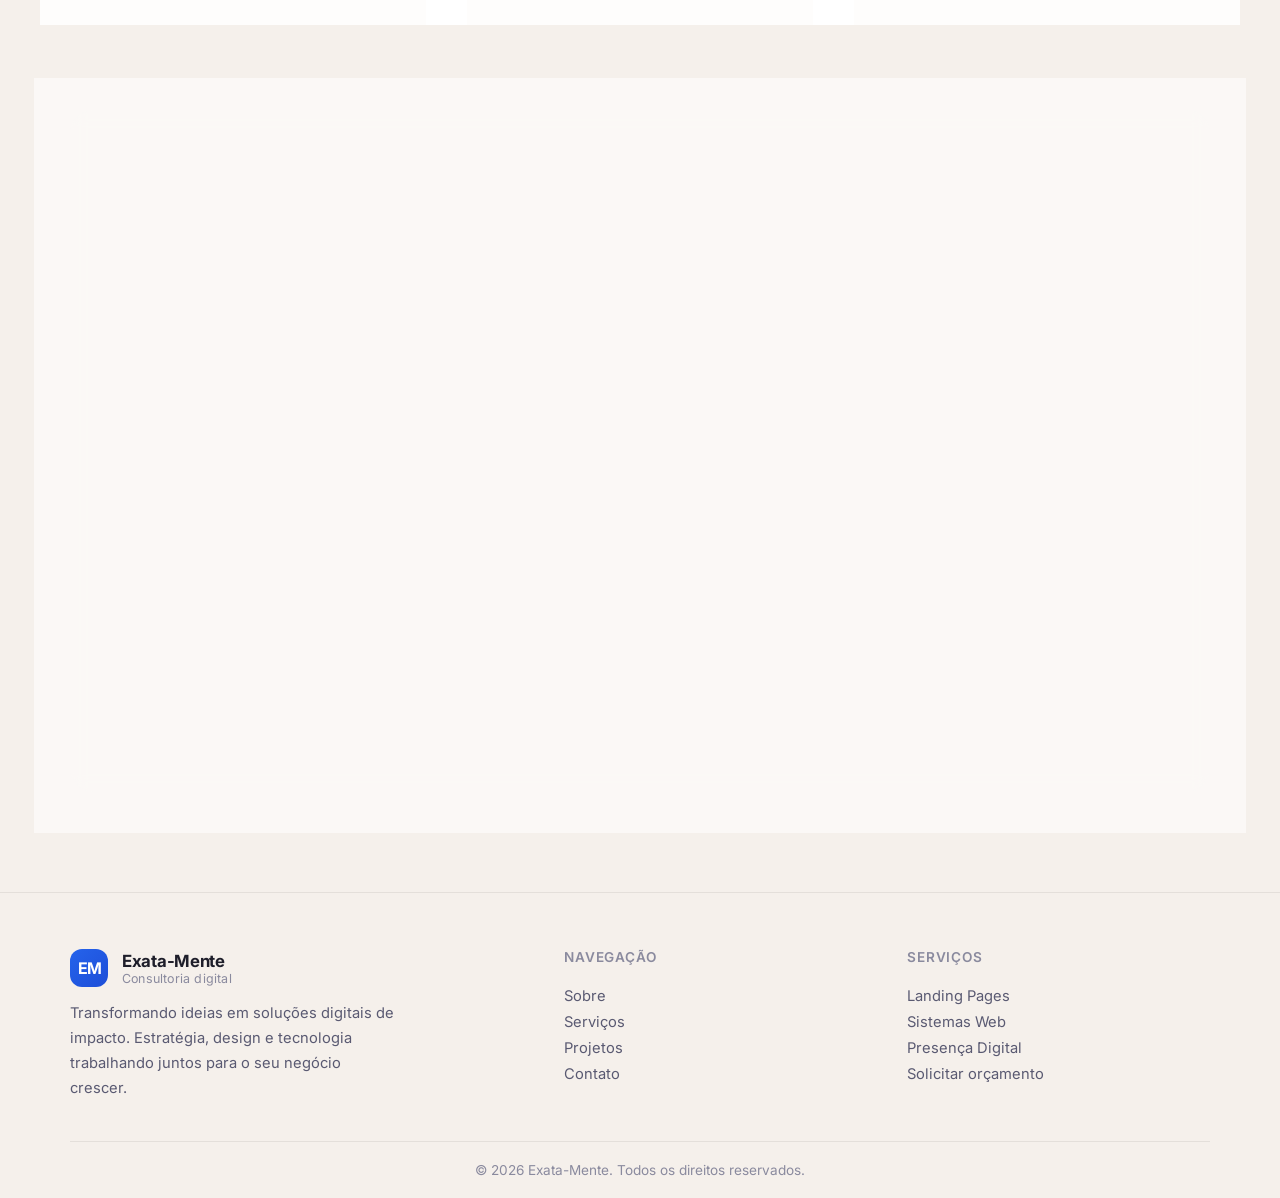
==== commit fdde0026: "Altera layout" ====
--- a/index.html
+++ b/index.html
@@ -7,912 +7,7 @@
   <link rel="preconnect" href="https://fonts.googleapis.com" />
   <link rel="preconnect" href="https://fonts.gstatic.com" crossorigin />
   <link href="https://fonts.googleapis.com/css2?family=Inter:opsz,wght@14..32,400;14..32,500;14..32,600;14..32,700;14..32,800&display=swap" rel="stylesheet" />
-  <style>
-    :root {
-      --bg: #070b14;
-      --bg-soft: #0d1425;
-      --surface: #111b30;
-      --card: rgba(17, 27, 48, 0.78);
-      --card-hover: rgba(22, 34, 56, 0.9);
-      --line: rgba(255, 255, 255, 0.06);
-      --line-hover: rgba(255, 255, 255, 0.12);
-      --text: #edf2fc;
-      --text-secondary: #8b9bb8;
-      --text-muted: #6b7d9a;
-      --primary: #2563eb;
-      --primary-hover: #3b82f6;
-      --primary-soft: rgba(37, 99, 235, 0.1);
-      --accent: #f59e0b;
-      --accent-soft: rgba(245, 158, 11, 0.1);
-      --success: #10b981;
-      --radius: 20px;
-      --radius-sm: 14px;
-      --radius-xs: 10px;
-      --shadow-sm: 0 4px 20px rgba(0, 0, 0, 0.2);
-      --shadow: 0 12px 48px rgba(0, 0, 0, 0.3);
-      --shadow-lg: 0 24px 72px rgba(0, 0, 0, 0.4);
-      --max: 1140px;
-      --font: 'Inter', system-ui, -apple-system, sans-serif;
-    }
-
-    * { margin: 0; padding: 0; box-sizing: border-box; }
-    html { scroll-behavior: smooth; }
-    body {
-      font-family: var(--font);
-      background: var(--bg);
-      color: var(--text);
-      overflow-x: hidden;
-      -webkit-font-smoothing: antialiased;
-    }
-
-    ::selection { background: rgba(37, 99, 235, 0.3); color: white; }
-
-    a { color: inherit; text-decoration: none; }
-
-    .container {
-      width: min(90%, var(--max));
-      margin: 0 auto;
-    }
-
-    /* ----- HEADER ----- */
-    header {
-      position: sticky;
-      top: 0;
-      z-index: 50;
-      backdrop-filter: blur(20px);
-      -webkit-backdrop-filter: blur(20px);
-      background: rgba(7, 11, 20, 0.78);
-      border-bottom: 1px solid var(--line);
-      transition: border-color 0.3s;
-    }
-
-    .nav {
-      display: flex;
-      justify-content: space-between;
-      align-items: center;
-      padding: 16px 0;
-      gap: 18px;
-    }
-
-    .brand {
-      display: flex;
-      align-items: center;
-      gap: 14px;
-    }
-
-    .brand-mark {
-      width: 38px;
-      height: 38px;
-      border-radius: 12px;
-      display: grid;
-      place-items: center;
-      background: linear-gradient(135deg, var(--primary), #1d4ed8);
-      color: white;
-      font-weight: 700;
-      font-size: 16px;
-      letter-spacing: -1px;
-    }
-
-    .brand-text {
-      display: flex;
-      flex-direction: column;
-    }
-
-    .brand-name {
-      font-weight: 700;
-      font-size: 1.05rem;
-      letter-spacing: -0.3px;
-      color: var(--text);
-    }
-
-    .brand-sub {
-      font-size: 0.78rem;
-      color: var(--text-muted);
-      font-weight: 400;
-      letter-spacing: 0.2px;
-    }
-
-    .nav-links {
-      display: flex;
-      align-items: center;
-      gap: 28px;
-    }
-
-    .nav-links a {
-      font-size: 0.92rem;
-      color: var(--text-secondary);
-      font-weight: 500;
-      transition: color 0.2s;
-      position: relative;
-    }
-
-    .nav-links a::after {
-      content: '';
-      position: absolute;
-      bottom: -4px;
-      left: 0;
-      width: 0;
-      height: 2px;
-      background: var(--primary);
-      transition: width 0.25s;
-      border-radius: 2px;
-    }
-
-    .nav-links a:hover {
-      color: var(--text);
-    }
-
-    .nav-links a:hover::after {
-      width: 100%;
-    }
-
-    .btn {
-      display: inline-flex;
-      align-items: center;
-      justify-content: center;
-      gap: 8px;
-      padding: 12px 24px;
-      border-radius: 999px;
-      font-weight: 600;
-      font-size: 0.92rem;
-      font-family: var(--font);
-      transition: all 0.25s;
-      cursor: pointer;
-      border: none;
-      outline: none;
-    }
-
-    .btn-primary {
-      background: var(--primary);
-      color: white;
-      box-shadow: 0 8px 28px rgba(37, 99, 235, 0.25);
-    }
-
-    .btn-primary:hover {
-      background: var(--primary-hover);
-      box-shadow: 0 12px 36px rgba(37, 99, 235, 0.35);
-      transform: translateY(-1px);
-    }
-
-    .btn-ghost {
-      background: transparent;
-      color: var(--text);
-      border: 1px solid var(--line);
-    }
-
-    .btn-ghost:hover {
-      border-color: var(--line-hover);
-      background: rgba(255,255,255,0.03);
-    }
-
-    .btn-ghost-light {
-      background: transparent;
-      color: var(--text-secondary);
-      border: 1px solid var(--line);
-    }
-
-    .btn-ghost-light:hover {
-      border-color: var(--line-hover);
-      color: var(--text);
-    }
-
-    /* ----- HERO ----- */
-    .hero {
-      padding: 100px 0 80px;
-      position: relative;
-    }
-
-    .hero-grid {
-      display: grid;
-      grid-template-columns: 1.1fr 0.9fr;
-      gap: 48px;
-      align-items: center;
-    }
-
-    .hero-tag {
-      display: inline-flex;
-      align-items: center;
-      gap: 8px;
-      padding: 8px 14px;
-      border-radius: 999px;
-      background: var(--primary-soft);
-      border: 1px solid rgba(37, 99, 235, 0.18);
-      color: #93bbfc;
-      font-size: 0.85rem;
-      font-weight: 500;
-      margin-bottom: 24px;
-    }
-
-    .hero-tag-dot {
-      width: 7px;
-      height: 7px;
-      border-radius: 50%;
-      background: var(--success);
-      box-shadow: 0 0 0 5px rgba(16, 185, 129, 0.12);
-    }
-
-    .hero h1 {
-      font-size: clamp(2.4rem, 5vw, 4.5rem);
-      line-height: 1.05;
-      letter-spacing: -1.5px;
-      font-weight: 800;
-      margin-bottom: 20px;
-    }
-
-    .hero h1 span {
-      background: linear-gradient(135deg, #f0f4ff 0%, #93bbfc 50%, #bfa5ff 100%);
-      -webkit-background-clip: text;
-      -webkit-text-fill-color: transparent;
-      background-clip: text;
-    }
-
-    .hero p {
-      color: var(--text-secondary);
-      font-size: 1.08rem;
-      line-height: 1.8;
-      max-width: 56ch;
-      margin-bottom: 32px;
-      font-weight: 400;
-    }
-
-    .hero-actions {
-      display: flex;
-      flex-wrap: wrap;
-      gap: 12px;
-      margin-bottom: 40px;
-    }
-
-    .hero-metrics {
-      display: flex;
-      gap: 0;
-      border-top: 1px solid var(--line);
-      padding-top: 28px;
-      max-width: 520px;
-    }
-
-    .hero-metric {
-      flex: 1;
-    }
-
-    .hero-metric + .hero-metric {
-      border-left: 1px solid var(--line);
-      padding-left: 24px;
-    }
-
-    .hero-metric:not(:first-child) {
-      padding-left: 24px;
-    }
-
-    .hero-metric strong {
-      display: block;
-      font-size: 1.5rem;
-      font-weight: 700;
-      letter-spacing: -0.5px;
-      color: var(--text);
-    }
-
-    .hero-metric span {
-      font-size: 0.88rem;
-      color: var(--text-muted);
-      font-weight: 400;
-    }
-
-    .hero-visual {
-      position: relative;
-      display: flex;
-      align-items: center;
-      justify-content: center;
-    }
-
-    .mock-card {
-      width: min(100%, 440px);
-      border-radius: 24px;
-      background: var(--surface);
-      border: 1px solid var(--line);
-      box-shadow: var(--shadow-lg);
-      overflow: hidden;
-    }
-
-    .mock-header {
-      display: flex;
-      align-items: center;
-      gap: 8px;
-      padding: 14px 18px;
-      border-bottom: 1px solid var(--line);
-    }
-
-    .mock-dot {
-      width: 10px;
-      height: 10px;
-      border-radius: 50%;
-      background: rgba(255,255,255,0.15);
-    }
-
-    .mock-dot:nth-child(1) { background: #ef4444; }
-    .mock-dot:nth-child(2) { background: #f59e0b; }
-    .mock-dot:nth-child(3) { background: #10b981; }
-
-    .mock-body {
-      padding: 22px;
-      display: grid;
-      gap: 18px;
-    }
-
-    .mock-chart {
-      height: 150px;
-      border-radius: 16px;
-      background: linear-gradient(135deg, rgba(37, 99, 235, 0.08), rgba(59, 130, 246, 0.03));
-      border: 1px solid var(--line);
-      position: relative;
-      overflow: hidden;
-    }
-
-    .mock-chart-bars {
-      position: absolute;
-      bottom: 20px;
-      left: 20px;
-      right: 20px;
-      display: flex;
-      align-items: flex-end;
-      gap: 6px;
-      height: 100px;
-    }
-
-    .mock-chart-bar {
-      flex: 1;
-      border-radius: 4px 4px 0 0;
-      background: linear-gradient(180deg, var(--primary), rgba(37, 99, 235, 0.3));
-      min-height: 20px;
-    }
-
-    .mock-chart-bar:nth-child(1) { height: 55%; }
-    .mock-chart-bar:nth-child(2) { height: 75%; }
-    .mock-chart-bar:nth-child(3) { height: 45%; }
-    .mock-chart-bar:nth-child(4) { height: 88%; }
-    .mock-chart-bar:nth-child(5) { height: 62%; }
-    .mock-chart-bar:nth-child(6) { height: 95%; }
-    .mock-chart-bar:nth-child(7) { height: 70%; }
-
-    .mock-grid {
-      display: grid;
-      grid-template-columns: 1fr 1fr;
-      gap: 14px;
-    }
-
-    .mock-item {
-      padding: 14px;
-      border-radius: 14px;
-      border: 1px solid var(--line);
-      background: rgba(255,255,255,0.02);
-    }
-
-    .mock-item-label {
-      font-size: 0.82rem;
-      color: var(--text-muted);
-      margin-bottom: 8px;
-      font-weight: 500;
-    }
-
-    .mock-tags {
-      display: flex;
-      flex-wrap: wrap;
-      gap: 6px;
-    }
-
-    .mock-tag {
-      padding: 5px 10px;
-      border-radius: 6px;
-      font-size: 0.75rem;
-      background: rgba(255,255,255,0.04);
-      border: 1px solid var(--line);
-      color: var(--text-secondary);
-    }
-
-    .mock-progress {
-      display: grid;
-      gap: 8px;
-    }
-
-    .mock-progress-row {
-      display: flex;
-      align-items: center;
-      gap: 10px;
-    }
-
-    .mock-progress-label {
-      font-size: 0.78rem;
-      color: var(--text-muted);
-      width: 70px;
-      flex-shrink: 0;
-    }
-
-    .mock-progress-track {
-      flex: 1;
-      height: 8px;
-      border-radius: 999px;
-      background: rgba(255,255,255,0.05);
-      overflow: hidden;
-    }
-
-    .mock-progress-fill {
-      height: 100%;
-      border-radius: inherit;
-      background: linear-gradient(90deg, var(--primary), #3b82f6);
-    }
-
-    .mock-projects {
-      display: grid;
-      gap: 8px;
-    }
-
-    .mock-project {
-      display: flex;
-      justify-content: space-between;
-      align-items: center;
-      padding: 10px 12px;
-      border-radius: 10px;
-      border: 1px solid var(--line);
-      background: rgba(255,255,255,0.02);
-    }
-
-    .mock-project-name {
-      font-size: 0.85rem;
-      font-weight: 600;
-    }
-
-    .mock-project-tag {
-      font-size: 0.75rem;
-      color: var(--text-muted);
-      padding: 3px 8px;
-      border-radius: 4px;
-      background: rgba(255,255,255,0.04);
-    }
-
-    /* ----- SECTIONS ----- */
-    section {
-      padding: 60px 0;
-      position: relative;
-    }
-
-    .section-label {
-      display: inline-block;
-      font-size: 0.8rem;
-      font-weight: 600;
-      text-transform: uppercase;
-      letter-spacing: 1.2px;
-      color: var(--primary);
-      margin-bottom: 12px;
-    }
-
-    .section-title {
-      font-size: clamp(1.6rem, 3vw, 2.4rem);
-      font-weight: 700;
-      letter-spacing: -0.8px;
-      margin-bottom: 14px;
-    }
-
-    .section-desc {
-      color: var(--text-secondary);
-      line-height: 1.75;
-      max-width: 64ch;
-      font-size: 1rem;
-    }
-
-    .section-header {
-      margin-bottom: 40px;
-    }
-
-    /* ----- CARDS ----- */
-    .card {
-      background: var(--card);
-      border: 1px solid var(--line);
-      border-radius: var(--radius);
-      padding: 28px;
-      box-shadow: var(--shadow-sm);
-      backdrop-filter: blur(12px);
-      -webkit-backdrop-filter: blur(12px);
-      transition: all 0.3s;
-    }
-
-    .card:hover {
-      border-color: var(--line-hover);
-      box-shadow: var(--shadow);
-      background: var(--card-hover);
-      transform: translateY(-2px);
-    }
-
-    .card-icon {
-      width: 48px;
-      height: 48px;
-      border-radius: 14px;
-      display: grid;
-      place-items: center;
-      margin-bottom: 18px;
-      background: var(--primary-soft);
-      border: 1px solid rgba(37, 99, 235, 0.15);
-      font-size: 1.3rem;
-    }
-
-    .card h3 {
-      font-size: 1.1rem;
-      font-weight: 700;
-      margin-bottom: 10px;
-      letter-spacing: -0.2px;
-    }
-
-    .card p {
-      color: var(--text-secondary);
-      line-height: 1.75;
-      font-size: 0.95rem;
-    }
-
-    /* ----- ABOUT ----- */
-    .about-grid {
-      display: grid;
-      grid-template-columns: 1.1fr 0.9fr;
-      gap: 24px;
-      align-items: stretch;
-    }
-
-    .about-list {
-      list-style: none;
-      display: grid;
-      gap: 16px;
-      margin-top: 20px;
-    }
-
-    .about-list li {
-      display: flex;
-      gap: 14px;
-      align-items: flex-start;
-      color: var(--text-secondary);
-      line-height: 1.7;
-      font-size: 0.95rem;
-    }
-
-    .about-list li::before {
-      content: '';
-      width: 6px;
-      height: 6px;
-      border-radius: 50%;
-      background: var(--primary);
-      margin-top: 10px;
-      flex-shrink: 0;
-    }
-
-    .about-features {
-      display: grid;
-      gap: 14px;
-    }
-
-    .about-feature {
-      padding: 20px;
-      border-radius: var(--radius-sm);
-      border: 1px solid var(--line);
-      background: rgba(255,255,255,0.02);
-      transition: all 0.25s;
-    }
-
-    .about-feature:hover {
-      border-color: var(--line-hover);
-      background: rgba(255,255,255,0.04);
-    }
-
-    .about-feature strong {
-      display: block;
-      font-size: 1.05rem;
-      margin-bottom: 6px;
-      font-weight: 700;
-    }
-
-    .about-feature span {
-      color: var(--text-secondary);
-      font-size: 0.92rem;
-      line-height: 1.6;
-    }
-
-    /* ----- SERVICES ----- */
-    .services-grid {
-      display: grid;
-      grid-template-columns: repeat(3, 1fr);
-      gap: 20px;
-    }
-
-    /* ----- PROJECTS ----- */
-    .projects-grid {
-      display: grid;
-      grid-template-columns: repeat(3, 1fr);
-      gap: 20px;
-    }
-
-    .project-thumb {
-      height: 180px;
-      border-radius: 16px;
-      border: 1px solid var(--line);
-      background: linear-gradient(135deg, rgba(37, 99, 235, 0.08), rgba(59, 130, 246, 0.03));
-      margin-bottom: 16px;
-      position: relative;
-      overflow: hidden;
-    }
-
-    .project-thumb::before {
-      content: '';
-      position: absolute;
-      width: 120px;
-      height: 120px;
-      border-radius: 50%;
-      background: rgba(37, 99, 235, 0.08);
-      right: -30px;
-      top: -30px;
-    }
-
-    .project-thumb::after {
-      content: '';
-      position: absolute;
-      width: 60px;
-      height: 60px;
-      border-radius: 50%;
-      background: rgba(245, 158, 11, 0.06);
-      left: 16px;
-      bottom: 16px;
-      box-shadow: 60px -20px 0 0 rgba(37, 99, 235, 0.05);
-    }
-
-    .project-tags {
-      display: flex;
-      flex-wrap: wrap;
-      gap: 6px;
-      margin-bottom: 12px;
-    }
-
-    .project-tags span {
-      padding: 4px 10px;
-      border-radius: 6px;
-      font-size: 0.75rem;
-      background: rgba(255,255,255,0.03);
-      border: 1px solid var(--line);
-      color: var(--text-muted);
-    }
-
-    .project-card h3 {
-      font-size: 1.05rem;
-    }
-
-    .project-links {
-      display: flex;
-      flex-wrap: wrap;
-      gap: 16px;
-      margin-top: 16px;
-      padding-top: 4px;
-    }
-
-    .project-links a {
-      font-size: 0.9rem;
-      font-weight: 600;
-      color: var(--primary);
-      transition: color 0.2s;
-    }
-
-    .project-links a:hover {
-      color: var(--primary-hover);
-    }
-
-    /* ----- CONTACT ----- */
-    .contact-wrapper {
-      display: grid;
-      grid-template-columns: 1fr 1fr;
-      gap: 48px;
-      align-items: start;
-    }
-
-    .contact-info h2 {
-      margin-bottom: 16px;
-    }
-
-    .contact-info p {
-      color: var(--text-secondary);
-      line-height: 1.7;
-      margin-bottom: 24px;
-    }
-
-    .contact-channels {
-      display: grid;
-      gap: 10px;
-    }
-
-    .contact-channel {
-      display: flex;
-      align-items: center;
-      gap: 14px;
-      padding: 14px 18px;
-      border-radius: var(--radius-xs);
-      border: 1px solid var(--line);
-      transition: all 0.2s;
-    }
-
-    .contact-channel:hover {
-      border-color: var(--line-hover);
-      background: rgba(255,255,255,0.02);
-    }
-
-    .contact-channel-icon {
-      width: 40px;
-      height: 40px;
-      border-radius: 10px;
-      display: grid;
-      place-items: center;
-      background: var(--primary-soft);
-      font-size: 1.1rem;
-    }
-
-    .contact-channel-text {
-      display: flex;
-      flex-direction: column;
-    }
-
-    .contact-channel-text small {
-      font-size: 0.78rem;
-      color: var(--text-muted);
-    }
-
-    .contact-channel-text strong {
-      font-size: 0.95rem;
-      font-weight: 600;
-    }
-
-    .contact-form-box {
-      padding: 32px;
-    }
-
-    .form {
-      display: grid;
-      gap: 16px;
-    }
-
-    .field {
-      display: grid;
-      gap: 6px;
-    }
-
-    .field label {
-      font-size: 0.9rem;
-      font-weight: 500;
-      color: var(--text);
-    }
-
-    .field input,
-    .field textarea {
-      width: 100%;
-      padding: 14px 16px;
-      border-radius: var(--radius-xs);
-      border: 1px solid var(--line);
-      background: rgba(255,255,255,0.02);
-      color: var(--text);
-      font: inherit;
-      font-size: 0.95rem;
-      outline: none;
-      transition: all 0.2s;
-    }
-
-    .field input:focus,
-    .field textarea:focus {
-      border-color: var(--primary);
-      box-shadow: 0 0 0 3px rgba(37, 99, 235, 0.12);
-    }
-
-    .field textarea {
-      min-height: 130px;
-      resize: vertical;
-    }
-
-    #form-status {
-      font-size: 0.9rem;
-      line-height: 1.5;
-    }
-
-    /* ----- FOOTER ----- */
-    footer {
-      border-top: 1px solid var(--line);
-      margin-top: 40px;
-    }
-
-    .footer-inner {
-      display: grid;
-      grid-template-columns: 1.5fr 1fr 1fr;
-      gap: 40px;
-      padding: 56px 0 40px;
-    }
-
-    .footer-brand p {
-      color: var(--text-secondary);
-      font-size: 0.92rem;
-      line-height: 1.7;
-      max-width: 36ch;
-      margin-top: 14px;
-    }
-
-    .footer-col h4 {
-      font-size: 0.85rem;
-      font-weight: 600;
-      text-transform: uppercase;
-      letter-spacing: 0.8px;
-      color: var(--text-muted);
-      margin-bottom: 18px;
-    }
-
-    .footer-col a {
-      display: block;
-      color: var(--text-secondary);
-      font-size: 0.92rem;
-      padding: 4px 0;
-      transition: color 0.2s;
-    }
-
-    .footer-col a:hover {
-      color: var(--text);
-    }
-
-    .footer-bottom {
-      border-top: 1px solid var(--line);
-      padding: 20px 0;
-      text-align: center;
-      color: var(--text-muted);
-      font-size: 0.85rem;
-    }
-
-    /* ----- ANIMATIONS ----- */
-    .fade-up {
-      opacity: 0;
-      transform: translateY(24px);
-      transition: opacity 0.6s ease, transform 0.6s ease;
-    }
-
-    .fade-up.show {
-      opacity: 1;
-      transform: translateY(0);
-    }
-
-    .fade-up.show:nth-child(2) { transition-delay: 0.1s; }
-    .fade-up.show:nth-child(3) { transition-delay: 0.2s; }
-
-    /* ----- RESPONSIVE ----- */
-    @media (max-width: 1024px) {
-      .hero-grid {
-        grid-template-columns: 1fr;
-        gap: 40px;
-      }
-      .hero-visual { order: -1; }
-      .mock-card { max-width: 100%; }
-      .hero-metrics { max-width: 100%; }
-    }
-
-    @media (max-width: 768px) {
-      .nav-links a:not(.btn) { display: none; }
-      .about-grid,
-      .contact-wrapper,
-      .footer-inner {
-        grid-template-columns: 1fr;
-      }
-      .services-grid,
-      .projects-grid {
-        grid-template-columns: 1fr;
-      }
-      .mock-grid { grid-template-columns: 1fr; }
-      .hero { padding: 60px 0 50px; }
-      section { padding: 40px 0; }
-      .hero-metrics { flex-direction: column; gap: 16px; }
-      .hero-metric { padding-left: 0 !important; border-left: none !important; }
-      .footer-inner { gap: 28px; }
-    }
-
-    @media (max-width: 480px) {
-      .container { width: 92%; }
-      .hero h1 { font-size: 1.9rem; }
-      .mock-body { padding: 16px; }
-      .contact-form-box { padding: 24px; }
-      .card { padding: 22px; }
-    }
-  </style>
+  <link rel="stylesheet" href="css/style.css" />
 </head>
 <body>
 
@@ -940,104 +35,106 @@
     <!-- HERO -->
     <section class="hero" id="inicio">
       <div class="container">
-        <div class="hero-grid">
-          <div class="fade-up">
-            <div class="hero-tag">
-              <span class="hero-tag-dot"></span>
-              Consultoria & desenvolvimento digital
-            </div>
-            <h1>Estratégia, design e tecnologia <span>para negócios que querem crescer</span>.</h1>
-            <p>
-              Criamos experiências digitais profissionais que conectam sua marca aos clientes certos. 
-              Da estratégia à entrega, cada detalhe é pensado para gerar resultado.
-            </p>
-
-            <div class="hero-actions">
-              <a href="#projetos" class="btn btn-primary">Ver projetos</a>
-              <a href="#contato" class="btn btn-ghost">Solicitar orçamento</a>
-            </div>
-
-            <div class="hero-metrics">
-              <div class="hero-metric">
-                <strong>+12</strong>
-                <span>Projetos entregues</span>
-              </div>
-              <div class="hero-metric">
-                <strong>100%</strong>
-                <span>Foco em performance</span>
-              </div>
-              <div class="hero-metric">
-                <strong>24h</strong>
-                <span>Resposta inicial</span>
-              </div>
-            </div>
-          </div>
-
-          <div class="hero-visual fade-up">
-            <div class="mock-card">
-              <div class="mock-header">
-                <span class="mock-dot"></span>
-                <span class="mock-dot"></span>
-                <span class="mock-dot"></span>
-              </div>
-              <div class="mock-body">
-                <div class="mock-chart">
-                  <div class="mock-chart-bars">
-                    <div class="mock-chart-bar"></div>
-                    <div class="mock-chart-bar"></div>
-                    <div class="mock-chart-bar"></div>
-                    <div class="mock-chart-bar"></div>
-                    <div class="mock-chart-bar"></div>
-                    <div class="mock-chart-bar"></div>
-                    <div class="mock-chart-bar"></div>
-                  </div>
-                </div>
-
-                <div class="mock-grid">
-                  <div class="mock-item">
-                    <div class="mock-item-label">Stack principal</div>
-                    <div class="mock-tags">
-                      <span class="mock-tag">HTML/CSS</span>
-                      <span class="mock-tag">JavaScript</span>
-                      <span class="mock-tag">Java</span>
-                      <span class="mock-tag">Python</span>
-                      <span class="mock-tag">C#</span>
+        <div class="content-frame hero-single">
+          <div class="hero-grid">
+            <div class="fade-up">
+              <div class="hero-tag">
+                <span class="hero-tag-dot"></span>
+                Consultoria & desenvolvimento digital
+              </div>
+              <h1>Estratégia, design e tecnologia <span>para negócios que querem crescer</span>.</h1>
+              <p>
+                Criamos experiências digitais profissionais que conectam sua marca aos clientes certos.
+                Da estratégia à entrega, cada detalhe é pensado para gerar resultado.
+              </p>
+
+              <div class="hero-actions">
+                <a href="#projetos" class="btn btn-primary">Ver projetos</a>
+                <a href="#contato" class="btn btn-ghost">Solicitar orçamento</a>
+              </div>
+
+              <div class="hero-metrics">
+                <div class="hero-metric">
+                  <strong>+12</strong>
+                  <span>Projetos entregues</span>
+                </div>
+                <div class="hero-metric">
+                  <strong>100%</strong>
+                  <span>Foco em performance</span>
+                </div>
+                <div class="hero-metric">
+                  <strong>24h</strong>
+                  <span>Resposta inicial</span>
+                </div>
+              </div>
+            </div>
+
+            <div class="hero-visual fade-up">
+              <div class="mock-card">
+                <div class="mock-header">
+                  <span class="mock-dot"></span>
+                  <span class="mock-dot"></span>
+                  <span class="mock-dot"></span>
+                </div>
+                <div class="mock-body">
+                  <div class="mock-chart">
+                    <div class="mock-chart-bars">
+                      <div class="mock-chart-bar"></div>
+                      <div class="mock-chart-bar"></div>
+                      <div class="mock-chart-bar"></div>
+                      <div class="mock-chart-bar"></div>
+                      <div class="mock-chart-bar"></div>
+                      <div class="mock-chart-bar"></div>
+                      <div class="mock-chart-bar"></div>
                     </div>
                   </div>
 
-                  <div class="mock-item">
-                    <div class="mock-item-label">Indicadores</div>
-                    <div class="mock-progress">
-                      <div class="mock-progress-row">
-                        <span class="mock-progress-label">Qualidade</span>
-                        <div class="mock-progress-track"><div class="mock-progress-fill" style="width:92%"></div></div>
-                      </div>
-                      <div class="mock-progress-row">
-                        <span class="mock-progress-label">Performance</span>
-                        <div class="mock-progress-track"><div class="mock-progress-fill" style="width:85%"></div></div>
-                      </div>
-                      <div class="mock-progress-row">
-                        <span class="mock-progress-label">Entrega</span>
-                        <div class="mock-progress-track"><div class="mock-progress-fill" style="width:78%"></div></div>
+                  <div class="mock-grid">
+                    <div class="mock-item">
+                      <div class="mock-item-label">Stack principal</div>
+                      <div class="mock-tags">
+                        <span class="mock-tag">HTML/CSS</span>
+                        <span class="mock-tag">JavaScript</span>
+                        <span class="mock-tag">Java</span>
+                        <span class="mock-tag">Python</span>
+                        <span class="mock-tag">C#</span>
+                      </div>
+                    </div>
+
+                    <div class="mock-item">
+                      <div class="mock-item-label">Indicadores</div>
+                      <div class="mock-progress">
+                        <div class="mock-progress-row">
+                          <span class="mock-progress-label">Qualidade</span>
+                          <div class="mock-progress-track"><div class="mock-progress-fill" style="width:92%"></div></div>
+                        </div>
+                        <div class="mock-progress-row">
+                          <span class="mock-progress-label">Performance</span>
+                          <div class="mock-progress-track"><div class="mock-progress-fill" style="width:85%"></div></div>
+                        </div>
+                        <div class="mock-progress-row">
+                          <span class="mock-progress-label">Entrega</span>
+                          <div class="mock-progress-track"><div class="mock-progress-fill" style="width:78%"></div></div>
+                        </div>
                       </div>
                     </div>
                   </div>
-                </div>
-
-                <div class="mock-item">
-                  <div class="mock-item-label">Projetos em destaque</div>
-                  <div class="mock-projects">
-                    <div class="mock-project">
-                      <span class="mock-project-name">Landing Page Premium</span>
-                      <span class="mock-project-tag">Conversão</span>
-                    </div>
-                    <div class="mock-project">
-                      <span class="mock-project-name">Sistema Web</span>
-                      <span class="mock-project-tag">Automação</span>
-                    </div>
-                    <div class="mock-project">
-                      <span class="mock-project-name">Portfólio Profissional</span>
-                      <span class="mock-project-tag">Presença digital</span>
+
+                  <div class="mock-item">
+                    <div class="mock-item-label">Projetos em destaque</div>
+                    <div class="mock-projects">
+                      <div class="mock-project">
+                        <span class="mock-project-name">Landing Page Premium</span>
+                        <span class="mock-project-tag">Conversão</span>
+                      </div>
+                      <div class="mock-project">
+                        <span class="mock-project-name">Sistema Web</span>
+                        <span class="mock-project-tag">Automação</span>
+                      </div>
+                      <div class="mock-project">
+                        <span class="mock-project-name">Portfólio Profissional</span>
+                        <span class="mock-project-tag">Presença digital</span>
+                      </div>
                     </div>
                   </div>
                 </div>
@@ -1051,11 +148,11 @@
     <!-- SOBRE -->
     <section id="sobre">
       <div class="container">
-        <div class="section-header fade-up">
+        <div class="section-header fade-up content-frame">
           <span class="section-label">Sobre</span>
           <h2 class="section-title">Presença digital com propósito e estratégia</h2>
           <p class="section-desc">
-            Sua empresa merece mais do que "estar online". Criamos experiências digitais que 
+            Sua empresa merece mais do que "estar online". Criamos experiências digitais que
             geram confiança, conectam com o público certo e convertem visitantes em clientes.
           </p>
         </div>
@@ -1064,8 +161,8 @@
           <div class="card fade-up">
             <h3>Por que escolher a Exata-Mente?</h3>
             <p>
-              Nos primeiros segundos o visitante decide se permanece ou sai. Nossa abordagem 
-              combina estratégia, design e tecnologia para garantir que ele fique, confie e 
+              Nos primeiros segundos o visitante decide se permanece ou sai. Nossa abordagem
+              combina estratégia, design e tecnologia para garantir que ele fique, confie e
               tome a ação que seu negócio precisa.
             </p>
             <ul class="about-list">
@@ -1096,11 +193,11 @@
     <!-- SERVIÇOS -->
     <section id="servicos">
       <div class="container">
-        <div class="section-header fade-up">
+        <div class="section-header fade-up content-frame">
           <span class="section-label">Serviços</span>
           <h2 class="section-title">Soluções que fortalecem sua marca</h2>
           <p class="section-desc">
-            Desenvolvemos soluções digitais sob medida para atrair clientes, fortalecer sua 
+            Desenvolvemos soluções digitais sob medida para atrair clientes, fortalecer sua
             presença online e gerar resultados reais para o seu negócio.
           </p>
         </div>
@@ -1110,7 +207,7 @@
             <div class="card-icon">&#9874;</div>
             <h3>Landing Pages</h3>
             <p>
-              Páginas objetivas e estrategicamente desenhadas para apresentar serviços, 
+              Páginas objetivas e estrategicamente desenhadas para apresentar serviços,
               captar leads qualificados e gerar conversões.
             </p>
           </article>
@@ -1119,7 +216,7 @@
             <div class="card-icon">&#9881;</div>
             <h3>Sistemas & Automações</h3>
             <p>
-              Soluções web personalizadas para organizar processos, centralizar informações 
+              Soluções web personalizadas para organizar processos, centralizar informações
               e otimizar a operação do seu negócio.
             </p>
           </article>
@@ -1128,7 +225,7 @@
             <div class="card-icon">&#9733;</div>
             <h3>Portfólios & Presença Digital</h3>
             <p>
-              Estruturas modernas para apresentar sua marca, reforçar autoridade e valorizar 
+              Estruturas modernas para apresentar sua marca, reforçar autoridade e valorizar
               seus projetos com profissionalismo.
             </p>
           </article>
@@ -1139,47 +236,45 @@
     <!-- PROJETOS -->
     <section id="projetos">
       <div class="container">
-        <div class="section-header fade-up">
+        <div class="section-header fade-up content-frame">
           <span class="section-label">Portfólio</span>
           <h2 class="section-title">Projetos que entregam resultado</h2>
           <p class="section-desc">
-            Cada projeto é desenvolvido com foco em performance, design estratégico e 
+            Cada projeto é desenvolvido com foco em performance, design estratégico e
             impacto real para o negócio do cliente.
           </p>
         </div>
 
         <div class="projects-grid">
           <article class="card project-card fade-up">
-            <div class="project-thumb"></div>
+            <img class="project-thumb-img" src="imagens/Flamby.png" alt="Flamby English Academy" />
             <div class="project-tags">
-              <span>Website</span>
-              <span>UI Moderna</span>
+              <span>Institucional</span>
+              <span>Landing Page</span>
               <span>Responsivo</span>
             </div>
-            <h3>Projeto Alpha</h3>
-            <p>
-              Página institucional com foco em apresentação de marca, autoridade visual e geração de contatos qualificados.
+            <h3>Flamby English Academy</h3>
+            <p>
+              Escola de inglês com aulas personalizadas e atendimento 100% remoto. Site institucional com apresentação da metodologia, depoimentos e contato via WhatsApp.
             </p>
             <div class="project-links">
-              <a href="#">Ver projeto &rarr;</a>
-              <a href="#">Código fonte</a>
+              <a href="https://www.flamby.com.br/" target="_blank" rel="noopener noreferrer">Visitar site &rarr;</a>
             </div>
           </article>
 
           <article class="card project-card fade-up">
-            <div class="project-thumb"></div>
+            <img class="project-thumb-img" src="imagens/JJ_Aviamentos.png" alt="J&J Tecidos e Aviamentos" />
             <div class="project-tags">
-              <span>Sistema Web</span>
-              <span>Dashboard</span>
-              <span>Produtividade</span>
-            </div>
-            <h3>Projeto Beta</h3>
-            <p>
-              Interface para organização de processos com painéis de visualização e fluxo de trabalho simplificado.
+              <span>E-commerce</span>
+              <span>Next.js</span>
+              <span>Carrinho</span>
+            </div>
+            <h3>J&J Tecidos e Aviamentos</h3>
+            <p>
+              E-commerce completo para loja de tecidos e aviamentos, com catálogo por categorias, busca, carrinho lateral e finalização de pedidos via WhatsApp. Desenvolvido com Next.js.
             </p>
             <div class="project-links">
-              <a href="#">Ver projeto &rarr;</a>
-              <a href="#">Detalhes</a>
+              <a href="https://jjaviamentos.com.br/" target="_blank" rel="noopener noreferrer">Visitar site &rarr;</a>
             </div>
           </article>
 
@@ -1190,7 +285,7 @@
               <span>Branding</span>
               <span>Performance</span>
             </div>
-            <h3>Projeto Gamma</h3>
+            <h3>Em produção</h3>
             <p>
               Estrutura visual criada para valorizar cases, fortalecer o posicionamento digital e prender a atenção.
             </p>
@@ -1206,44 +301,15 @@
     <!-- CONTATO -->
     <section id="contato">
       <div class="container">
-        <div class="section-header fade-up">
+        <div class="content-frame fade-up contact-single">
           <span class="section-label">Contato</span>
           <h2 class="section-title">Vamos conversar sobre seu projeto</h2>
           <p class="section-desc">
-            Tem uma ideia ou desafio? Entre em contato e descubra como podemos transformar 
+            Tem uma ideia ou desafio? Entre em contato e descubra como podemos transformar
             suas necessidades em uma solução digital de impacto.
           </p>
-        </div>
-
-        <div class="contact-wrapper fade-up">
-          <div class="contact-info">
-            <div class="contact-channels">
-              <div class="contact-channel">
-                <div class="contact-channel-icon">&#9993;</div>
-                <div class="contact-channel-text">
-                  <small>E-mail</small>
-                  <strong>contato@exata-mente.com</strong>
-                </div>
-              </div>
-              <div class="contact-channel">
-                <div class="contact-channel-icon">&#128222;</div>
-                <div class="contact-channel-text">
-                  <small>Telefone</small>
-                  <strong>(11) 99999-9999</strong>
-                </div>
-              </div>
-              <div class="contact-channel">
-                <div class="contact-channel-icon">&#128205;</div>
-                <div class="contact-channel-text">
-                  <small>Atendimento</small>
-                  <strong>Seg a Sex, 9h às 18h</strong>
-                </div>
-              </div>
-            </div>
-          </div>
-
-          <div class="card contact-form-box">
-            <h3 style="margin-bottom: 20px;">Envie sua mensagem</h3>
+
+          <div class="contact-form-inner">
             <form id="contactForm" class="form"
                   action="https://formspree.io/f/xzdkkjdn" method="POST">
               <div class="field">
@@ -1282,7 +348,7 @@
             </div>
           </a>
           <p>
-            Transformando ideias em soluções digitais de impacto. Estratégia, design e tecnologia 
+            Transformando ideias em soluções digitais de impacto. Estratégia, design e tecnologia
             trabalhando juntos para o seu negócio crescer.
           </p>
         </div>
@@ -1310,51 +376,11 @@
     </div>
   </footer>
 
-  <script>
-    const observer = new IntersectionObserver((entries) => {
-      entries.forEach(entry => {
-        if (entry.isIntersecting) {
-          entry.target.classList.add('show');
-        }
-      });
-    }, { threshold: 0.12 });
-
-    document.querySelectorAll('.fade-up').forEach(el => observer.observe(el));
-
-    const form = document.getElementById('contactForm');
-    const statusText = document.getElementById('form-status');
-    const submitBtn = document.getElementById('submitBtn');
-
-    form.addEventListener('submit', async function (event) {
-      event.preventDefault();
-      statusText.textContent = 'Enviando mensagem...';
-      statusText.style.color = '#8b9bb8';
-      submitBtn.disabled = true;
-      submitBtn.textContent = 'Enviando...';
-
-      try {
-        const response = await fetch(form.action, {
-          method: form.method,
-          body: new FormData(form),
-          headers: { Accept: 'application/json' }
-        });
-
-        if (response.ok) {
-          statusText.textContent = 'Mensagem enviada com sucesso! Entraremos em contato em breve.';
-          statusText.style.color = '#10b981';
-          form.reset();
-        } else {
-          statusText.textContent = 'Não foi possível enviar agora. Tente novamente em instantes.';
-          statusText.style.color = '#f87171';
-        }
-      } catch {
-        statusText.textContent = 'Erro de conexão. Verifique sua internet e tente novamente.';
-        statusText.style.color = '#f87171';
-      }
-
-      submitBtn.disabled = false;
-      submitBtn.textContent = 'Enviar mensagem';
-    });
-  </script>
+  <div id="lightbox" class="lightbox">
+    <button class="lightbox-close" id="lightboxClose">&times;</button>
+    <img class="lightbox-img" id="lightboxImg" src="" alt="" />
+  </div>
+
+  <script src="js/script.js"></script>
 </body>
 </html>
--- a/css/style.css
+++ b/css/style.css
@@ -0,0 +1,941 @@
+:root {
+  --bg: #f5f0eb;
+  --bg-soft: #ede5dc;
+  --surface: #ffffff;
+  --card: rgba(255, 255, 255, 0.85);
+  --card-hover: rgba(255, 255, 255, 0.95);
+  --line: rgba(0, 0, 0, 0.07);
+  --line-hover: rgba(0, 0, 0, 0.14);
+  --text: #1e1e2a;
+  --text-secondary: #5a5a72;
+  --text-muted: #8a8a9e;
+  --primary: #2563eb;
+  --primary-hover: #3b82f6;
+  --primary-soft: rgba(37, 99, 235, 0.08);
+  --accent: #d97706;
+  --accent-soft: rgba(217, 119, 6, 0.08);
+  --success: #059669;
+  --radius: 20px;
+  --radius-sm: 14px;
+  --radius-xs: 10px;
+  --shadow-sm: 0 4px 20px rgba(0, 0, 0, 0.06);
+  --shadow: 0 12px 48px rgba(0, 0, 0, 0.08);
+  --shadow-lg: 0 24px 72px rgba(0, 0, 0, 0.1);
+  --max: 1140px;
+  --font: 'Inter', system-ui, -apple-system, sans-serif;
+}
+
+* { margin: 0; padding: 0; box-sizing: border-box; }
+html { scroll-behavior: smooth; }
+body {
+  font-family: var(--font);
+  background: var(--bg);
+  color: var(--text);
+  overflow-x: hidden;
+  -webkit-font-smoothing: antialiased;
+}
+
+::selection { background: rgba(37, 99, 235, 0.15); color: var(--text); }
+
+a { color: inherit; text-decoration: none; }
+
+.container {
+  width: min(90%, var(--max));
+  margin: 0 auto;
+}
+
+/* ----- HEADER ----- */
+header {
+  position: sticky;
+  top: 0;
+  z-index: 50;
+  backdrop-filter: blur(20px);
+  -webkit-backdrop-filter: blur(20px);
+  background: rgba(245, 240, 235, 0.82);
+  border-bottom: 1px solid var(--line);
+  transition: border-color 0.3s;
+}
+
+.nav {
+  display: flex;
+  justify-content: space-between;
+  align-items: center;
+  padding: 16px 0;
+  gap: 18px;
+}
+
+.brand {
+  display: flex;
+  align-items: center;
+  gap: 14px;
+}
+
+.brand-mark {
+  width: 38px;
+  height: 38px;
+  border-radius: 12px;
+  display: grid;
+  place-items: center;
+  background: linear-gradient(135deg, var(--primary), #1d4ed8);
+  color: white;
+  font-weight: 700;
+  font-size: 16px;
+  letter-spacing: -1px;
+}
+
+.brand-text {
+  display: flex;
+  flex-direction: column;
+}
+
+.brand-name {
+  font-weight: 700;
+  font-size: 1.05rem;
+  letter-spacing: -0.3px;
+  color: var(--text);
+}
+
+.brand-sub {
+  font-size: 0.78rem;
+  color: var(--text-muted);
+  font-weight: 400;
+  letter-spacing: 0.2px;
+}
+
+.nav-links {
+  display: flex;
+  align-items: center;
+  gap: 28px;
+}
+
+.nav-links a {
+  font-size: 0.92rem;
+  color: var(--text-secondary);
+  font-weight: 500;
+  transition: color 0.2s;
+  position: relative;
+}
+
+.nav-links a::after {
+  content: '';
+  position: absolute;
+  bottom: -4px;
+  left: 0;
+  width: 0;
+  height: 2px;
+  background: var(--primary);
+  transition: width 0.25s;
+  border-radius: 2px;
+}
+
+.nav-links a:hover {
+  color: var(--text);
+}
+
+.nav-links a:hover::after {
+  width: 100%;
+}
+
+.btn {
+  display: inline-flex;
+  align-items: center;
+  justify-content: center;
+  gap: 8px;
+  padding: 12px 24px;
+  border-radius: 999px;
+  font-weight: 600;
+  font-size: 0.92rem;
+  font-family: var(--font);
+  transition: all 0.25s;
+  cursor: pointer;
+  border: none;
+  outline: none;
+}
+
+.btn-primary {
+  background: var(--primary);
+  color: white;
+  box-shadow: 0 8px 28px rgba(37, 99, 235, 0.25);
+}
+
+.btn-primary:hover {
+  background: var(--primary-hover);
+  box-shadow: 0 12px 36px rgba(37, 99, 235, 0.35);
+  transform: translateY(-1px);
+}
+
+.btn-ghost {
+  background: transparent;
+  color: var(--text);
+  border: 1px solid var(--line);
+}
+
+.btn-ghost:hover {
+  border-color: var(--line-hover);
+  background: rgba(0,0,0,0.03);
+}
+
+.btn-ghost-light {
+  background: transparent;
+  color: var(--text-secondary);
+  border: 1px solid var(--line);
+}
+
+.btn-ghost-light:hover {
+  border-color: var(--line-hover);
+  color: var(--text);
+}
+
+/* ----- CONTENT FRAME ----- */
+.content-frame {
+  background: rgba(255, 255, 255, 0.55);
+  border: 1px solid rgba(255, 255, 255, 0.8);
+  border-radius: 24px;
+  padding: 36px 40px;
+  backdrop-filter: blur(8px);
+  -webkit-backdrop-filter: blur(8px);
+  box-shadow: 0 4px 24px rgba(0, 0, 0, 0.04);
+}
+
+/* ----- HERO ----- */
+.hero {
+  padding: 100px 0 80px;
+  position: relative;
+}
+
+.hero-single {
+  padding: 44px 48px;
+}
+
+.hero-single .mock-card {
+  box-shadow: none;
+  border-color: var(--line);
+  background: rgba(255, 255, 255, 0.4);
+}
+
+.hero-grid {
+  display: grid;
+  grid-template-columns: 1.1fr 0.9fr;
+  gap: 48px;
+  align-items: center;
+}
+
+.hero-tag {
+  display: inline-flex;
+  align-items: center;
+  gap: 8px;
+  padding: 8px 14px;
+  border-radius: 999px;
+  background: var(--primary-soft);
+  border: 1px solid rgba(37, 99, 235, 0.18);
+  color: var(--primary);
+  font-size: 0.85rem;
+  font-weight: 500;
+  margin-bottom: 24px;
+}
+
+.hero-tag-dot {
+  width: 7px;
+  height: 7px;
+  border-radius: 50%;
+  background: var(--success);
+  box-shadow: 0 0 0 5px rgba(5, 150, 105, 0.14);
+}
+
+.hero h1 {
+  font-size: clamp(2.4rem, 5vw, 4.5rem);
+  line-height: 1.05;
+  letter-spacing: -1.5px;
+  font-weight: 800;
+  margin-bottom: 20px;
+}
+
+.hero h1 span {
+  background: linear-gradient(135deg, #1e1e2a 0%, #2563eb 50%, #7c3aed 100%);
+  -webkit-background-clip: text;
+  -webkit-text-fill-color: transparent;
+  background-clip: text;
+}
+
+.hero p {
+  color: var(--text-secondary);
+  font-size: 1.08rem;
+  line-height: 1.8;
+  max-width: 56ch;
+  margin-bottom: 32px;
+  font-weight: 400;
+}
+
+.hero-actions {
+  display: flex;
+  flex-wrap: wrap;
+  gap: 12px;
+  margin-bottom: 40px;
+}
+
+.hero-metrics {
+  display: flex;
+  gap: 0;
+  border-top: 1px solid var(--line);
+  padding-top: 28px;
+  max-width: 520px;
+}
+
+.hero-metric {
+  flex: 1;
+}
+
+.hero-metric + .hero-metric {
+  border-left: 1px solid var(--line);
+  padding-left: 24px;
+}
+
+.hero-metric:not(:first-child) {
+  padding-left: 24px;
+}
+
+.hero-metric strong {
+  display: block;
+  font-size: 1.5rem;
+  font-weight: 700;
+  letter-spacing: -0.5px;
+  color: var(--text);
+}
+
+.hero-metric span {
+  font-size: 0.88rem;
+  color: var(--text-muted);
+  font-weight: 400;
+}
+
+.hero-visual {
+  position: relative;
+  display: flex;
+  align-items: center;
+  justify-content: center;
+}
+
+.mock-card {
+  width: min(100%, 440px);
+  border-radius: 24px;
+  background: var(--surface);
+  border: 1px solid var(--line);
+  box-shadow: var(--shadow-lg);
+  overflow: hidden;
+}
+
+.mock-header {
+  display: flex;
+  align-items: center;
+  gap: 8px;
+  padding: 14px 18px;
+  border-bottom: 1px solid var(--line);
+}
+
+.mock-dot {
+  width: 10px;
+  height: 10px;
+  border-radius: 50%;
+  background: rgba(255,255,255,0.15);
+}
+
+.mock-dot:nth-child(1) { background: #ef4444; }
+.mock-dot:nth-child(2) { background: #f59e0b; }
+.mock-dot:nth-child(3) { background: #10b981; }
+
+.mock-body {
+  padding: 22px;
+  display: grid;
+  gap: 18px;
+}
+
+.mock-chart {
+  height: 150px;
+  border-radius: 16px;
+  background: linear-gradient(135deg, rgba(37, 99, 235, 0.08), rgba(59, 130, 246, 0.03));
+  border: 1px solid var(--line);
+  position: relative;
+  overflow: hidden;
+}
+
+.mock-chart-bars {
+  position: absolute;
+  bottom: 20px;
+  left: 20px;
+  right: 20px;
+  display: flex;
+  align-items: flex-end;
+  gap: 6px;
+  height: 100px;
+}
+
+.mock-chart-bar {
+  flex: 1;
+  border-radius: 4px 4px 0 0;
+  background: linear-gradient(180deg, var(--primary), rgba(37, 99, 235, 0.5));
+  min-height: 20px;
+}
+
+.mock-chart-bar:nth-child(1) { height: 55%; }
+.mock-chart-bar:nth-child(2) { height: 75%; }
+.mock-chart-bar:nth-child(3) { height: 45%; }
+.mock-chart-bar:nth-child(4) { height: 88%; }
+.mock-chart-bar:nth-child(5) { height: 62%; }
+.mock-chart-bar:nth-child(6) { height: 95%; }
+.mock-chart-bar:nth-child(7) { height: 70%; }
+
+.mock-grid {
+  display: grid;
+  grid-template-columns: 1fr 1fr;
+  gap: 14px;
+}
+
+.mock-item {
+  padding: 14px;
+  border-radius: 14px;
+  border: 1px solid var(--line);
+  background: rgba(0,0,0,0.015);
+}
+
+.mock-item-label {
+  font-size: 0.82rem;
+  color: var(--text-muted);
+  margin-bottom: 8px;
+  font-weight: 500;
+}
+
+.mock-tags {
+  display: flex;
+  flex-wrap: wrap;
+  gap: 6px;
+}
+
+.mock-tag {
+  padding: 5px 10px;
+  border-radius: 6px;
+  font-size: 0.75rem;
+  background: rgba(0,0,0,0.03);
+  border: 1px solid var(--line);
+  color: var(--text-secondary);
+}
+
+.mock-progress {
+  display: grid;
+  gap: 8px;
+}
+
+.mock-progress-row {
+  display: flex;
+  align-items: center;
+  gap: 10px;
+}
+
+.mock-progress-label {
+  font-size: 0.78rem;
+  color: var(--text-muted);
+  width: 70px;
+  flex-shrink: 0;
+}
+
+.mock-progress-track {
+  flex: 1;
+  height: 8px;
+  border-radius: 999px;
+  background: rgba(0,0,0,0.05);
+  overflow: hidden;
+}
+
+.mock-progress-fill {
+  height: 100%;
+  border-radius: inherit;
+  background: linear-gradient(90deg, var(--primary), #3b82f6);
+}
+
+.mock-projects {
+  display: grid;
+  gap: 8px;
+}
+
+.mock-project {
+  display: flex;
+  justify-content: space-between;
+  align-items: center;
+  padding: 10px 12px;
+  border-radius: 10px;
+  border: 1px solid var(--line);
+  background: rgba(0,0,0,0.03);
+}
+
+.mock-project-name {
+  font-size: 0.85rem;
+  font-weight: 600;
+}
+
+.mock-project-tag {
+  font-size: 0.75rem;
+  color: var(--text-muted);
+  padding: 3px 8px;
+  border-radius: 4px;
+  background: rgba(255,255,255,0.04);
+}
+
+/* ----- SECTIONS ----- */
+section {
+  padding: 60px 0;
+  position: relative;
+}
+
+.section-label {
+  display: inline-block;
+  font-size: 0.8rem;
+  font-weight: 600;
+  text-transform: uppercase;
+  letter-spacing: 1.2px;
+  color: var(--primary);
+  margin-bottom: 12px;
+}
+
+.section-title {
+  font-size: clamp(1.6rem, 3vw, 2.4rem);
+  font-weight: 700;
+  letter-spacing: -0.8px;
+  margin-bottom: 14px;
+}
+
+.section-desc {
+  color: var(--text-secondary);
+  line-height: 1.75;
+  max-width: 64ch;
+  font-size: 1rem;
+}
+
+.section-header {
+  margin-bottom: 40px;
+}
+
+/* ----- CARDS ----- */
+.card {
+  background: var(--card);
+  border: 1px solid var(--line);
+  border-radius: var(--radius);
+  padding: 28px;
+  box-shadow: var(--shadow-sm);
+  backdrop-filter: blur(12px);
+  -webkit-backdrop-filter: blur(12px);
+  transition: all 0.3s;
+}
+
+.card:hover {
+  border-color: var(--line-hover);
+  box-shadow: var(--shadow);
+  background: var(--card-hover);
+  transform: translateY(-2px);
+}
+
+.card-icon {
+  width: 48px;
+  height: 48px;
+  border-radius: 14px;
+  display: grid;
+  place-items: center;
+  margin-bottom: 18px;
+  background: var(--primary-soft);
+  border: 1px solid rgba(37, 99, 235, 0.15);
+  font-size: 1.3rem;
+}
+
+.card h3 {
+  font-size: 1.1rem;
+  font-weight: 700;
+  margin-bottom: 10px;
+  letter-spacing: -0.2px;
+}
+
+.card p {
+  color: var(--text-secondary);
+  line-height: 1.75;
+  font-size: 0.95rem;
+}
+
+/* ----- ABOUT ----- */
+.about-grid {
+  display: grid;
+  grid-template-columns: 1.1fr 0.9fr;
+  gap: 24px;
+  align-items: stretch;
+}
+
+.about-list {
+  list-style: none;
+  display: grid;
+  gap: 16px;
+  margin-top: 20px;
+}
+
+.about-list li {
+  display: flex;
+  gap: 14px;
+  align-items: flex-start;
+  color: var(--text-secondary);
+  line-height: 1.7;
+  font-size: 0.95rem;
+}
+
+.about-list li::before {
+  content: '';
+  width: 6px;
+  height: 6px;
+  border-radius: 50%;
+  background: var(--primary);
+  margin-top: 10px;
+  flex-shrink: 0;
+}
+
+.about-features {
+  display: grid;
+  gap: 14px;
+}
+
+.about-feature {
+  padding: 20px;
+  border-radius: var(--radius-sm);
+  border: 1px solid var(--line);
+  background: var(--card);
+  backdrop-filter: blur(12px);
+  -webkit-backdrop-filter: blur(12px);
+  transition: all 0.25s;
+}
+
+.about-feature:hover {
+  border-color: var(--line-hover);
+  background: var(--card-hover);
+}
+
+.about-feature strong {
+  display: block;
+  font-size: 1.05rem;
+  margin-bottom: 6px;
+  font-weight: 700;
+}
+
+.about-feature span {
+  color: var(--text-secondary);
+  font-size: 0.92rem;
+  line-height: 1.6;
+}
+
+/* ----- SERVICES ----- */
+.services-grid {
+  display: grid;
+  grid-template-columns: repeat(3, 1fr);
+  gap: 20px;
+}
+
+/* ----- PROJECTS ----- */
+.projects-grid {
+  display: grid;
+  grid-template-columns: repeat(3, 1fr);
+  gap: 20px;
+}
+
+.project-thumb {
+  height: 180px;
+  border-radius: 16px;
+  border: 1px solid var(--line);
+  background: linear-gradient(135deg, rgba(37, 99, 235, 0.06), rgba(37, 99, 235, 0.02));
+  margin-bottom: 16px;
+  position: relative;
+  overflow: hidden;
+}
+
+.project-thumb-img {
+  width: 100%;
+  height: 180px;
+  object-fit: cover;
+  border-radius: 16px;
+  border: 1px solid var(--line);
+  margin-bottom: 16px;
+  display: block;
+  background: var(--bg-soft);
+}
+
+.project-thumb::before {
+  content: '';
+  position: absolute;
+  width: 120px;
+  height: 120px;
+  border-radius: 50%;
+  background: rgba(37, 99, 235, 0.06);
+  right: -30px;
+  top: -30px;
+}
+
+.project-thumb::after {
+  content: '';
+  position: absolute;
+  width: 60px;
+  height: 60px;
+  border-radius: 50%;
+  background: rgba(217, 119, 6, 0.05);
+  left: 16px;
+  bottom: 16px;
+  box-shadow: 60px -20px 0 0 rgba(37, 99, 235, 0.04);
+}
+
+.project-tags {
+  display: flex;
+  flex-wrap: wrap;
+  gap: 6px;
+  margin-bottom: 12px;
+}
+
+.project-tags span {
+  padding: 4px 10px;
+  border-radius: 6px;
+  font-size: 0.75rem;
+  background: rgba(0,0,0,0.03);
+  border: 1px solid var(--line);
+  color: var(--text-muted);
+}
+
+.project-card h3 {
+  font-size: 1.05rem;
+}
+
+.project-links {
+  display: flex;
+  flex-wrap: wrap;
+  gap: 16px;
+  margin-top: 16px;
+  padding-top: 4px;
+}
+
+.project-links a {
+  font-size: 0.9rem;
+  font-weight: 600;
+  color: var(--primary);
+  transition: color 0.2s;
+}
+
+.project-links a:hover {
+  color: var(--primary-hover);
+}
+
+/* ----- CONTACT ----- */
+.contact-single {
+  text-align: center;
+  padding: 48px;
+}
+
+.contact-single .section-title {
+  margin-bottom: 12px;
+}
+
+.contact-single .section-desc {
+  margin: 0 auto 36px;
+}
+
+.contact-form-inner {
+  max-width: 640px;
+  margin: 0 auto;
+  text-align: left;
+}
+
+.form {
+  display: grid;
+  gap: 16px;
+}
+
+.field {
+  display: grid;
+  gap: 6px;
+}
+
+.field label {
+  font-size: 0.9rem;
+  font-weight: 500;
+  color: var(--text);
+}
+
+.field input,
+.field textarea {
+  width: 100%;
+  padding: 14px 16px;
+  border-radius: var(--radius-xs);
+  border: 1px solid var(--line);
+  background: rgba(0,0,0,0.02);
+  color: var(--text);
+  font: inherit;
+  font-size: 0.95rem;
+  outline: none;
+  transition: all 0.2s;
+}
+
+.field input:focus,
+.field textarea:focus {
+  border-color: var(--primary);
+  box-shadow: 0 0 0 3px rgba(37, 99, 235, 0.12);
+}
+
+.field textarea {
+  min-height: 130px;
+  resize: vertical;
+}
+
+#form-status {
+  font-size: 0.9rem;
+  line-height: 1.5;
+}
+
+/* ----- FOOTER ----- */
+footer {
+  border-top: 1px solid var(--line);
+  margin-top: 40px;
+}
+
+.footer-inner {
+  display: grid;
+  grid-template-columns: 1.5fr 1fr 1fr;
+  gap: 40px;
+  padding: 56px 0 40px;
+}
+
+.footer-brand p {
+  color: var(--text-secondary);
+  font-size: 0.92rem;
+  line-height: 1.7;
+  max-width: 36ch;
+  margin-top: 14px;
+}
+
+.footer-col h4 {
+  font-size: 0.85rem;
+  font-weight: 600;
+  text-transform: uppercase;
+  letter-spacing: 0.8px;
+  color: var(--text-muted);
+  margin-bottom: 18px;
+}
+
+.footer-col a {
+  display: block;
+  color: var(--text-secondary);
+  font-size: 0.92rem;
+  padding: 4px 0;
+  transition: color 0.2s;
+}
+
+.footer-col a:hover {
+  color: var(--text);
+}
+
+.footer-bottom {
+  border-top: 1px solid var(--line);
+  padding: 20px 0;
+  text-align: center;
+  color: var(--text-muted);
+  font-size: 0.85rem;
+}
+
+/* ----- ANIMATIONS ----- */
+.fade-up {
+  opacity: 0;
+  transform: translateY(24px);
+  transition: opacity 0.6s ease, transform 0.6s ease;
+}
+
+.fade-up.show {
+  opacity: 1;
+  transform: translateY(0);
+}
+
+.fade-up.show:nth-child(2) { transition-delay: 0.1s; }
+.fade-up.show:nth-child(3) { transition-delay: 0.2s; }
+
+/* ----- LIGHTBOX ----- */
+.lightbox {
+  display: none;
+  position: fixed;
+  inset: 0;
+  z-index: 999;
+  background: rgba(0, 0, 0, 0.85);
+  backdrop-filter: blur(12px);
+  -webkit-backdrop-filter: blur(12px);
+  justify-content: center;
+  align-items: center;
+  padding: 32px;
+  cursor: zoom-out;
+}
+
+.lightbox.open {
+  display: flex;
+}
+
+.lightbox-img {
+  max-width: 100%;
+  max-height: 90vh;
+  border-radius: 16px;
+  box-shadow: 0 24px 80px rgba(0, 0, 0, 0.6);
+  object-fit: contain;
+  cursor: default;
+}
+
+.lightbox-close {
+  position: absolute;
+  top: 20px;
+  right: 24px;
+  background: none;
+  border: none;
+  color: white;
+  font-size: 2.4rem;
+  cursor: pointer;
+  opacity: 0.6;
+  transition: opacity 0.2s;
+  line-height: 1;
+}
+
+.lightbox-close:hover {
+  opacity: 1;
+}
+
+.project-thumb-img {
+  cursor: zoom-in;
+}
+
+/* ----- RESPONSIVE ----- */
+@media (max-width: 1024px) {
+  .hero-grid {
+    grid-template-columns: 1fr;
+    gap: 40px;
+  }
+  .hero-visual { order: -1; }
+  .mock-card { max-width: 100%; }
+  .hero-metrics { max-width: 100%; }
+}
+
+@media (max-width: 768px) {
+  .nav-links a:not(.btn) { display: none; }
+  .about-grid,
+  .footer-inner {
+    grid-template-columns: 1fr;
+  }
+  .services-grid,
+  .projects-grid {
+    grid-template-columns: 1fr;
+  }
+  .mock-grid { grid-template-columns: 1fr; }
+  .hero { padding: 60px 0 50px; }
+  .hero-single { padding: 28px 24px; }
+  section { padding: 40px 0; }
+  .hero-metrics { flex-direction: column; gap: 16px; }
+  .hero-metric { padding-left: 0 !important; border-left: none !important; }
+  .footer-inner { gap: 28px; }
+}
+
+@media (max-width: 480px) {
+  .container { width: 92%; }
+  .hero h1 { font-size: 1.9rem; }
+  .mock-body { padding: 16px; }
+  .contact-single { padding: 28px 24px; }
+  .card { padding: 22px; }
+}
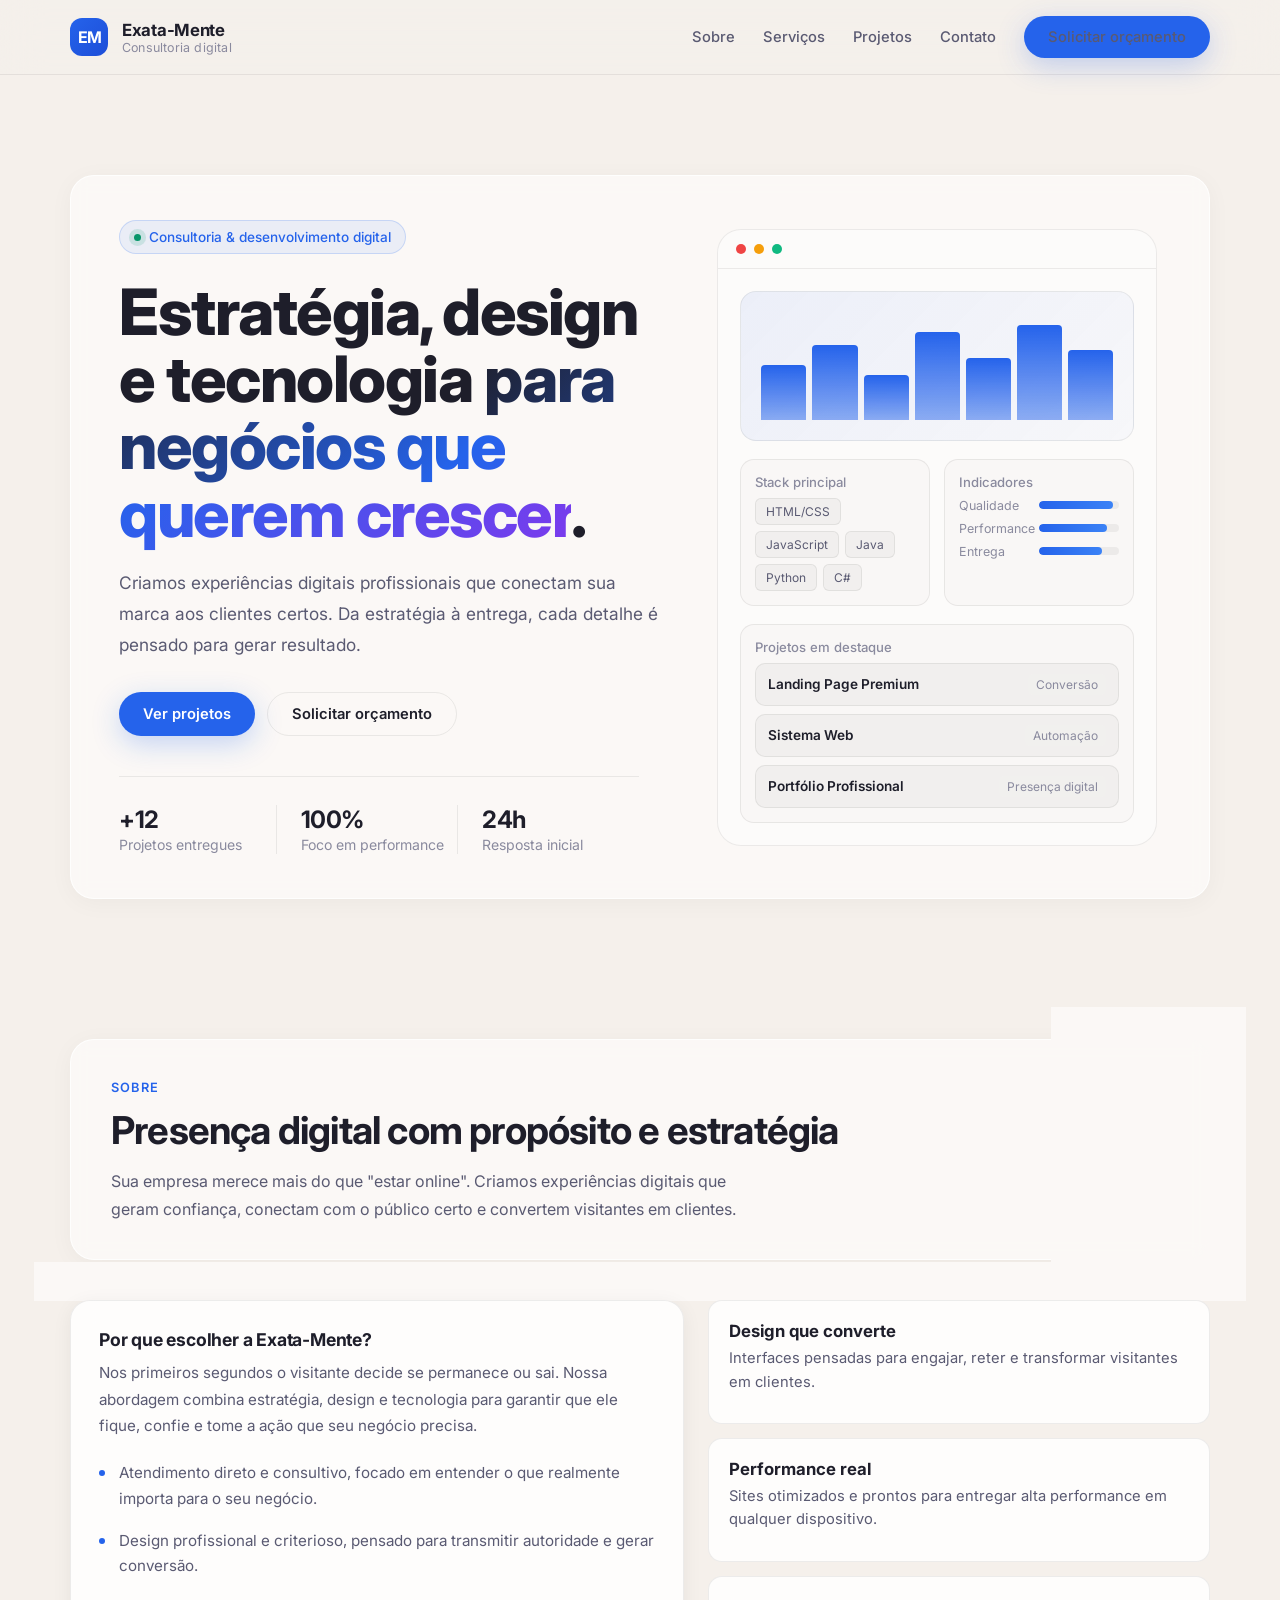
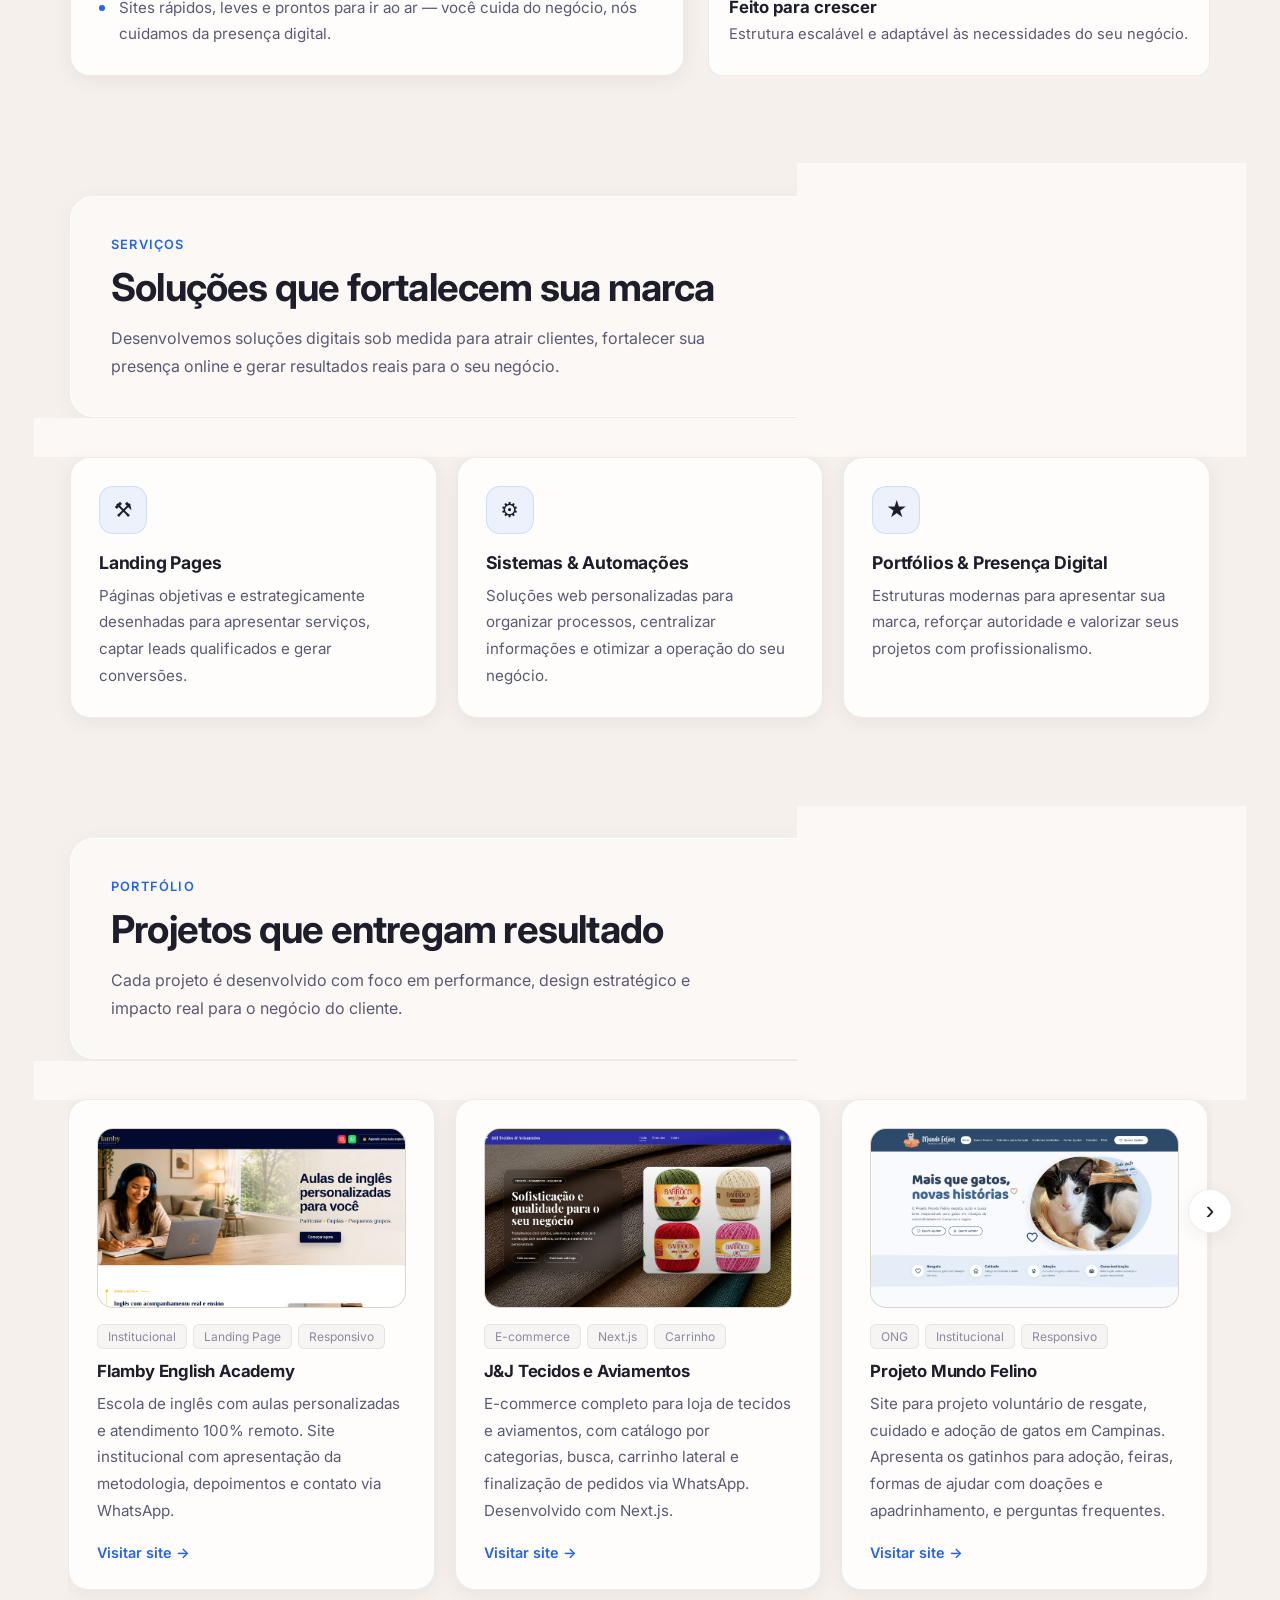
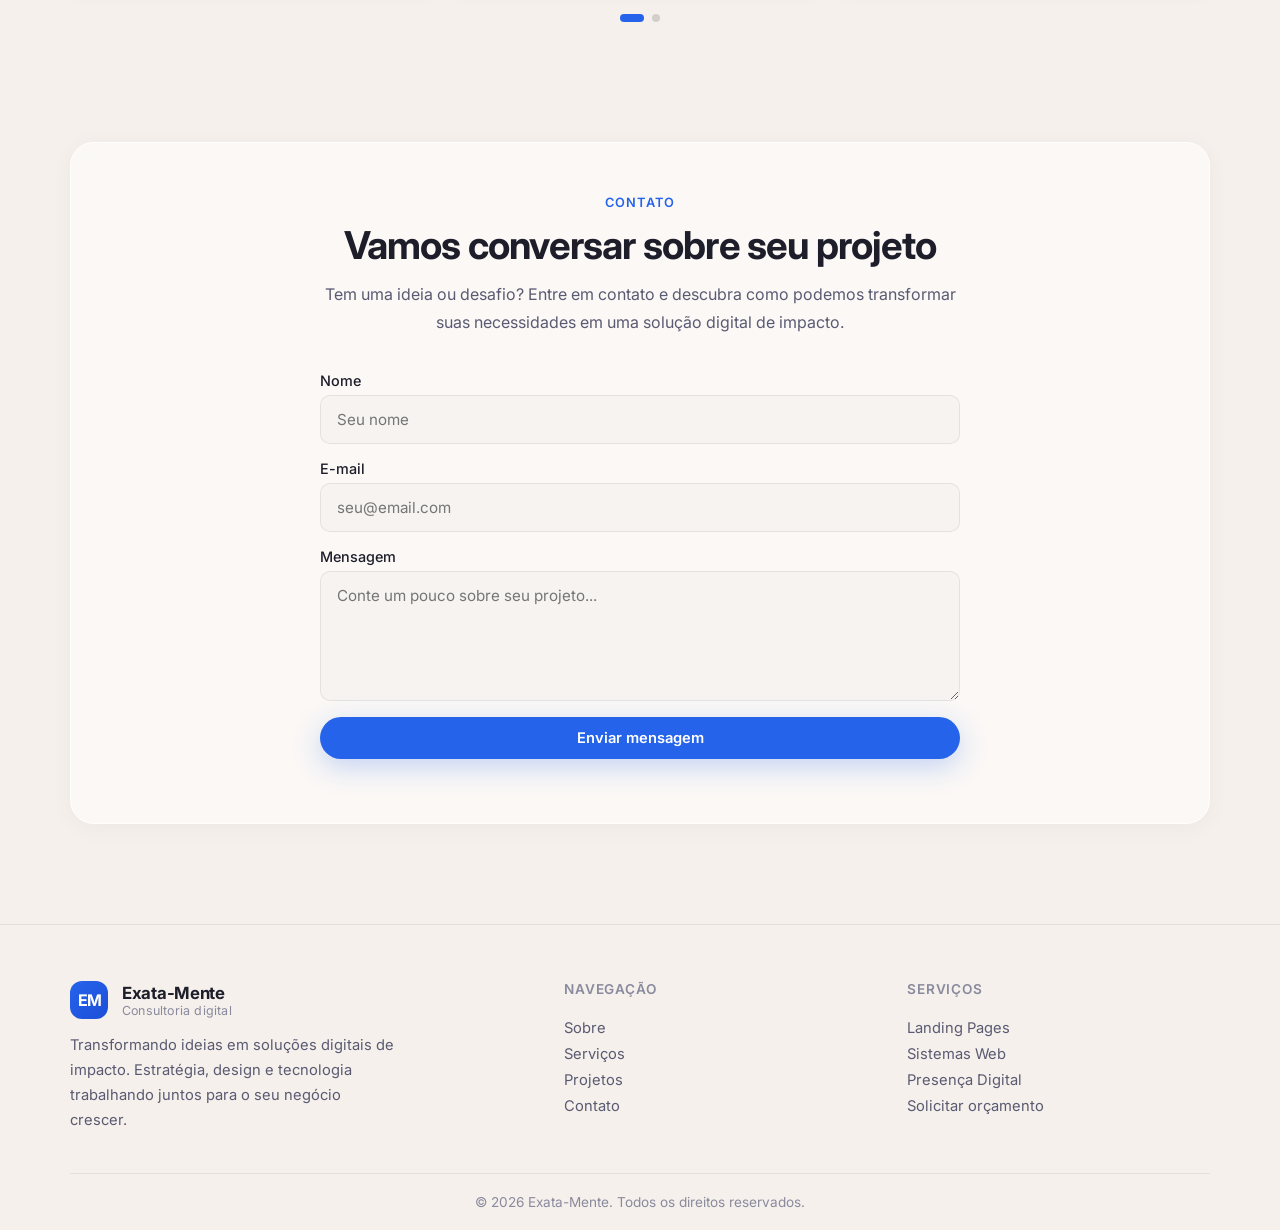
==== commit 14cc75d3: "adiciona card mundo_felino" ====
--- a/index.html
+++ b/index.html
@@ -245,56 +245,77 @@
           </p>
         </div>
 
-        <div class="projects-grid">
-          <article class="card project-card fade-up">
-            <img class="project-thumb-img" src="imagens/Flamby.png" alt="Flamby English Academy" />
-            <div class="project-tags">
-              <span>Institucional</span>
-              <span>Landing Page</span>
-              <span>Responsivo</span>
-            </div>
-            <h3>Flamby English Academy</h3>
-            <p>
-              Escola de inglês com aulas personalizadas e atendimento 100% remoto. Site institucional com apresentação da metodologia, depoimentos e contato via WhatsApp.
-            </p>
-            <div class="project-links">
-              <a href="https://www.flamby.com.br/" target="_blank" rel="noopener noreferrer">Visitar site &rarr;</a>
-            </div>
-          </article>
-
-          <article class="card project-card fade-up">
-            <img class="project-thumb-img" src="imagens/JJ_Aviamentos.png" alt="J&J Tecidos e Aviamentos" />
-            <div class="project-tags">
-              <span>E-commerce</span>
-              <span>Next.js</span>
-              <span>Carrinho</span>
-            </div>
-            <h3>J&J Tecidos e Aviamentos</h3>
-            <p>
-              E-commerce completo para loja de tecidos e aviamentos, com catálogo por categorias, busca, carrinho lateral e finalização de pedidos via WhatsApp. Desenvolvido com Next.js.
-            </p>
-            <div class="project-links">
-              <a href="https://jjaviamentos.com.br/" target="_blank" rel="noopener noreferrer">Visitar site &rarr;</a>
-            </div>
-          </article>
-
-          <article class="card project-card fade-up">
-            <div class="project-thumb"></div>
-            <div class="project-tags">
-              <span>Portfólio</span>
-              <span>Branding</span>
-              <span>Performance</span>
-            </div>
-            <h3>Em produção</h3>
-            <p>
-              Estrutura visual criada para valorizar cases, fortalecer o posicionamento digital e prender a atenção.
-            </p>
-            <div class="project-links">
-              <a href="#">Ver projeto &rarr;</a>
-              <a href="#">Saiba mais</a>
-            </div>
-          </article>
-        </div>
+        <div class="projects-carousel fade-up" aria-roledescription="carrossel" aria-label="Projetos">
+          <button class="carousel-btn carousel-prev" type="button" disabled aria-label="Projetos anteriores">&#8249;</button>
+          <div class="projects-track" tabindex="0">
+            <article class="card project-card">
+              <img class="project-thumb-img" src="imagens/Flamby.png" alt="Flamby English Academy" />
+              <div class="project-tags">
+                <span>Institucional</span>
+                <span>Landing Page</span>
+                <span>Responsivo</span>
+              </div>
+              <h3>Flamby English Academy</h3>
+              <p>
+                Escola de inglês com aulas personalizadas e atendimento 100% remoto. Site institucional com apresentação da metodologia, depoimentos e contato via WhatsApp.
+              </p>
+              <div class="project-links">
+                <a href="https://www.flamby.com.br/" target="_blank" rel="noopener noreferrer">Visitar site &rarr;</a>
+              </div>
+            </article>
+
+            <article class="card project-card">
+              <img class="project-thumb-img" src="imagens/JJ_Aviamentos.png" alt="J&J Tecidos e Aviamentos" />
+              <div class="project-tags">
+                <span>E-commerce</span>
+                <span>Next.js</span>
+                <span>Carrinho</span>
+              </div>
+              <h3>J&J Tecidos e Aviamentos</h3>
+              <p>
+                E-commerce completo para loja de tecidos e aviamentos, com catálogo por categorias, busca, carrinho lateral e finalização de pedidos via WhatsApp. Desenvolvido com Next.js.
+              </p>
+              <div class="project-links">
+                <a href="https://jjaviamentos.com.br/" target="_blank" rel="noopener noreferrer">Visitar site &rarr;</a>
+              </div>
+            </article>
+
+            <article class="card project-card">
+              <img class="project-thumb-img" src="imagens/Mundo_Felino.png" alt="Projeto Mundo Felino" />
+              <div class="project-tags">
+                <span>ONG</span>
+                <span>Institucional</span>
+                <span>Responsivo</span>
+              </div>
+              <h3>Projeto Mundo Felino</h3>
+              <p>
+                Site para projeto voluntário de resgate, cuidado e adoção de gatos em Campinas. Apresenta os gatinhos para adoção, feiras, formas de ajudar com doações e apadrinhamento, e perguntas frequentes.
+              </p>
+              <div class="project-links">
+                <a href="https://www.projetomundofelino.com.br/index.html" target="_blank" rel="noopener noreferrer">Visitar site &rarr;</a>
+              </div>
+            </article>
+
+            <article class="card project-card">
+              <div class="project-thumb"></div>
+              <div class="project-tags">
+                <span>Portfólio</span>
+                <span>Branding</span>
+                <span>Performance</span>
+              </div>
+              <h3>Em produção</h3>
+              <p>
+                Estrutura visual criada para valorizar cases, fortalecer o posicionamento digital e prender a atenção.
+              </p>
+              <div class="project-links">
+                <a href="#">Ver projeto &rarr;</a>
+                <a href="#">Saiba mais</a>
+              </div>
+            </article>
+          </div>
+          <button class="carousel-btn carousel-next" type="button" aria-label="Próximos projetos">&#8250;</button>
+        </div>
+        <div class="carousel-dots" aria-hidden="true"></div>
       </div>
     </section>
 
--- a/css/style.css
+++ b/css/style.css
@@ -632,10 +632,85 @@
 }
 
 /* ----- PROJECTS ----- */
-.projects-grid {
-  display: grid;
-  grid-template-columns: repeat(3, 1fr);
-  gap: 20px;
+.projects-carousel {
+  --per-view: 3;
+  --gap: 20px;
+  position: relative;
+}
+
+.projects-track {
+  display: flex;
+  gap: var(--gap);
+  overflow-x: auto;
+  scroll-snap-type: x mandatory;
+  scroll-behavior: smooth;
+  scrollbar-width: none;
+  padding: 6px 2px 14px;
+  margin: -6px -2px -14px;
+}
+
+.projects-track::-webkit-scrollbar { display: none; }
+
+.projects-track .project-card {
+  flex: 0 0 calc((100% - (var(--per-view) - 1) * var(--gap)) / var(--per-view));
+  scroll-snap-align: start;
+}
+
+.carousel-btn {
+  position: absolute;
+  top: 118px;
+  transform: translateY(-50%);
+  z-index: 2;
+  width: 44px;
+  height: 44px;
+  border-radius: 50%;
+  border: 1px solid var(--line);
+  background: var(--surface);
+  color: var(--text);
+  box-shadow: var(--shadow-sm);
+  font-size: 1.6rem;
+  line-height: 1;
+  display: grid;
+  place-items: center;
+  cursor: pointer;
+  transition: all 0.25s;
+}
+
+.carousel-btn:hover:not(:disabled) {
+  border-color: var(--line-hover);
+  color: var(--primary);
+  box-shadow: var(--shadow);
+}
+
+.carousel-btn:disabled {
+  opacity: 0;
+  pointer-events: none;
+}
+
+.carousel-prev { left: -22px; }
+.carousel-next { right: -22px; }
+
+.carousel-dots {
+  display: flex;
+  justify-content: center;
+  gap: 8px;
+  margin-top: 24px;
+}
+
+.carousel-dots button {
+  width: 8px;
+  height: 8px;
+  padding: 0;
+  border: none;
+  border-radius: 999px;
+  background: var(--line-hover);
+  cursor: pointer;
+  transition: all 0.25s;
+}
+
+.carousel-dots button.active {
+  width: 24px;
+  background: var(--primary);
 }
 
 .project-thumb {
@@ -911,6 +986,7 @@
   .hero-visual { order: -1; }
   .mock-card { max-width: 100%; }
   .hero-metrics { max-width: 100%; }
+  .projects-carousel { --per-view: 2; }
 }
 
 @media (max-width: 768px) {
@@ -919,10 +995,12 @@
   .footer-inner {
     grid-template-columns: 1fr;
   }
-  .services-grid,
-  .projects-grid {
+  .services-grid {
     grid-template-columns: 1fr;
   }
+  .projects-carousel { --per-view: 1; --gap: 16px; }
+  .carousel-prev { left: -10px; }
+  .carousel-next { right: -10px; }
   .mock-grid { grid-template-columns: 1fr; }
   .hero { padding: 60px 0 50px; }
   .hero-single { padding: 28px 24px; }
